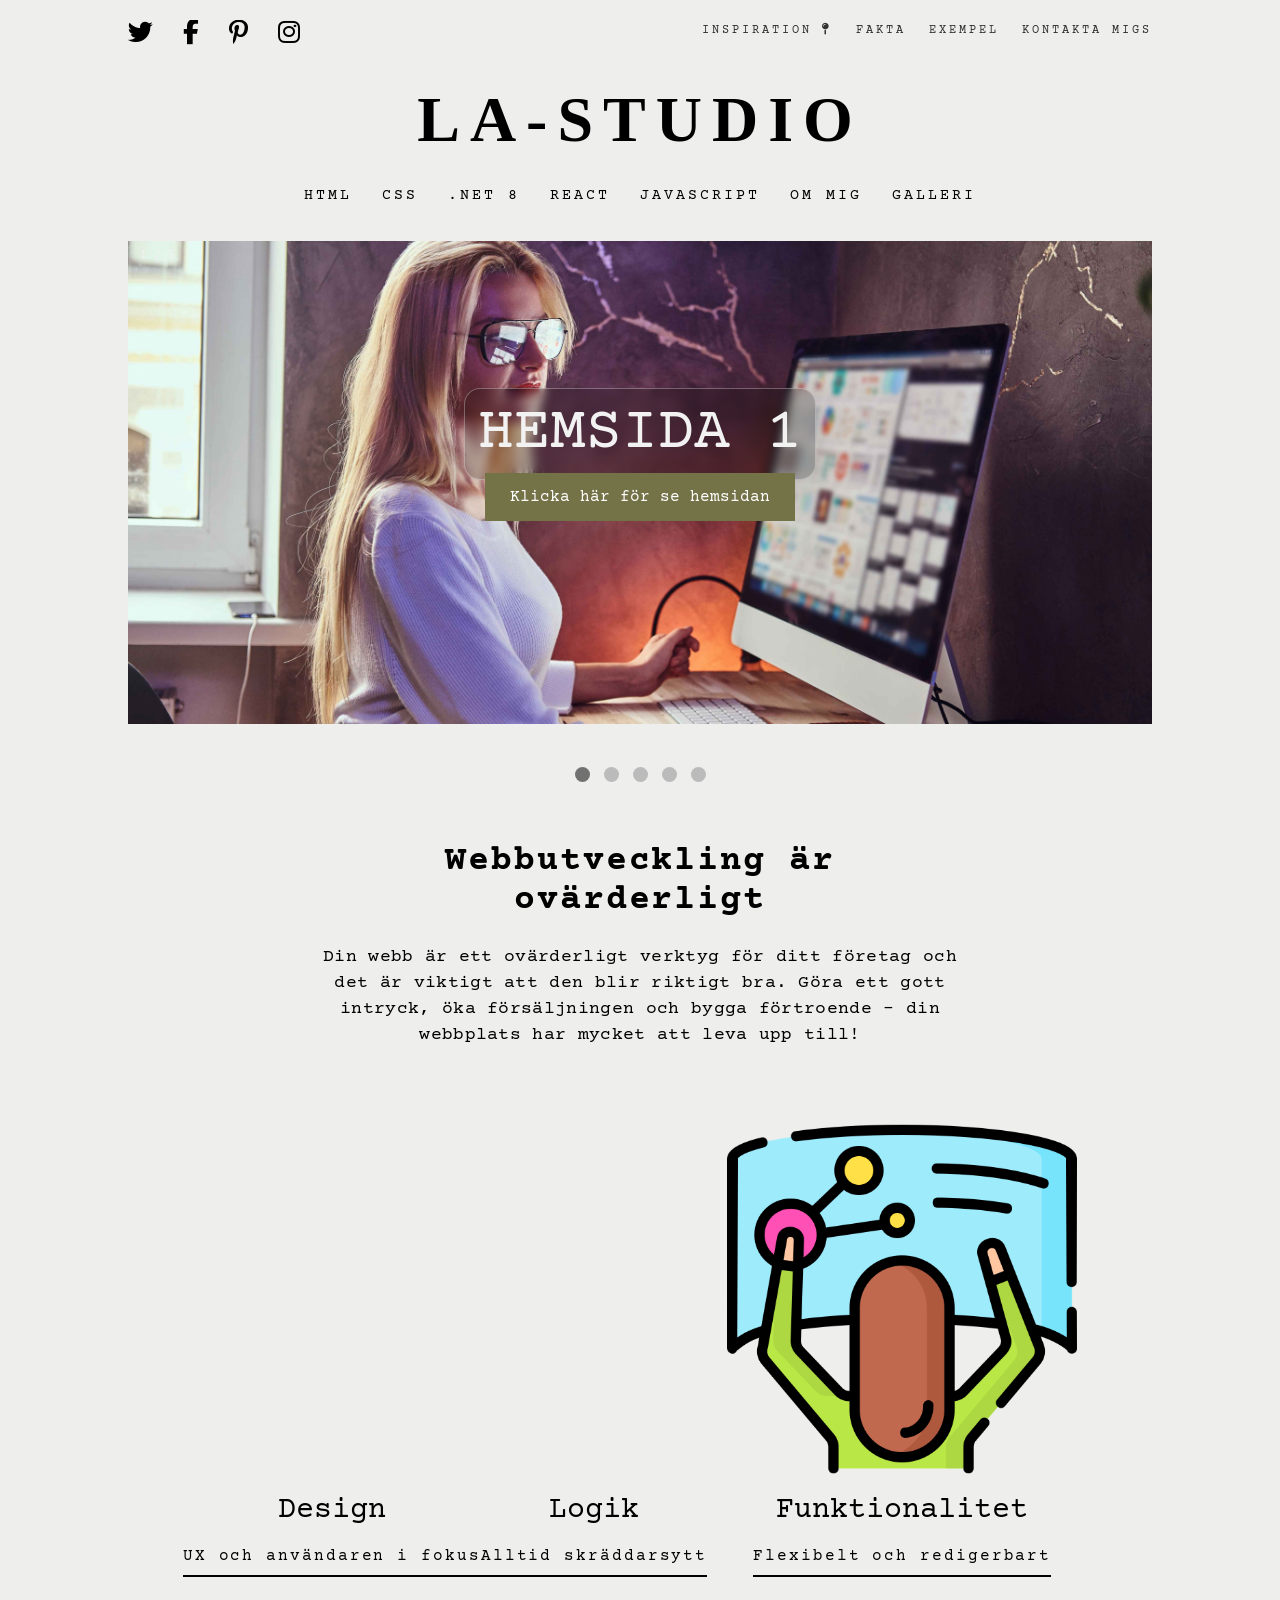
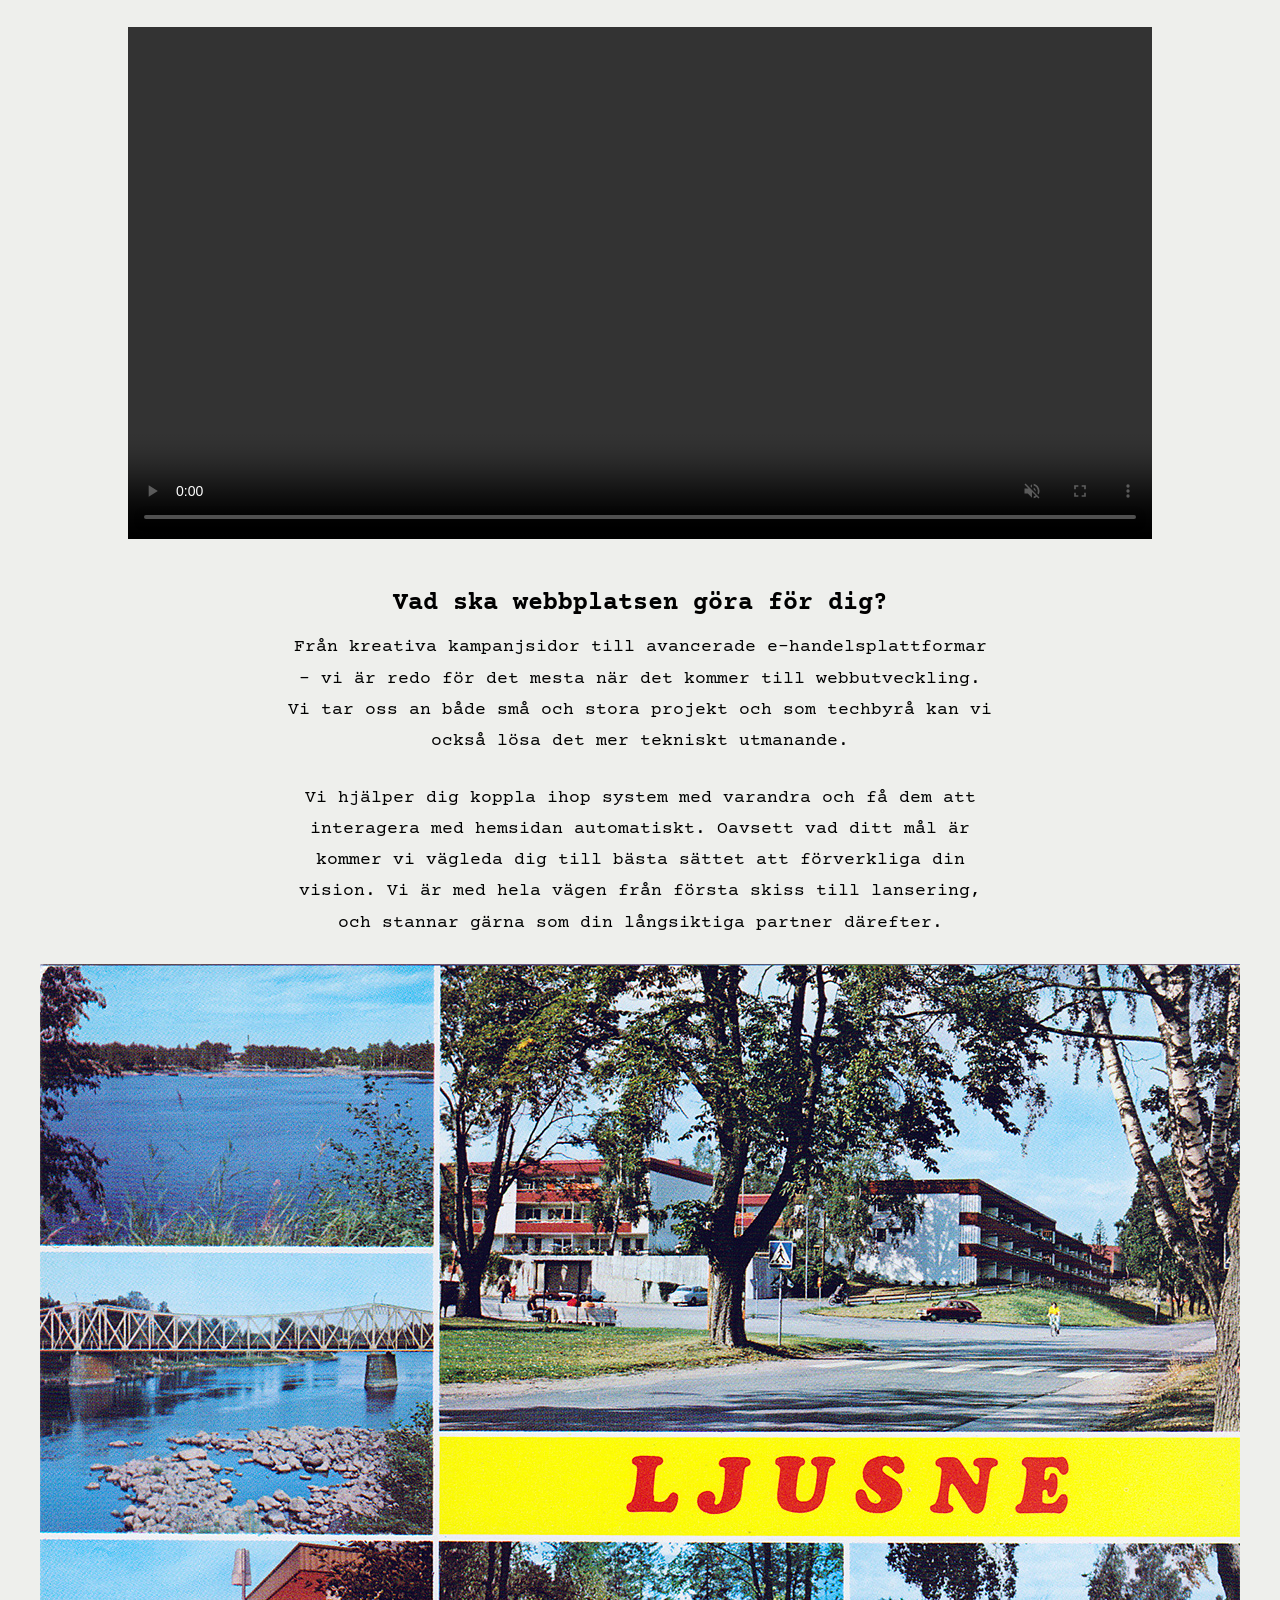
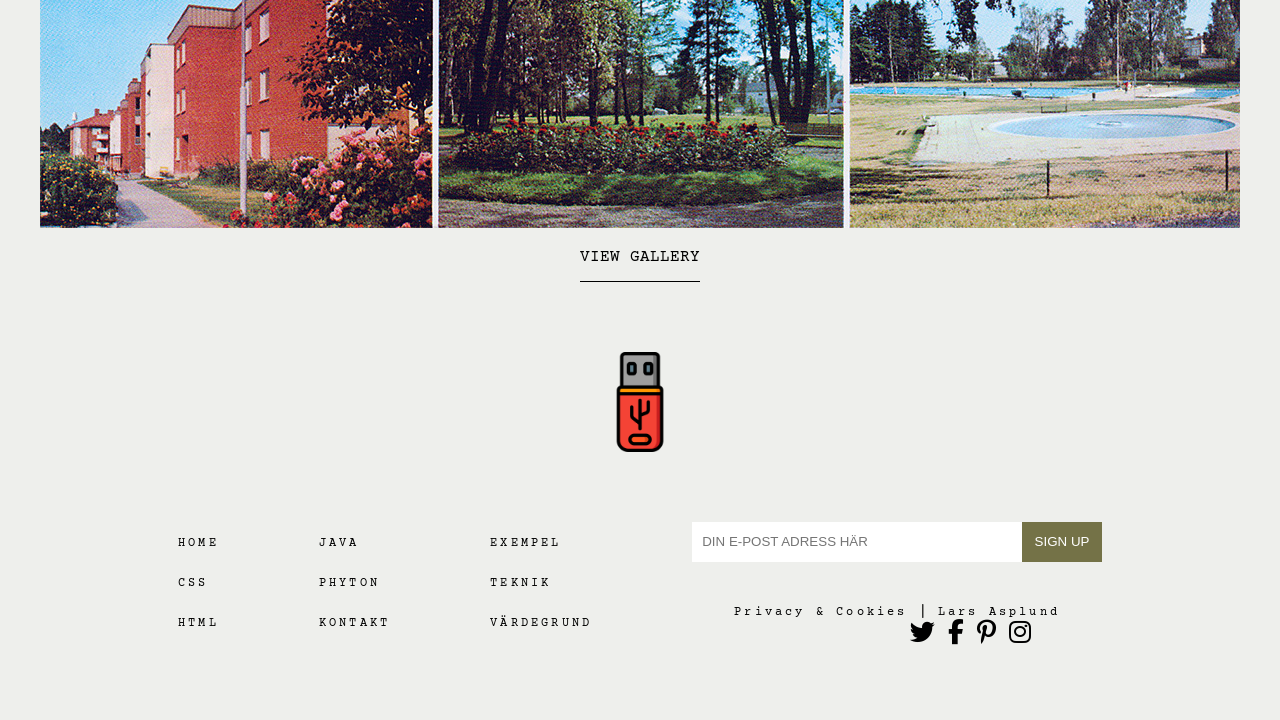
==== index.html @ 65715393 "first commit" ====
<!DOCTYPE html>
<html lang="en">
  <head>
    <meta charset="UTF-8" />
    <meta http-equiv="X-UA-Compatible" content="IE=edge" />
    <meta name="viewport" content="width=device-width, initial-scale=1.0" />
    <link
      rel="stylesheet"
      href="https://cdnjs.cloudflare.com/ajax/libs/font-awesome/6.3.0/css/all.min.css"
    />
    <link rel="preconnect" href="https://fonts.googleapis.com" />
    <link rel="preconnect" href="https://fonts.gstatic.com" crossorigin />
    <link
      href="https://fonts.googleapis.com/css2?family=Courier+Prime:ital,wght@0,400;0,700;1,400;1,700&family=Stick+No+Bills:wght@200;300;400;500;600;700;800&display=swap"
      rel="stylesheet"
    />
    <link rel="stylesheet" href="style.css" />
    <title>LA-Studio</title>
  </head>
  <body>
    <div class="container">
      <!-- nav container -->
      <nav class="nav-container">
        <!-- right nav -->
        <ul class="left-side">
          <a href=""><i class="fa-brands fa-twitter"></i></a>
          <a href=""><i class="fa-brands fa-facebook-f"></i></a>
          <a href=""><i class="fa-brands fa-pinterest-p"></i></a>
          <a href=""><i class="fa-brands fa-instagram"></i></a>
        </ul>
        <!-- left nav -->
        <ul class="right-side">
          <li>
            <a class="greenLinkText" href=""
              >Inspiration <i class="fa-solid fa-map-pin"></i
            ></a>
          </li>
          <li><a href="#">Fakta</a></li>
          <li><a href="#">Exempel</a></li>
          <li><a href="#">Kontakta migs</a></li>
        </ul>
      </nav>

      <main class="mainContainer">
        <h1 class="headHeading">LA-Studio</h1>
        <ul class="menuDown">
          <li><a href="#">HTML</a></li>
          <li><a href="#">CSS</a></li>
          <li><a href="#">.NET 8</a></li>
          <li><a href="#">React</a></li>
          <li><a href="#">JavaScript</a></li>
          <li><a href="#">Om mig</a></li>
          <li><a href="#">Galleri</a></li>
        </ul>

        <!-- <div class="carusell">
          <h2 class="rubrikInPicture overlay">The Lake House</h2>
          <a class="buttonInPicture overlay" href="http://"
            >VEIW THE CASE STUDY</a
          >
          <img
            class="carusellBilden"
            src="img/Lakehouse.jpg"
            alt="Carusellbild"
          />
        </div> -->

        <!-- annan karusell -->
        <div class="slideshow-container">
          <div class="mySlides fade">
            <div class="numbertext">1 / 5</div>
            <img src="img/karusell/gator1.jpg" style="width: 100%" />
            <div class="glass"></div>

            <div class="text">HEMSIDA 1</div>
            <a class="buttonInPicture overlay" href="http://"
              >Klicka här för se hemsidan</a
            >
          </div>

          <div class="mySlides fade">
            <div class="numbertext">2 / 5</div>
            <img src="img/karusell/kontortomt1.jpg" style="width: 100%" />
            <div class="text">HEMSIDA 2</div>
            <a class="buttonInPicture overlay" href="http://"
              >Klicka här för se hemsidan</a
            >
          </div>

          <div class="mySlides fade">
            <div class="numbertext">3 / 5</div>
            <img src="img/karusell/guldator1.jpg" style="width: 100%" />
            <div class="text">HEMSIDA 4</div>
            <a class="buttonInPicture overlay" href="http://"
              >Klicka här för se hemsidan</a
            >
          </div>

          <div class="mySlides fade">
            <div class="numbertext">4 / 5</div>
            <img src="img/karusell/guldator2.jpg" style="width: 100%" />
            <div class="text">HEMSIDA 4</div>
            <a class="buttonInPicture overlay" href="http://"
              >Klicka här för se hemsidan</a
            >
          </div>

          <div class="mySlides fade">
            <div class="numbertext">5 / 5</div>
            <img src="img/karusell/storm1.jpg" style="width: 100%" />
            <div class="text glass">HEMSIDA 5</div>
            <a class="buttonInPicture overlay" href="http://"
              >Klicka här för se hemsidan</a
            >
          </div>
        </div>
        <br />

        <div class="trecirklarunderkarusell">
          <span class="dot"></span>
          <span class="dot"></span>
          <span class="dot"></span>
          <span class="dot"></span>
          <span class="dot"></span>
        </div>

        <div class="MiddleContainer">
          <div class="middleTextHeadinAndText">
            <h2 class="MiddleHeading">Webbutveckling är ovärderligt</h2>
            <p class="subtitleMiddel">
              Din webb är ett ovärderligt verktyg för ditt företag och det är
              viktigt att den blir riktigt bra. Göra ett gott intryck, öka
              försäljningen och bygga förtroende – din webbplats har mycket att
              leva upp till!
            </p>
          </div>
          <div class="card-container">
            <div class="card">
              <img src="img/trebilder/computer.png" alt="" class="icon" />
              <h3 class="threeColumHeading">Design</h3>
              <p class="secondary-text">UX och användaren i fokus</p>
            </div>
            <div class="card">
              <img src="img/trebilder/game-console.png" alt="" class="icon" />
              <h3 class="threeColumHeading">Logik</h3>
              <p class="secondary-text">Alltid skräddarsytt</p>
            </div>
            <div class="card">
              <img
                src="img/trebilder/virtual-reality (1).png"
                alt=""
                class="icon"
              />
              <h3 class="threeColumHeading">Funktionalitet</h3>
              <p class="secondary-text">Flexibelt och redigerbart</p>
            </div>
          </div>
        </div>

        <video autoplay muted loop controls class="film" type="video/mp4"
          <source
            src="img/movies/production_id_4464847 (1080p).mp4"
            type="video/mp4"
          />
        </video>
        <div class="smallText">
          <h2>Vad ska webbplatsen göra för dig?</h2>
          <p>
            Från kreativa kampanjsidor till avancerade e-handelsplattformar – vi
            är redo för det mesta när det kommer till webbutveckling. Vi tar oss
            an både små och stora projekt och som techbyrå kan vi också lösa det
            mer tekniskt utmanande.
          </p>
          <p>
            Vi hjälper dig koppla ihop system med varandra och få dem att
            interagera med hemsidan automatiskt. Oavsett vad ditt mål är kommer
            vi vägleda dig till bästa sättet att förverkliga din vision. Vi är
            med hela vägen från första skiss till lansering, och stannar gärna
            som din långsiktiga partner därefter.
          </p>
        </div>

        <div>
          <img src="img/galleri/R.jpg" alt="">
        </div>
        <!-- GRAPHIC GRID SECTION -->
        <!-- <div class="graphic-section">
          <div class="section-container">
            <div class="graphic-grid">

              <img  src="img/galleri/pexels-ali-pazani-2777898.jpg" 
              style="width: 100%" 
              id="staket" />

              <img src="img/galleri/avis-brocolis-cheveux-1024x538.jpeg" 
              style="width: 100%" 
              id="slack" />

              <img src="img/galleri/images (22).jpg" style="width: 100%" id="house" />

              <img src="img/galleri/happy-hand-balm-salves-for-organic-skincare-of-chapped-cracked-hands.webp" style="width: 100%" 
              id="door" />

              <img src="img/galleri/laguldstudio4.JPG" 
              style="width: 100%" 
              id="dash" />
            
            </div>
          </div>
        </div> -->
        <a class="viewGalleryLink" href="#">VIEW GALLERY</a>
        <img class="logoFooter" src="img/trebilder/usb.png" alt="" />

        <!-- FOOTER -->
        <footer class="footer">
          <div class="section-container">
            <div class="col">
              <!-- <h3>Redskap</h3> -->
              <ul>
                <li><a href="#">HOME</a></li>
                <li><a href="#">CSS</a></li>
                <li><a href="#">HTML</a></li>
              </ul>
            </div>
            <div class="col">
              <!-- <h3>Use Cases</h3> -->
              <ul>
                <li><a href="#">JAVA</a></li>
                <li><a href="#">PHYTON</a></li>
                <li><a href="#">KONTAKT</a></li>
              </ul>
            </div>
            <div class="col">
              <!-- <h3>Resources</h3> -->
              <ul>
                <li><a href="#">EXEMPEL</a></li>
                <li><a href="#">TEKNIK</a></li>
                <li><a href="#">VÄRDEGRUND</a></li>
              </ul>
            </div>

            <div class="col">
              <!-- <input class="enterYourEmailInput" type="text" />
              <button class="signUpButton">SIGN UP</button> -->

              <div id="search_wrapper">
                <input
                  type="text"
                  id="search_field"
                  name="search"
                  placeholder="DIN E-POST ADRESS HÄR"
                />
                <button id="search_button">SIGN UP</button>
              </div>

              <div class="right-side-footer">
                <a class="textBeforeIconsFooter" href="#">Privacy & Cookies</a>
                |
                <a class="textBeforeIconsFooter" href="#"
                  >Lars Asplund</a
                >
                <a class="footerMediaIcons" href=""
                  ><i
                    class="fa-brands fa-twitter footerIconedia twittwePaddingLeft"
                  ></i
                ></a>
                <a class="footerMediaIcons" href=""
                  ><i class="fa-brands fa-facebook-f footerIconedia"></i
                ></a>
                <a class="footerMediaIcons" href=""
                  ><i class="fa-brands fa-pinterest-p footerIconedia"></i
                ></a>
                <a class="footerMediaIcons" href=""
                  ><i class="fa-brands fa-instagram footerIconedia"></i
                ></a>
              </div>

              <div class="icon-link">
                <img src="assets/comment-icon.png" alt="" />
              </div>
            </div>
          </div>
        </footer>
      </main>
    </div>
    <script src="app.js"></script>
  </body>
</html>
---- style.css ----
* {
  padding: 0;
  margin: 0;
  box-sizing: border-box;
}
body {
  background-color: #eeefec;
}

.container {
  width: 100%;
  max-width: 80vw;
  margin: 0 auto;
  color: black;
  /* font-family: Georgia, 'Times New Roman', Times, serif; */
  font-family: "Courier Prime", monospace;
  /*font-family: 'Stick No Bills', sans-serif; */
  background-color: #eeefec;
}

.trecirklarunderkarusell {
  padding-top: 20px;
}

.fa-brands {
  font-size: 25px;
  margin-right: 20px;
  color: black;
}

.menu a:hover {
  text-decoration: underline;
}

.mainContainer {
  width: 100%;
  justify-content: center;
  color: black;
  text-align: center;
  display: flex;
  flex-direction: column;
  align-items: center;
  justify-content: center;
  margin-left: auto;
  margin-right: auto;
}

.headHeading {
  font-family: Georgia, "Times New Roman", Times, serif;
  display: block;
  align-items: center;
  margin-bottom: 30px;
  margin-top: 17px;
  text-transform: uppercase;
  letter-spacing: 10px;
  color: black;
  font-size: 5vw;
  /* line-height: 2.5; */
}

.menuDown {
  width: 100%;
  font-size: 15px;
  flex-direction: row;
  display: flex;
  list-style: none;
  justify-content: center;
  align-items: center;
  margin-bottom: 27px;
  letter-spacing: 2;
  letter-spacing: 3px;
  /* line-height: 2.5; */
}

.menuDown a {
  text-decoration: none;
  color: black;
  padding: 15px;
  text-transform: uppercase;
}

.menuDown a:hover {
  color: #747247;
  cursor: pointer;
}

.carusell {
  width: 100%;
  object-fit: cover;
  position: relative;
}

.carusellBilden {
  width: 100%;
  display: inline-block;
  box-sizing: border-box;
}

.nav-container {
  background-color: #eeefec;

  color: gray;
  font-weight: 500;
  margin-top: 20px;
  margin-bottom: 20px;
  overflow: hidden;
  /* apply flex to get right and left navigations in a row */
  display: flex;
  /* push both the blocks to the edges using justify-content */
  justify-content: space-between;
}
/* target the ul and remove the bullets */
.right-side {
  list-style-type: none;
}

.left-side {
  list-style-type: none;
  padding-left: 0;
  margin-left: 0;
}
/* change li display property from block to inline block */
.right-side li,
.left-side li {
  display: inline-block;
}
/* style the anchor elements */
.right-side li a {
  text-decoration: none;
  display: block;
  width: 100%;
  height: 100%;
  font-size: 0.75rem;
  color: #333;
  padding-left: 13px;
  font-weight: 400;
  text-transform: uppercase;
  letter-spacing: 3px;
  /* font-family: Georgia, "Times New Roman", Times, serif; */
}

.left-side li a {
  /* text-decoration: none; */
  display: block;
  /* width: 100%;
  height: 100%; */
  font-size: 20px;
  color: black;
  /* padding: 14px 16px; */

  /* font-family: Georgia, "Times New Roman", Times, serif; */
}
/* apply hover */

.left-side li a:hover {
  color: rgb(167, 166, 166);
  cursor: pointer;
}

.right-side i:hover {
  color: #747247;
  cursor: pointer;
}

.greenLinkText {
  color: #747247;
  font-weight: 700;
  font-family: "Courier Prime", monospace;
  -webkit-text-size-adjust: 100%;
}

.rubrikInPicture {
  color: rgb(255, 255, 255);
  position: absolute;
  top: 40%;
  left: 50%;
  transform: translate(-50%, -50%);
  font-size: 60px;
  font-weight: 400;
}

.buttonInPicture {
  cursor: pointer;
  text-decoration: none;
  color: rgb(255, 255, 255);
  background-color: #747247;
  position: absolute;
  top: 53%;
  left: 50%;
  transform: translate(-50%, -50%);
  padding: 15px 25px;
}

/* * {box-sizing: border-box;}
body {font-family: Verdana, sans-serif;} */
.mySlides {
  display: none;
}
img {
  vertical-align: middle;
}

/* Slideshow container */
.slideshow-container {
  width: 100%;
  object-fit: cover;
  /* max-width: 1000px; */
  position: relative;
  margin: auto;
  margin-top: 10px;
}

/* Caption text */
.text {
  color: #f2f2f2;
  padding: 11px 13px;
  position: absolute;
  /* bottom: 8px; */
  /* width: 100%; */
  text-align: center;
  top: 40%;
  left: 50%;
  transform: translate(-50%, -50%);
  font-size: 60px;
  font-weight: 400;
  background: rgba(0, 0, 0, 0.219);
  border-radius: 16px;
  box-shadow: 0 4px 30px rgba(0, 0, 0, 0.1);
  backdrop-filter: blur(5px);
  -webkit-backdrop-filter: blur(5px);
  border: 1px solid rgba(255, 255, 255, 0.3);
}

/* Number text (1/3 etc) */
.numbertext {
  color: #f2f2f2;
  font-size: 12px;
  padding: 8px 12px;
  position: absolute;
  top: 0;
}

/* The dots/bullets/indicators */
.dot {
  height: 15px;
  width: 15px;
  margin: 5px 2px;
  background-color: #bbb;
  border-radius: 50%;
  display: inline-block;
  transition: background-color 0.6s ease;
}

.active {
  background-color: #717171;
}

/* Fading animation */
.fade {
  animation-name: fade;
  animation-duration: 0.5s;
}

@keyframes fade {
  from {
    opacity: 0.9;
  }
  to {
    opacity: 1;
  }
}

/* On smaller screens, decrease text size */
@media only screen and (max-width: 300px) {
  .text {
    font-size: 11px;
  }
}

.section-container {
  display: flex;
}

.card-container {
  display: flex;
  max-width: 100%;
  justify-content: center;
  align-items: center;
}

.card {
  display: flex;
  flex-direction: column;
  justify-content: center;
  align-items: center;
  padding: var(--spacing-sm) var(--spacing-md) var(--spacing-sm) 0;
}
.card .icon {
  height: 350px;
  margin: 20px;
}

.threeColumHeading {
  font-weight: 500;
  font-size: 30px;
  margin-bottom: 20px;
}

.MiddleHeading {
  font-size: 35px;
  font-weight: 600;
  margin-bottom: 25px;
  margin-top: 50px;
  letter-spacing: 0.12rem;
}

.middleTextHeadinAndText {
  max-width: 50vw;

  margin-left: auto;
  margin-right: auto;
}
.subtitleMiddel {
  line-height: 1.4;
  letter-spacing: 0.02rem;
  font-size: 1.15rem;
  margin: 0 0 3.5rem;
}

.secondary-text {
  border-bottom: 2px solid black;
  margin-bottom: 30px;
  padding-bottom: 10px;
  letter-spacing: 0.12rem;
}

.film {
  width: 80vw;
  margin-top: 20px;
  margin-bottom: 20px;
}

.smallText {
  max-width: 55vw;
}

.smallText h2 {
  font-size: 25px;
  margin-top: 30px;
  margin-bottom: 14px;
}

.smallText p {
  margin-bottom: 25px;
  letter-spacing: 2;
  line-height: 1.7;
  font-size: 1.15rem;
  display: block;
  /* margin-block-start: 1em;
  margin-block-end: 1em;
  margin-inline-start: 0px;
  margin-inline-end: 0px; */
}

/* GRAPHIC GRID SECTION */
.graphic-section {
  width: 100%;
  display: flex;
  justify-content: center;
  background-color: var(--bg-light);
  margin-top: 60px;
}
.graphic-grid {
  display: grid;

  grid-template-areas:
    "staket staket slack slack door"
    "staket staket house dash dash";
  grid-gap: 5px;
}

#staket {
  grid-area: staket;
}
#slack {
  grid-area: slack;
}

#house {
  grid-area: house;
}

#door {
  grid-area: door;
}

#dash {
  grid-area: dash;
}

.viewGalleryLink {
  margin-top: 20px;
  margin-bottom: 20px;
  padding-bottom: 15px;
  text-decoration: none;
  color: black;
  border-bottom: 1px solid black;
}

.logoFooter {
  height: 100px;
  margin-top: 50px;
  margin-bottom: 20px;
}

.footer {
  display: flex;
  justify-content: center;
  padding: 0;
  width: 80vw;
}

.footer .section-container {
  display: flex;
}

.footer .col {
  margin: 50px;
}

.linksFooterPrivacy {
  font-size: 10px;
}

.footer .col ul {
  list-style-type: none;
  padding: 0;
  text-align: left;
  letter-spacing: 2;
  line-height: 2.5;
}

.footer .col ul li {
  margin: 0;
}

.footer .col a {
  color: black;
  font-weight: normal;
  text-decoration: none;
  font-weight: 400;
  letter-spacing: 0.2rem;
  -webkit-font-smoothing: auto;
  font-size: 0.77rem;
}

.footer .col a:hover {
  color: purple;
  text-decoration: none;
}

.footer .icon-link {
  display: flex;
  align-items: center;
  margin: 12px 0;
}

.enterYourEmailInput {
  width: 400px;
  height: 35px;
  margin: 0;
  margin-bottom: 30px;
}

.signUpButton {
  width: 90px;
  height: 35px;
  margin: 0;
}

.textBeforeIconsFooter {
  font-size: 10px;
}

.footerMediaIcons {
  padding: 0px;
  margin: 0;
}

.right-side-footer {
  padding: 0px;
  margin: 0;
  margin-top: 40px;
}

.footerIconedia {
  padding: 0px;
  margin: 0;
}

.twittwePaddingLeft {
  padding-left: 150px;
}

#search_wrapper {
  /* background-image:url('/path/to/your/sprite.gif'); */
  width: 100%;
  height: 40px;
  position: relative;
}

#search_field {
  /* margin-left: 40px; */
  /* background: transparent; */
  height: 40px;
  width: 100%;
  margin-bottom: 40px;
  background-color: white;
  border: none;
  padding-left: 10px;
}

#search_button {
  position: absolute;
  top: 0;
  right: 0;
  width: 80px;
  height: 40px;
  background-color: #747247;
  color: white;
  border: none;
}

.search_wrapper input::placeholder {
  color: #aaa;
  padding-left: 10px;
}
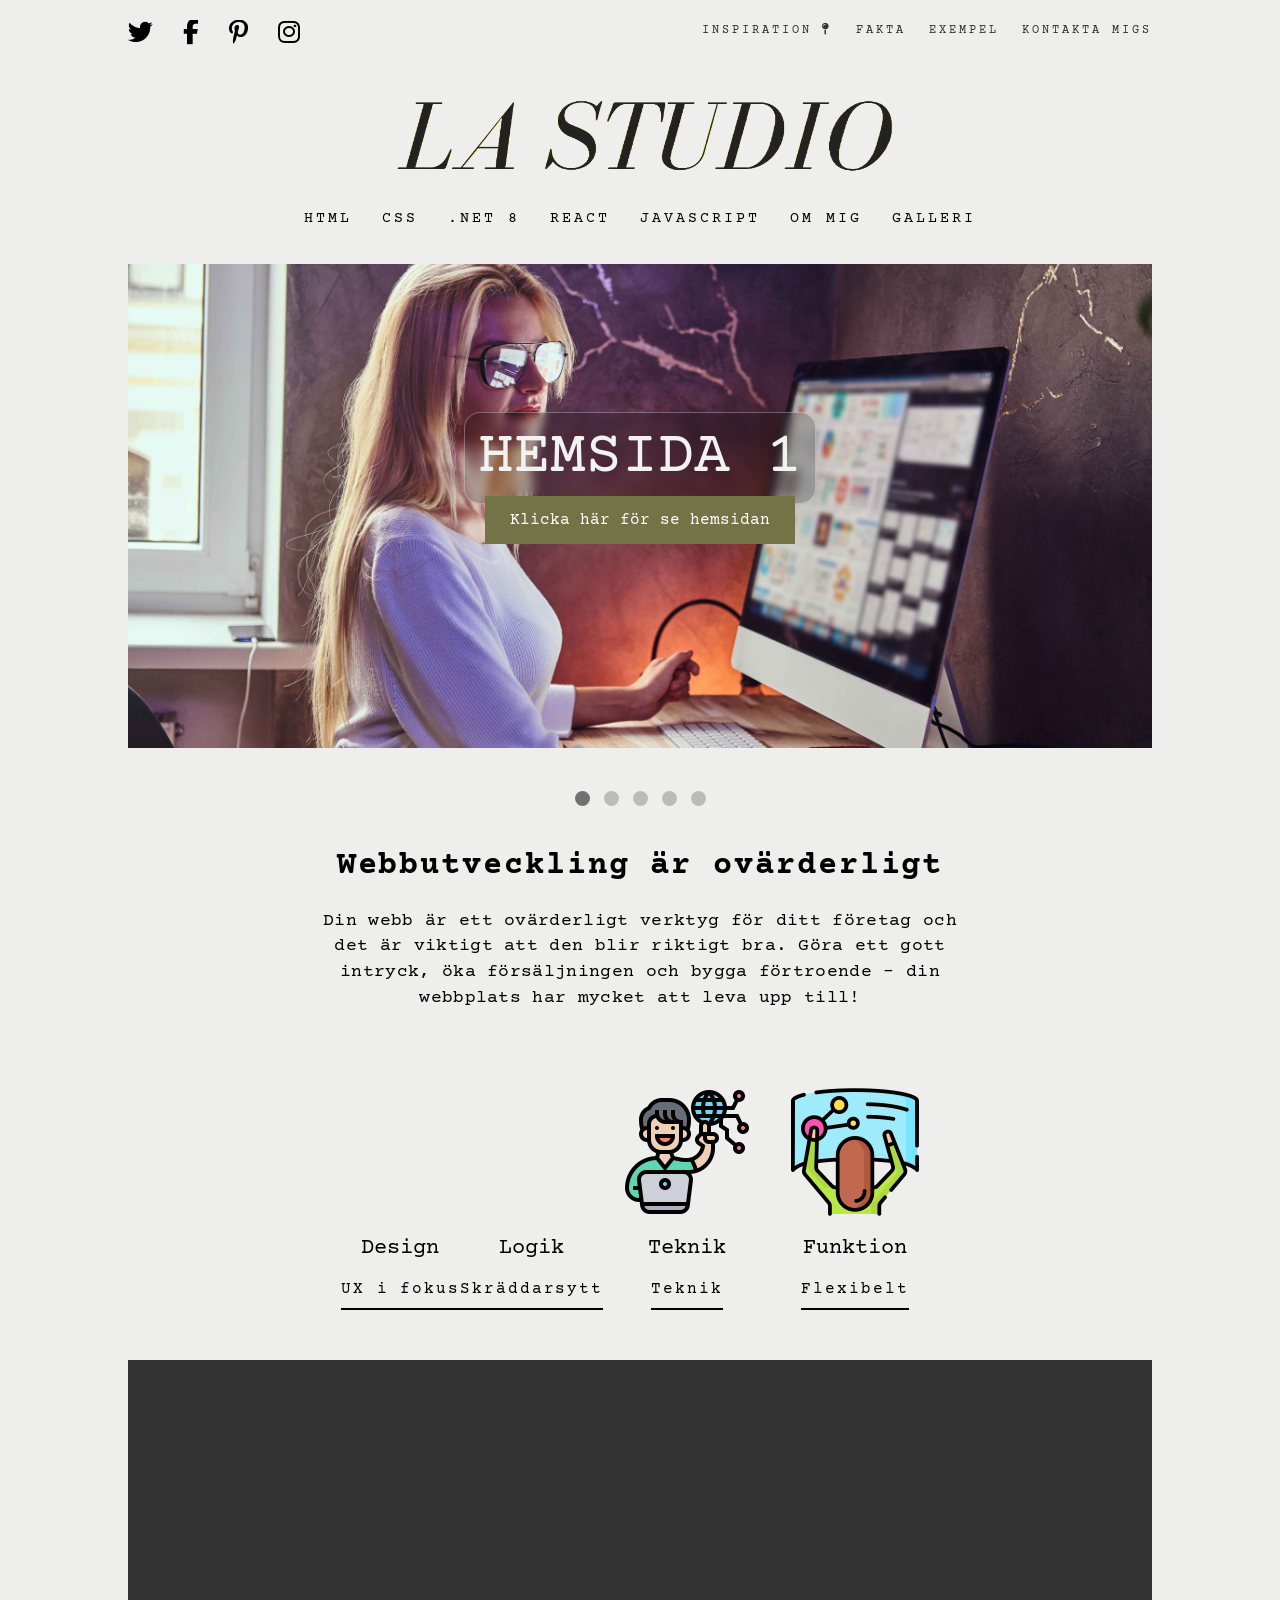
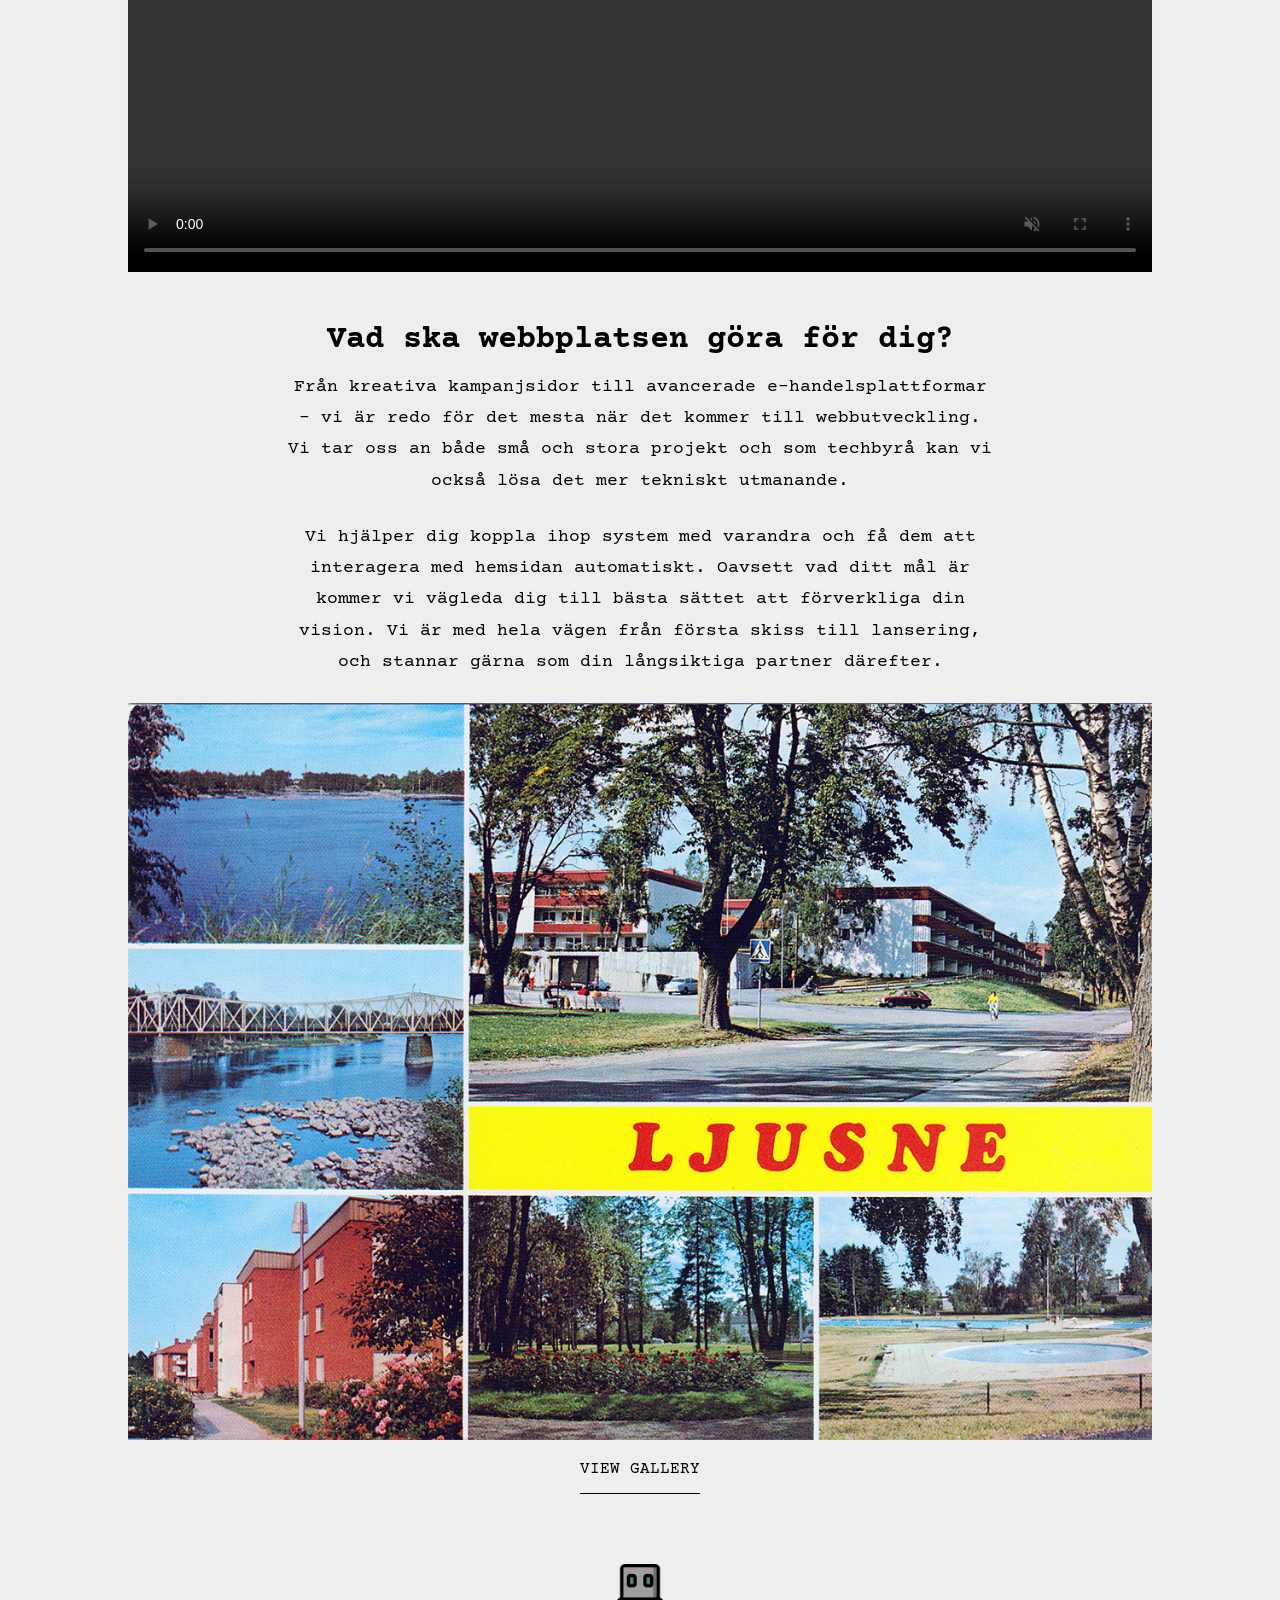
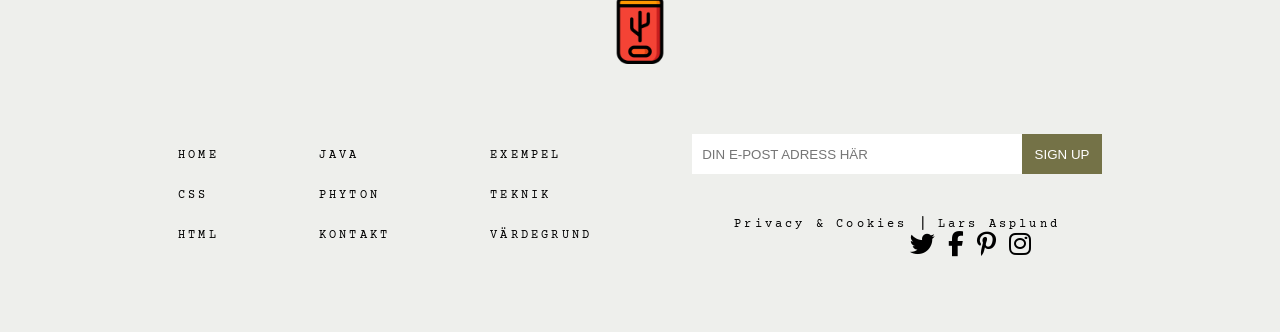
==== commit 8ca91120: "latext" ====
--- a/index.html
+++ b/index.html
@@ -42,7 +42,8 @@
       </nav>
 
       <main class="mainContainer">
-        <h1 class="headHeading">LA-Studio</h1>
+        <!-- <h1 class="headHeading">LA-Studio</h1> -->
+        <img id="headerbild" src="img/lagul2b.png" alt="">
         <ul class="menuDown">
           <li><a href="#">HTML</a></li>
           <li><a href="#">CSS</a></li>
@@ -53,17 +54,6 @@
           <li><a href="#">Galleri</a></li>
         </ul>
 
-        <!-- <div class="carusell">
-          <h2 class="rubrikInPicture overlay">The Lake House</h2>
-          <a class="buttonInPicture overlay" href="http://"
-            >VEIW THE CASE STUDY</a
-          >
-          <img
-            class="carusellBilden"
-            src="img/Lakehouse.jpg"
-            alt="Carusellbild"
-          />
-        </div> -->
 
         <!-- annan karusell -->
         <div class="slideshow-container">
@@ -134,26 +124,36 @@
               leva upp till!
             </p>
           </div>
+
           <div class="card-container">
             <div class="card">
               <img src="img/trebilder/computer.png" alt="" class="icon" />
               <h3 class="threeColumHeading">Design</h3>
-              <p class="secondary-text">UX och användaren i fokus</p>
-            </div>
+              <p class="secondary-text">UX i fokus</p>
+            </div>
+
             <div class="card">
               <img src="img/trebilder/game-console.png" alt="" class="icon" />
               <h3 class="threeColumHeading">Logik</h3>
-              <p class="secondary-text">Alltid skräddarsytt</p>
-            </div>
+              <p class="secondary-text">Skräddarsytt</p>
+            </div>
+
+            <div class="card">
+              <img src="img/trebilder/technologyyy.png" alt="" class="icon" />
+              <h3 class="threeColumHeading">Teknik</h3>
+              <p class="secondary-text">Teknik</p>
+            </div>
+
             <div class="card">
               <img
                 src="img/trebilder/virtual-reality (1).png"
                 alt=""
                 class="icon"
               />
-              <h3 class="threeColumHeading">Funktionalitet</h3>
-              <p class="secondary-text">Flexibelt och redigerbart</p>
-            </div>
+              <h3 class="threeColumHeading">Funktion</h3>
+              <p class="secondary-text">Flexibelt</p>
+            </div>
+
           </div>
         </div>
 
@@ -181,7 +181,7 @@
         </div>
 
         <div>
-          <img src="img/galleri/R.jpg" alt="">
+          <img id="imagegallerbottom" src="img/galleri/R.jpg" alt="">
         </div>
         <!-- GRAPHIC GRID SECTION -->
         <!-- <div class="graphic-section">
--- a/style.css
+++ b/style.css
@@ -16,6 +16,16 @@
   font-family: "Courier Prime", monospace;
   /*font-family: 'Stick No Bills', sans-serif; */
   background-color: #eeefec;
+}
+
+#headerbild {
+  height: auto;
+  width: 50vw;
+}
+
+#imagegallerbottom {
+  height: auto;
+  width: 80vw;
 }
 
 .trecirklarunderkarusell {
@@ -296,21 +306,25 @@
   padding: var(--spacing-sm) var(--spacing-md) var(--spacing-sm) 0;
 }
 .card .icon {
-  height: 350px;
+  height: 10vw;
   margin: 20px;
 }
 
 .threeColumHeading {
   font-weight: 500;
-  font-size: 30px;
+  font-size: 1.7vw;
   margin-bottom: 20px;
 }
 
+.MiddleContainer {
+  margin-top: 0vw;
+}
+
 .MiddleHeading {
-  font-size: 35px;
+  font-size: 2.5vw;
   font-weight: 600;
   margin-bottom: 25px;
-  margin-top: 50px;
+  margin-top: 2.5vw;
   letter-spacing: 0.12rem;
 }
 
@@ -345,7 +359,7 @@
 }
 
 .smallText h2 {
-  font-size: 25px;
+  font-size: 2.5vw;
   margin-top: 30px;
   margin-bottom: 14px;
 }
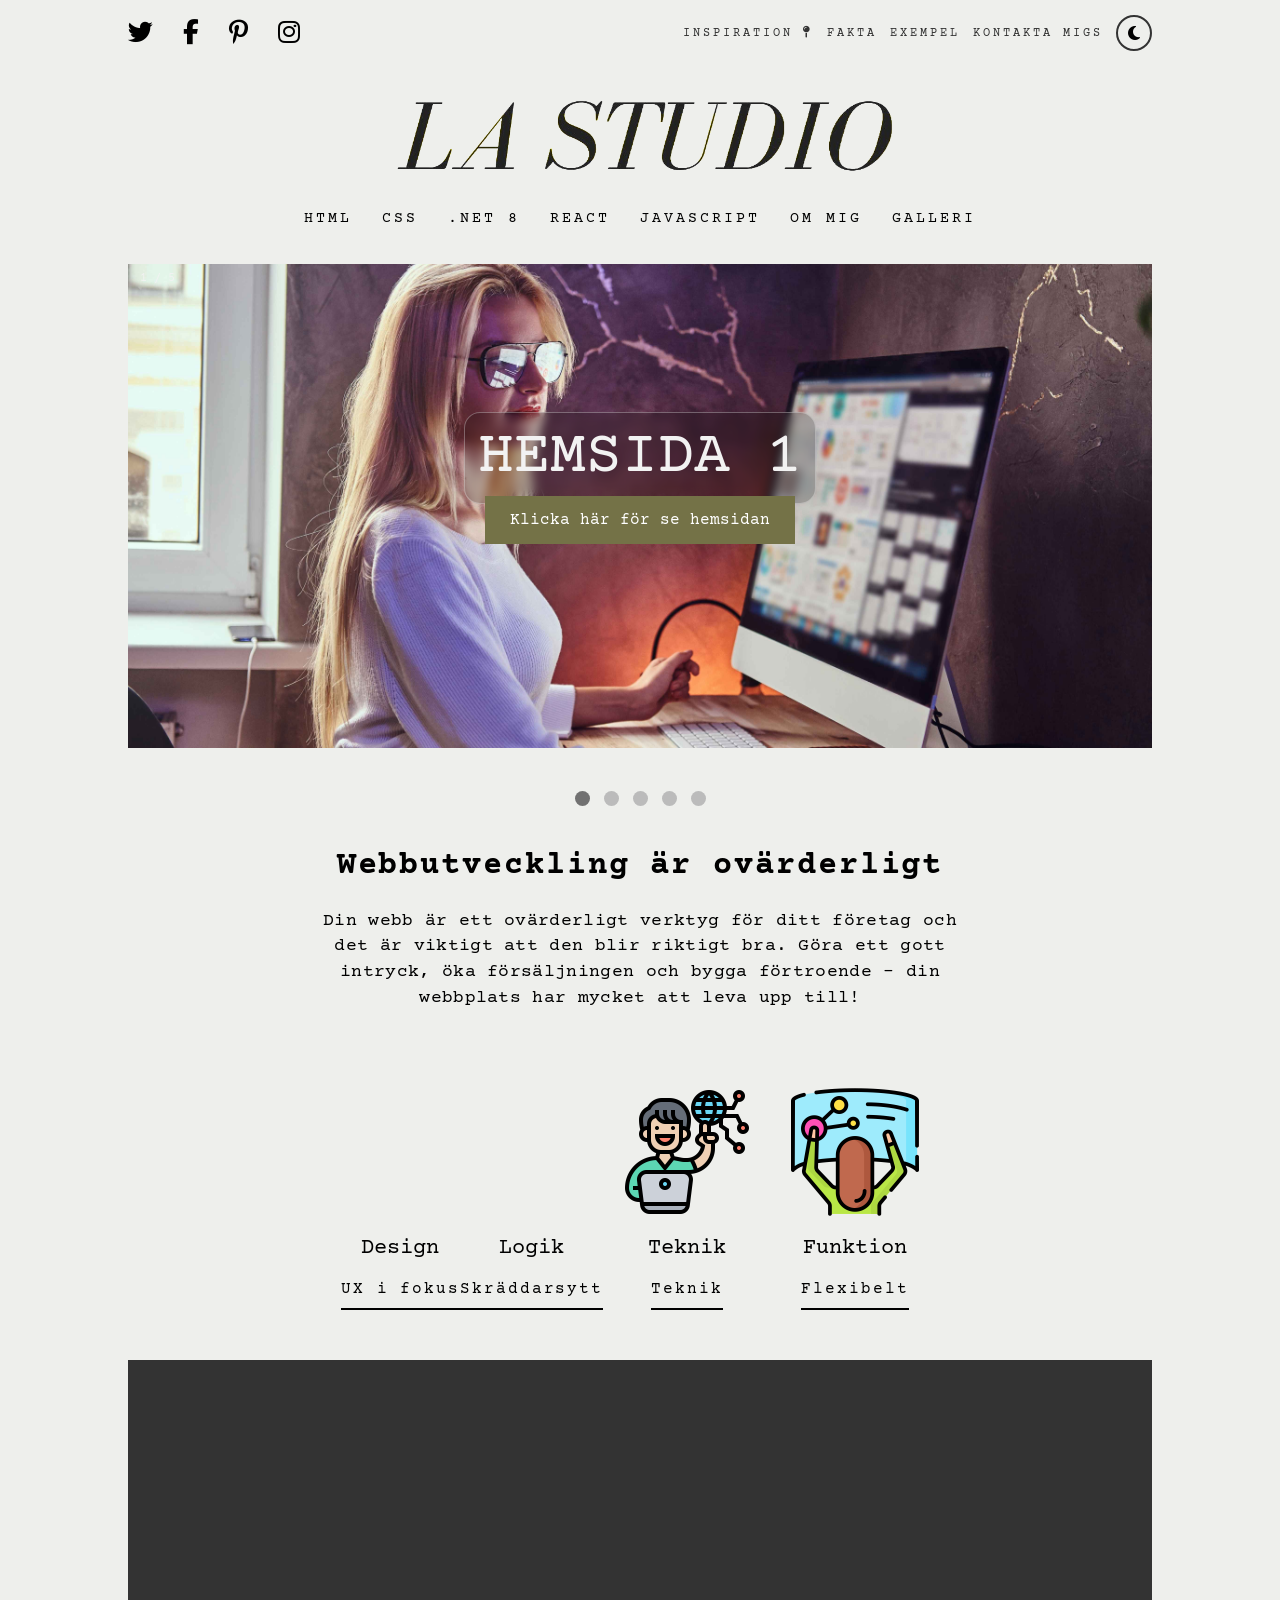
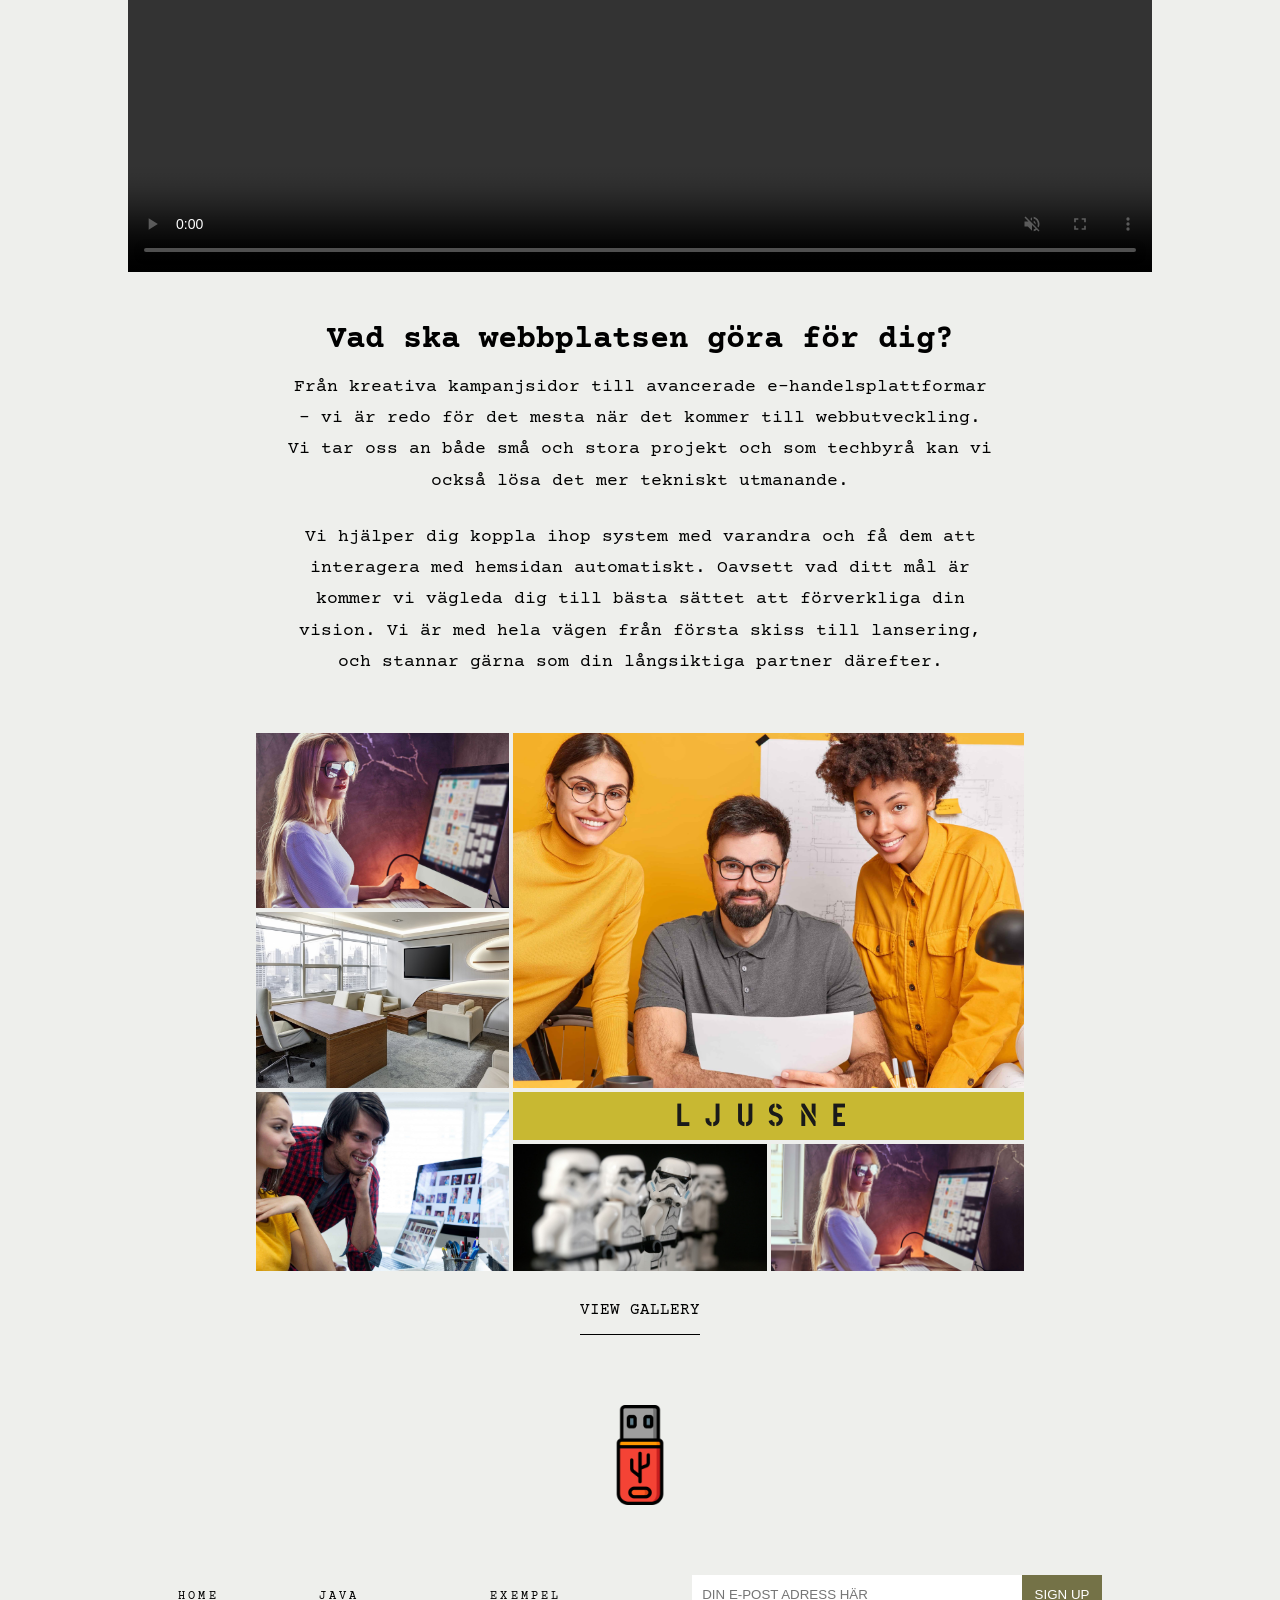
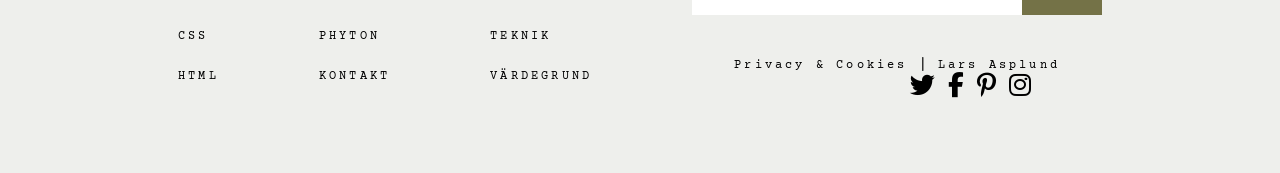
==== commit a4b1d87a: "darkmode" ====
--- a/index.html
+++ b/index.html
@@ -38,6 +38,11 @@
           <li><a href="#">Fakta</a></li>
           <li><a href="#">Exempel</a></li>
           <li><a href="#">Kontakta migs</a></li>
+          <li>
+            <button class="theme-toggle" id="themeToggle" aria-label="Byt tema">
+              <i class="fa-solid fa-moon"></i>
+            </button>
+          </li>
         </ul>
       </nav>
 
@@ -180,8 +185,29 @@
           </p>
         </div>
 
-        <div>
-          <img id="imagegallerbottom" src="img/galleri/R.jpg" alt="">
+        <!-- Fotovägg -->
+        <div class="photo-wall">
+          <div class="photo-wall-item pw-left1">
+            <img src="img/karusell/gator1.jpg" alt="Projekt 1">
+          </div>
+          <div class="photo-wall-item pw-left2">
+            <img src="img/karusell/kontortomt1.jpg" alt="Projekt 2">
+          </div>
+          <div class="photo-wall-item pw-left3">
+            <img src="img/karusell/guldator1.jpg" alt="Projekt 3">
+          </div>
+          <div class="photo-wall-item pw-big">
+            <img src="img/karusell/guldator2.jpg" alt="Projekt 4">
+          </div>
+          <div class="photo-wall-item pw-ljusne">
+            <span>LJUSNE</span>
+          </div>
+          <div class="photo-wall-item pw-bot1">
+            <img src="img/karusell/storm1.jpg" alt="Projekt 5">
+          </div>
+          <div class="photo-wall-item pw-bot2">
+            <img src="img/karusell/gator1.jpg" alt="Projekt 6">
+          </div>
         </div>
         <!-- GRAPHIC GRID SECTION -->
         <!-- <div class="graphic-section">
--- a/style.css
+++ b/style.css
@@ -1,26 +1,73 @@
+/* ===== THEME VARIABLES ===== */
+:root {
+  --bg-primary: #eeefec;
+  --bg-nav: #eeefec;
+  --text-primary: black;
+  --text-secondary: #333;
+  --text-muted: gray;
+  --accent: #747247;
+  --dot-bg: #bbb;
+  --dot-active: #717171;
+  --border-color: black;
+  --input-bg: white;
+  --input-placeholder: #aaa;
+  --icon-color: black;
+  --card-bg: transparent;
+  --hover-light: rgb(167, 166, 166);
+  --footer-hover: purple;
+  --ljusne-bg: #c8b832;
+  --ljusne-text: #1a1a1a;
+  --transition-speed: 0.3s;
+}
+
+[data-theme="dark"] {
+  --bg-primary: #121212;
+  --bg-nav: #121212;
+  --text-primary: #e0e0e0;
+  --text-secondary: #b0b0b0;
+  --text-muted: #888;
+  --accent: #a89a5a;
+  --dot-bg: #555;
+  --dot-active: #aaa;
+  --border-color: #e0e0e0;
+  --input-bg: #2a2a2a;
+  --input-placeholder: #666;
+  --icon-color: #e0e0e0;
+  --card-bg: #1e1e1e;
+  --hover-light: #aaa;
+  --footer-hover: #bb86fc;
+  --ljusne-bg: #9a8c1f;
+  --ljusne-text: #fff;
+}
+
 * {
   padding: 0;
   margin: 0;
   box-sizing: border-box;
 }
 body {
-  background-color: #eeefec;
+  background-color: var(--bg-primary);
+  transition: background-color var(--transition-speed);
 }
 
 .container {
   width: 100%;
   max-width: 80vw;
   margin: 0 auto;
-  color: black;
-  /* font-family: Georgia, 'Times New Roman', Times, serif; */
+  color: var(--text-primary);
   font-family: "Courier Prime", monospace;
-  /*font-family: 'Stick No Bills', sans-serif; */
-  background-color: #eeefec;
+  background-color: var(--bg-primary);
+  transition: background-color var(--transition-speed), color var(--transition-speed);
 }
 
 #headerbild {
   height: auto;
   width: 50vw;
+  transition: filter var(--transition-speed);
+}
+
+[data-theme="dark"] #headerbild {
+  filter: brightness(0) invert(1) sepia(1) saturate(10000%) hue-rotate(0deg);
 }
 
 #imagegallerbottom {
@@ -35,7 +82,8 @@
 .fa-brands {
   font-size: 25px;
   margin-right: 20px;
-  color: black;
+  color: var(--icon-color);
+  transition: color var(--transition-speed);
 }
 
 .menu a:hover {
@@ -45,7 +93,7 @@
 .mainContainer {
   width: 100%;
   justify-content: center;
-  color: black;
+  color: var(--text-primary);
   text-align: center;
   display: flex;
   flex-direction: column;
@@ -53,6 +101,7 @@
   justify-content: center;
   margin-left: auto;
   margin-right: auto;
+  transition: color var(--transition-speed);
 }
 
 .headHeading {
@@ -63,9 +112,8 @@
   margin-top: 17px;
   text-transform: uppercase;
   letter-spacing: 10px;
-  color: black;
+  color: var(--text-primary);
   font-size: 5vw;
-  /* line-height: 2.5; */
 }
 
 .menuDown {
@@ -77,20 +125,19 @@
   justify-content: center;
   align-items: center;
   margin-bottom: 27px;
-  letter-spacing: 2;
   letter-spacing: 3px;
-  /* line-height: 2.5; */
 }
 
 .menuDown a {
   text-decoration: none;
-  color: black;
+  color: var(--text-primary);
   padding: 15px;
   text-transform: uppercase;
+  transition: color var(--transition-speed);
 }
 
 .menuDown a:hover {
-  color: #747247;
+  color: var(--accent);
   cursor: pointer;
 }
 
@@ -107,21 +154,25 @@
 }
 
 .nav-container {
-  background-color: #eeefec;
-
-  color: gray;
+  background-color: var(--bg-nav);
+  color: var(--text-muted);
   font-weight: 500;
-  margin-top: 20px;
-  margin-bottom: 20px;
+  padding-top: 15px;
+  padding-bottom: 15px;
   overflow: hidden;
-  /* apply flex to get right and left navigations in a row */
-  display: flex;
-  /* push both the blocks to the edges using justify-content */
+  display: flex;
   justify-content: space-between;
-}
-/* target the ul and remove the bullets */
+  align-items: center;
+  transition: background-color var(--transition-speed);
+  position: sticky;
+  top: 0;
+  z-index: 1000;
+}
+
 .right-side {
   list-style-type: none;
+  display: flex;
+  align-items: center;
 }
 
 .left-side {
@@ -129,54 +180,70 @@
   padding-left: 0;
   margin-left: 0;
 }
-/* change li display property from block to inline block */
+
 .right-side li,
 .left-side li {
   display: inline-block;
 }
-/* style the anchor elements */
+
 .right-side li a {
   text-decoration: none;
   display: block;
   width: 100%;
   height: 100%;
   font-size: 0.75rem;
-  color: #333;
+  color: var(--text-secondary);
   padding-left: 13px;
   font-weight: 400;
   text-transform: uppercase;
   letter-spacing: 3px;
-  /* font-family: Georgia, "Times New Roman", Times, serif; */
+  transition: color var(--transition-speed);
 }
 
 .left-side li a {
-  /* text-decoration: none; */
   display: block;
-  /* width: 100%;
-  height: 100%; */
   font-size: 20px;
-  color: black;
-  /* padding: 14px 16px; */
-
-  /* font-family: Georgia, "Times New Roman", Times, serif; */
-}
-/* apply hover */
+  color: var(--icon-color);
+  transition: color var(--transition-speed);
+}
 
 .left-side li a:hover {
-  color: rgb(167, 166, 166);
+  color: var(--hover-light);
   cursor: pointer;
 }
 
 .right-side i:hover {
-  color: #747247;
+  color: var(--accent);
   cursor: pointer;
 }
 
 .greenLinkText {
-  color: #747247;
+  color: var(--accent);
   font-weight: 700;
   font-family: "Courier Prime", monospace;
   -webkit-text-size-adjust: 100%;
+}
+
+/* ===== THEME TOGGLE BUTTON ===== */
+.theme-toggle {
+  background: none;
+  border: 2px solid var(--text-secondary);
+  border-radius: 50%;
+  width: 36px;
+  height: 36px;
+  cursor: pointer;
+  display: flex;
+  align-items: center;
+  justify-content: center;
+  margin-left: 13px;
+  color: var(--text-primary);
+  font-size: 16px;
+  transition: all var(--transition-speed);
+}
+
+.theme-toggle:hover {
+  border-color: var(--accent);
+  color: var(--accent);
 }
 
 .rubrikInPicture {
@@ -193,7 +260,7 @@
   cursor: pointer;
   text-decoration: none;
   color: rgb(255, 255, 255);
-  background-color: #747247;
+  background-color: var(--accent);
   position: absolute;
   top: 53%;
   left: 50%;
@@ -201,8 +268,6 @@
   padding: 15px 25px;
 }
 
-/* * {box-sizing: border-box;}
-body {font-family: Verdana, sans-serif;} */
 .mySlides {
   display: none;
 }
@@ -210,23 +275,18 @@
   vertical-align: middle;
 }
 
-/* Slideshow container */
 .slideshow-container {
   width: 100%;
   object-fit: cover;
-  /* max-width: 1000px; */
   position: relative;
   margin: auto;
   margin-top: 10px;
 }
 
-/* Caption text */
 .text {
   color: #f2f2f2;
   padding: 11px 13px;
   position: absolute;
-  /* bottom: 8px; */
-  /* width: 100%; */
   text-align: center;
   top: 40%;
   left: 50%;
@@ -241,7 +301,6 @@
   border: 1px solid rgba(255, 255, 255, 0.3);
 }
 
-/* Number text (1/3 etc) */
 .numbertext {
   color: #f2f2f2;
   font-size: 12px;
@@ -250,22 +309,20 @@
   top: 0;
 }
 
-/* The dots/bullets/indicators */
 .dot {
   height: 15px;
   width: 15px;
   margin: 5px 2px;
-  background-color: #bbb;
+  background-color: var(--dot-bg);
   border-radius: 50%;
   display: inline-block;
   transition: background-color 0.6s ease;
 }
 
 .active {
-  background-color: #717171;
-}
-
-/* Fading animation */
+  background-color: var(--dot-active);
+}
+
 .fade {
   animation-name: fade;
   animation-duration: 0.5s;
@@ -280,7 +337,6 @@
   }
 }
 
-/* On smaller screens, decrease text size */
 @media only screen and (max-width: 300px) {
   .text {
     font-size: 11px;
@@ -330,7 +386,6 @@
 
 .middleTextHeadinAndText {
   max-width: 50vw;
-
   margin-left: auto;
   margin-right: auto;
 }
@@ -342,10 +397,11 @@
 }
 
 .secondary-text {
-  border-bottom: 2px solid black;
+  border-bottom: 2px solid var(--border-color);
   margin-bottom: 30px;
   padding-bottom: 10px;
   letter-spacing: 0.12rem;
+  transition: border-color var(--transition-speed);
 }
 
 .film {
@@ -370,10 +426,66 @@
   line-height: 1.7;
   font-size: 1.15rem;
   display: block;
-  /* margin-block-start: 1em;
-  margin-block-end: 1em;
-  margin-inline-start: 0px;
-  margin-inline-end: 0px; */
+}
+
+/* ===== PHOTO WALL ===== */
+.photo-wall {
+  display: grid;
+  grid-template-columns: 1fr 1fr 1fr;
+  grid-template-rows: 2fr 2fr 0.55fr 1.45fr;
+  grid-template-areas:
+    "left1 big  big"
+    "left2 big  big"
+    "left3 ljusne ljusne"
+    "left3 bot1   bot2";
+  gap: 4px;
+  width: 60vw;
+  height: 42vw;
+  margin-top: 30px;
+  margin-bottom: 10px;
+}
+
+.photo-wall-item {
+  overflow: hidden;
+  position: relative;
+}
+
+.photo-wall-item img {
+  width: 100%;
+  height: 100%;
+  object-fit: cover;
+  display: block;
+  transition: transform 0.4s ease;
+}
+
+.photo-wall-item:hover img {
+  transform: scale(1.05);
+}
+
+.pw-left1 { grid-area: left1; }
+.pw-left2 { grid-area: left2; }
+.pw-left3 { grid-area: left3; }
+.pw-big   { grid-area: big; }
+.pw-ljusne { grid-area: ljusne; }
+.pw-bot1 { grid-area: bot1; }
+.pw-bot2 { grid-area: bot2; }
+
+.pw-ljusne {
+  background-color: var(--ljusne-bg);
+  display: flex;
+  align-items: center;
+  justify-content: center;
+  transition: background-color var(--transition-speed);
+}
+
+.pw-ljusne span {
+  font-family: "Stick No Bills", sans-serif;
+  font-size: 2.5vw;
+  font-weight: 700;
+  letter-spacing: 1.2vw;
+  color: var(--ljusne-text);
+  text-transform: uppercase;
+  transition: color var(--transition-speed);
 }
 
 /* GRAPHIC GRID SECTION */
@@ -381,12 +493,11 @@
   width: 100%;
   display: flex;
   justify-content: center;
-  background-color: var(--bg-light);
+  background-color: var(--bg-primary);
   margin-top: 60px;
 }
 .graphic-grid {
   display: grid;
-
   grid-template-areas:
     "staket staket slack slack door"
     "staket staket house dash dash";
@@ -417,8 +528,9 @@
   margin-bottom: 20px;
   padding-bottom: 15px;
   text-decoration: none;
-  color: black;
-  border-bottom: 1px solid black;
+  color: var(--text-primary);
+  border-bottom: 1px solid var(--border-color);
+  transition: color var(--transition-speed), border-color var(--transition-speed);
 }
 
 .logoFooter {
@@ -459,17 +571,18 @@
 }
 
 .footer .col a {
-  color: black;
+  color: var(--text-primary);
   font-weight: normal;
   text-decoration: none;
   font-weight: 400;
   letter-spacing: 0.2rem;
   -webkit-font-smoothing: auto;
   font-size: 0.77rem;
+  transition: color var(--transition-speed);
 }
 
 .footer .col a:hover {
-  color: purple;
+  color: var(--footer-hover);
   text-decoration: none;
 }
 
@@ -494,6 +607,8 @@
 
 .textBeforeIconsFooter {
   font-size: 10px;
+  color: var(--text-secondary);
+  transition: color var(--transition-speed);
 }
 
 .footerMediaIcons {
@@ -517,21 +632,20 @@
 }
 
 #search_wrapper {
-  /* background-image:url('/path/to/your/sprite.gif'); */
   width: 100%;
   height: 40px;
   position: relative;
 }
 
 #search_field {
-  /* margin-left: 40px; */
-  /* background: transparent; */
   height: 40px;
   width: 100%;
   margin-bottom: 40px;
-  background-color: white;
+  background-color: var(--input-bg);
   border: none;
   padding-left: 10px;
+  color: var(--text-primary);
+  transition: background-color var(--transition-speed), color var(--transition-speed);
 }
 
 #search_button {
@@ -540,12 +654,13 @@
   right: 0;
   width: 80px;
   height: 40px;
-  background-color: #747247;
+  background-color: var(--accent);
   color: white;
   border: none;
+  cursor: pointer;
 }
 
 .search_wrapper input::placeholder {
-  color: #aaa;
+  color: var(--input-placeholder);
   padding-left: 10px;
 }
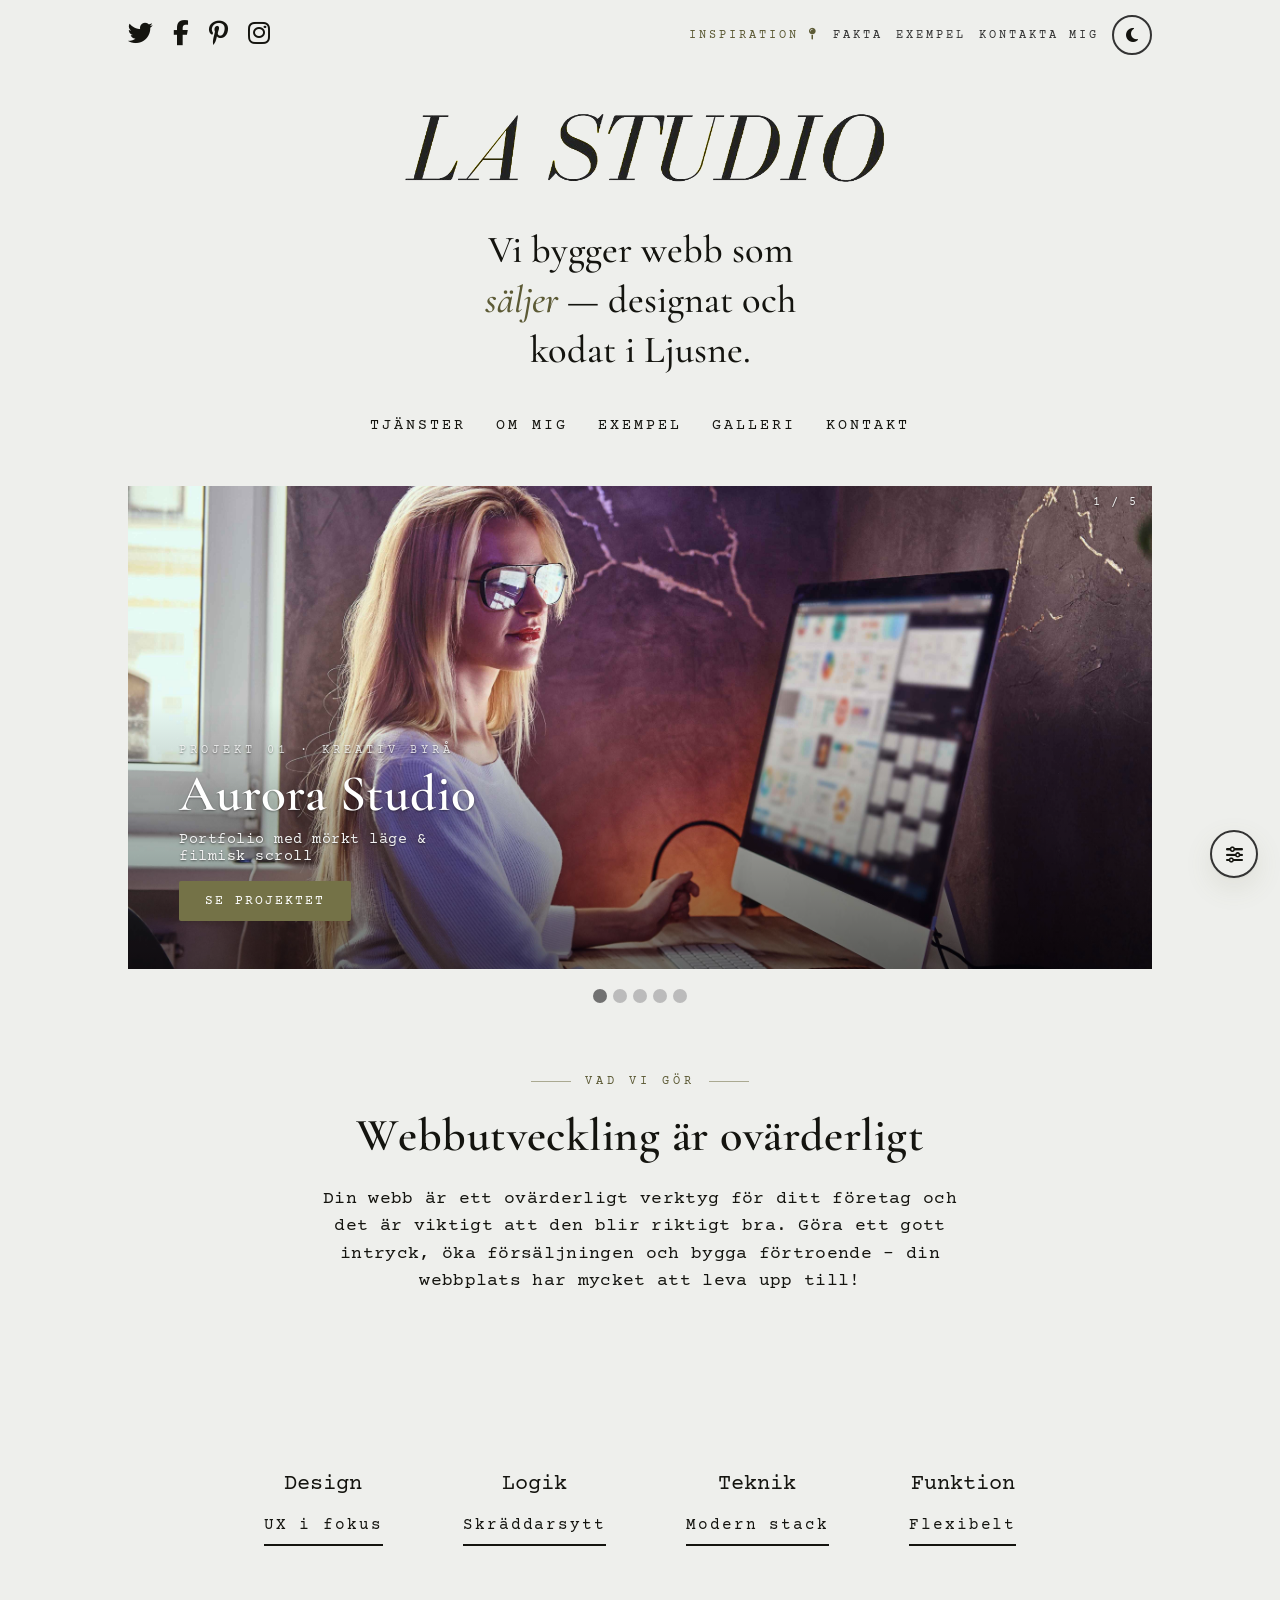
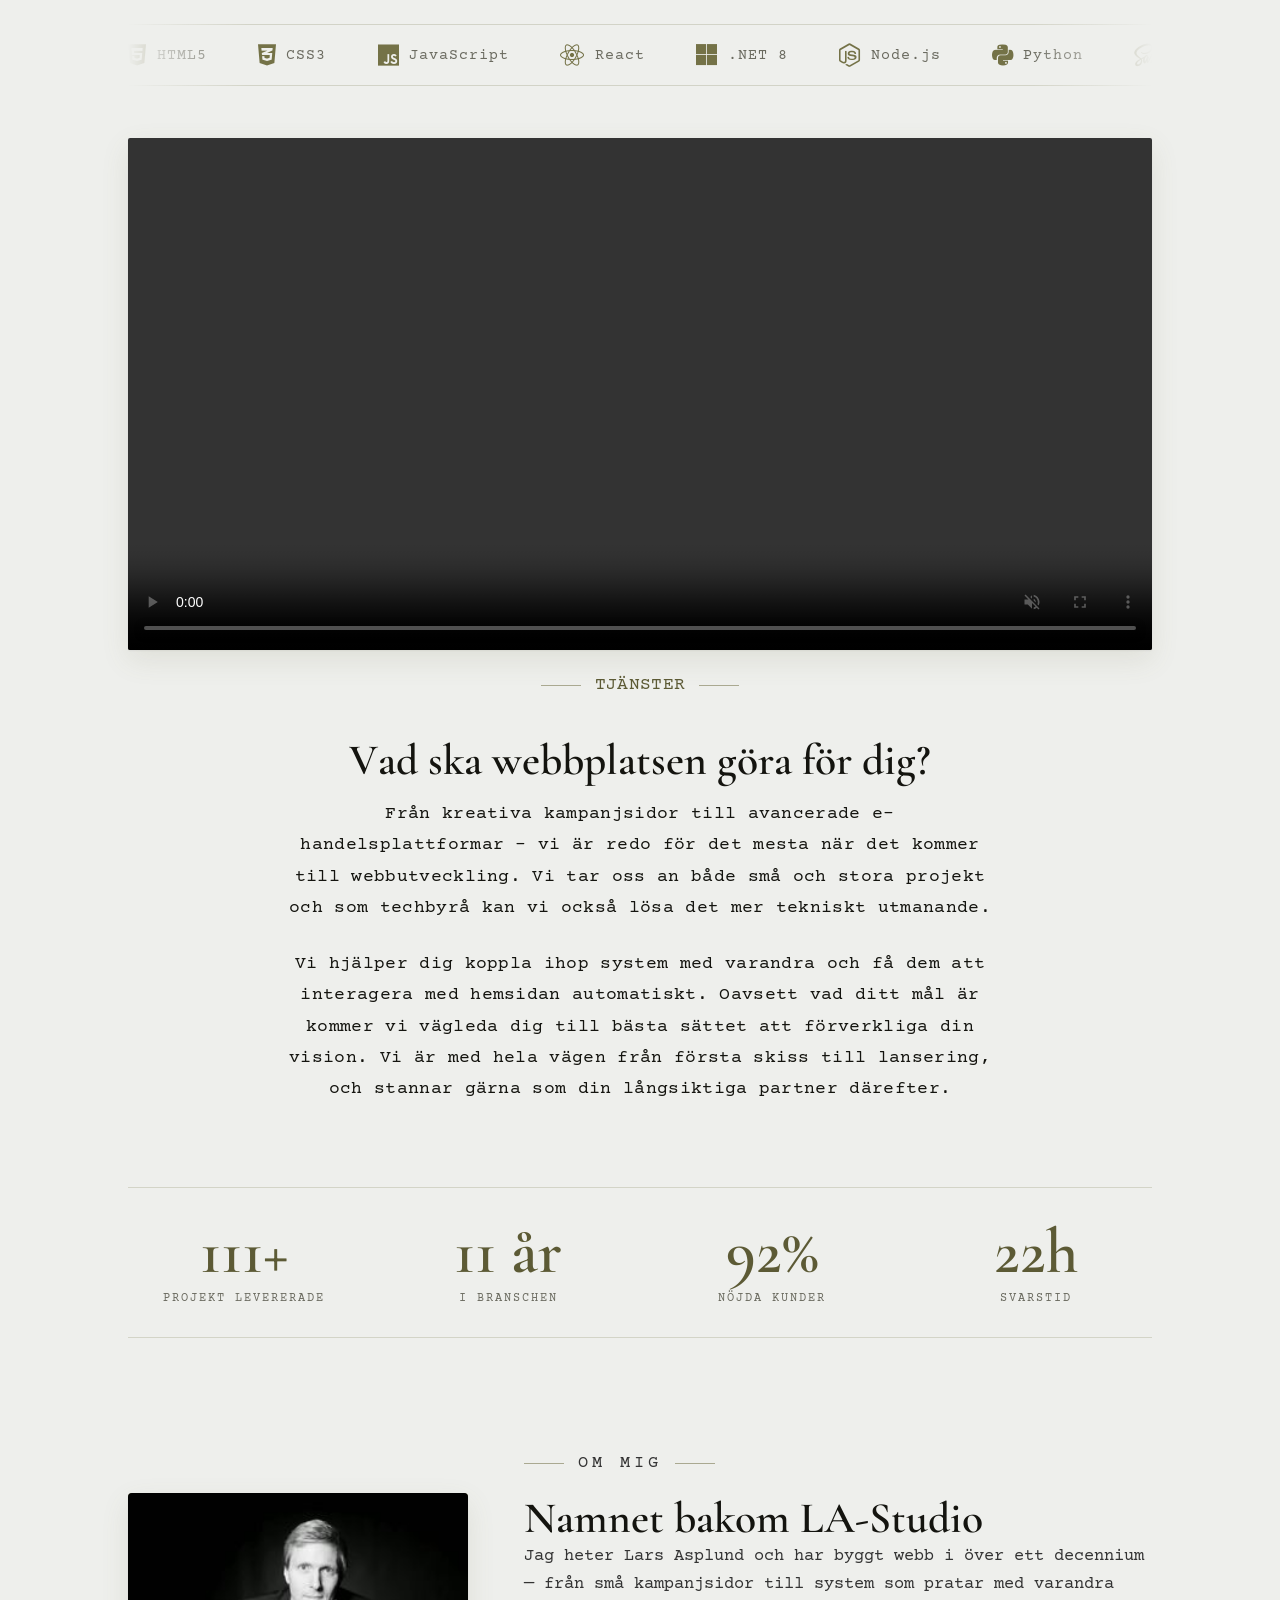
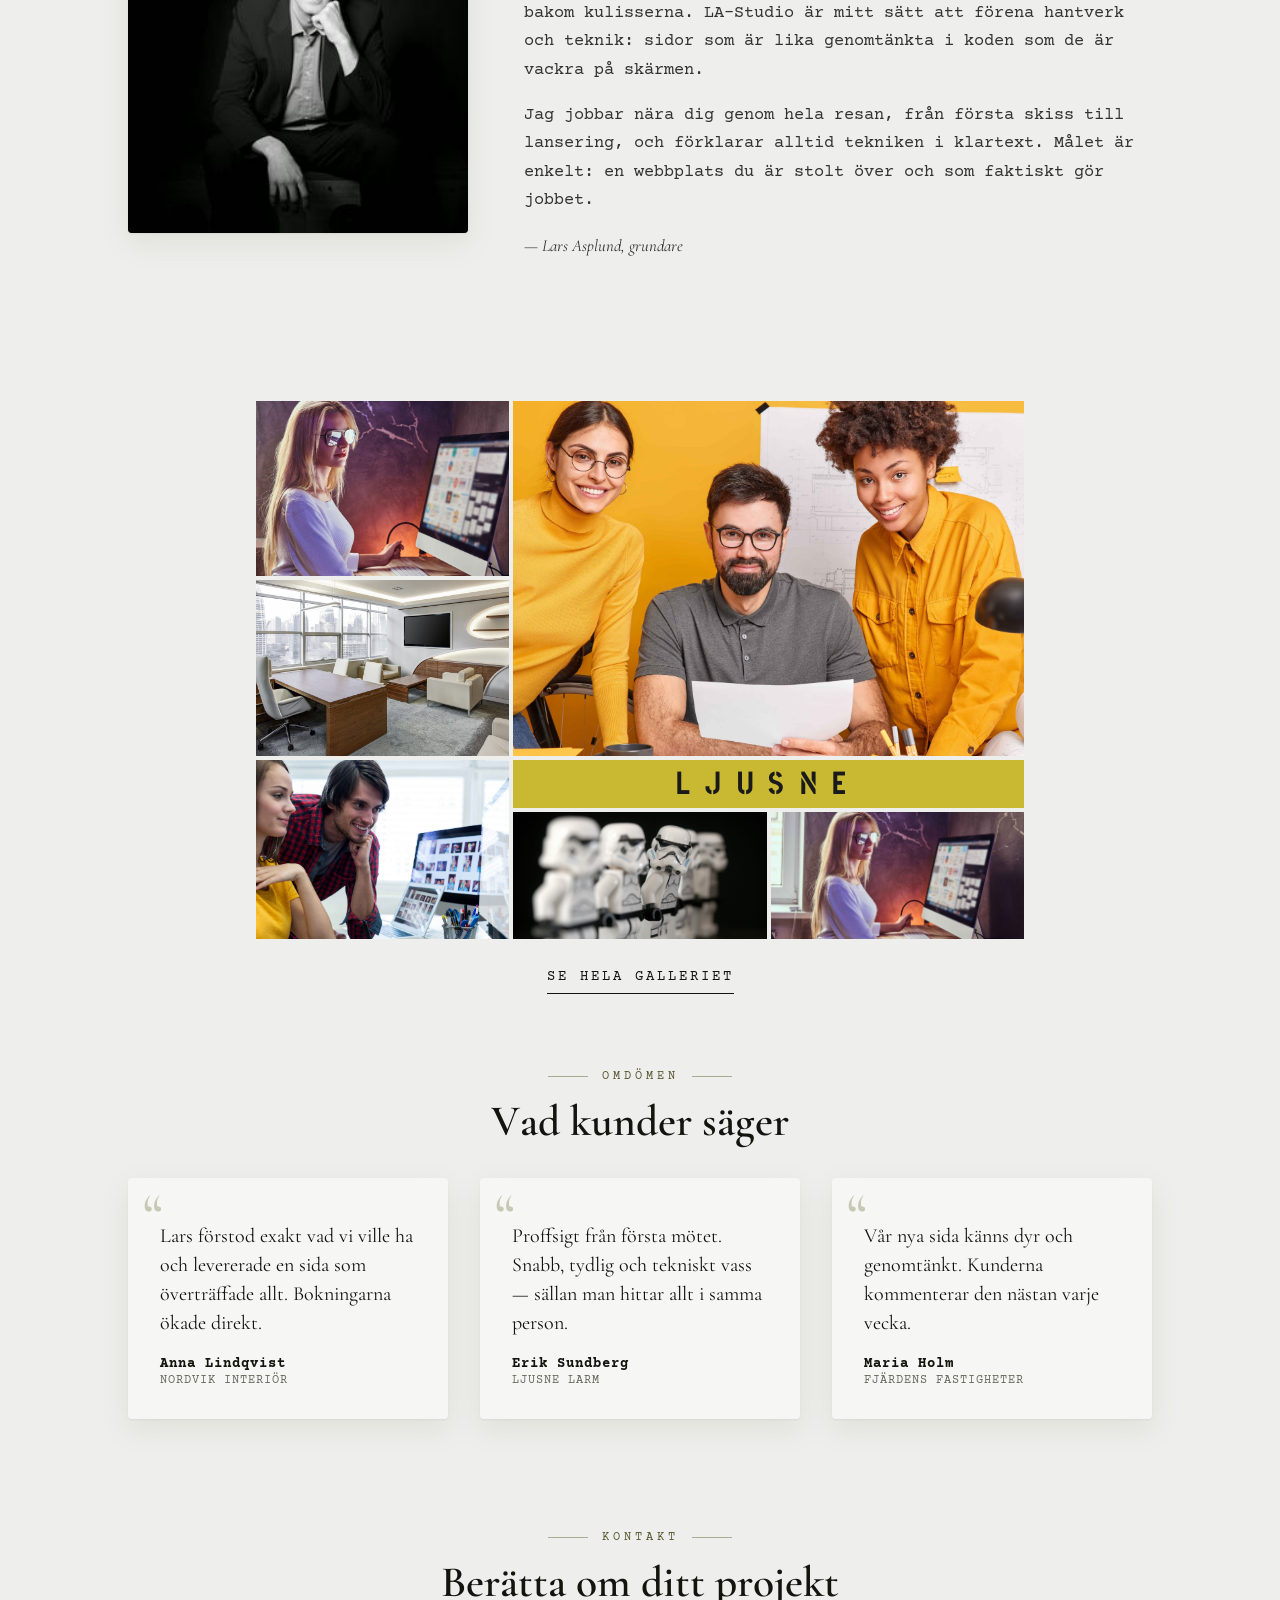
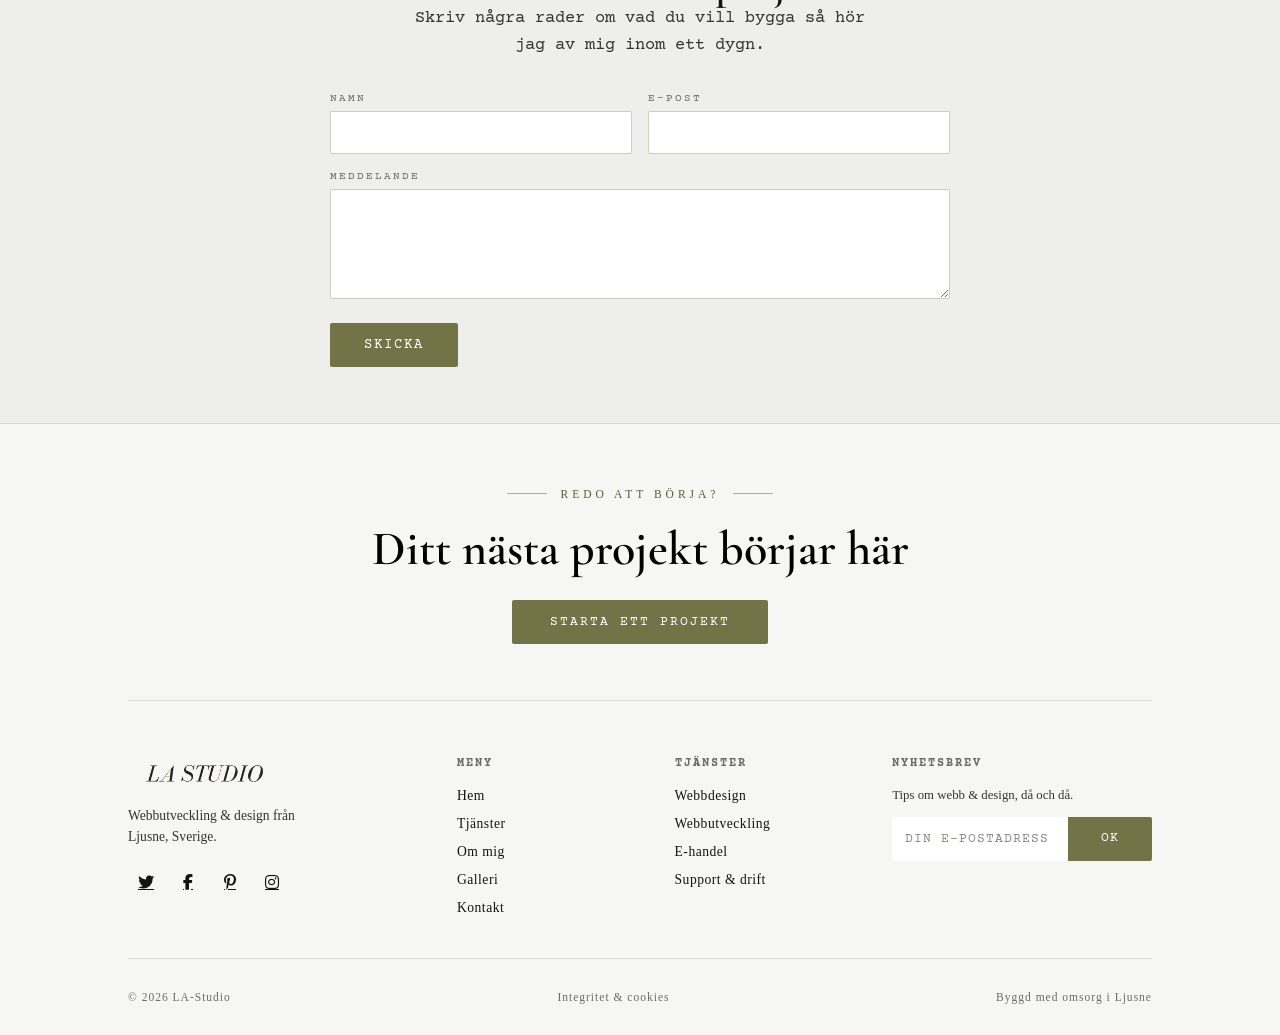
==== commit f3ddced0: "bild" ====
--- a/index.html
+++ b/index.html
@@ -1,127 +1,210 @@
 <!DOCTYPE html>
-<html lang="en">
+<html lang="sv">
   <head>
     <meta charset="UTF-8" />
-    <meta http-equiv="X-UA-Compatible" content="IE=edge" />
     <meta name="viewport" content="width=device-width, initial-scale=1.0" />
+    <meta
+      name="description"
+      content="LA-Studio — webbutveckling och design i Ljusne. Vi bygger webb som säljer."
+    />
+    <title>LA-Studio — Webbutveckling i Ljusne</title>
+
+    <link rel="icon" type="image/svg+xml" href="img/favicon.svg" />
+    <link rel="icon" type="image/png" sizes="32x32" href="img/favicon-32.png" />
+    <link rel="apple-touch-icon" href="img/apple-touch-icon.png" />
+
+    <!-- Sätt tema + effektläge FÖRE första målning (ingen blink vid reload) -->
+    <script>
+      (function () {
+        try {
+          var t = localStorage.getItem("theme");
+          if (
+            t === "dark" ||
+            (!t && matchMedia("(prefers-color-scheme: dark)").matches)
+          ) {
+            document.documentElement.setAttribute("data-theme", "dark");
+          }
+          var p = localStorage.getItem("laljusne:perfMode");
+          if (p !== "essential" && p !== "balanced" && p !== "cinematic") {
+            p = matchMedia("(prefers-reduced-motion: reduce)").matches
+              ? "essential"
+              : "balanced";
+            document.documentElement.setAttribute("data-perf-auto", "");
+          }
+          document.documentElement.setAttribute("data-perf", p);
+        } catch (e) {
+          document.documentElement.setAttribute("data-perf", "balanced");
+        }
+      })();
+    </script>
+
     <link
       rel="stylesheet"
-      href="https://cdnjs.cloudflare.com/ajax/libs/font-awesome/6.3.0/css/all.min.css"
+      href="https://cdnjs.cloudflare.com/ajax/libs/font-awesome/6.5.1/css/all.min.css"
     />
     <link rel="preconnect" href="https://fonts.googleapis.com" />
     <link rel="preconnect" href="https://fonts.gstatic.com" crossorigin />
     <link
-      href="https://fonts.googleapis.com/css2?family=Courier+Prime:ital,wght@0,400;0,700;1,400;1,700&family=Stick+No+Bills:wght@200;300;400;500;600;700;800&display=swap"
+      href="https://fonts.googleapis.com/css2?family=Cormorant+Garamond:ital,wght@0,400;0,500;0,600;0,700;1,500&family=Courier+Prime:ital,wght@0,400;0,700;1,400;1,700&family=Stick+No+Bills:wght@200;300;400;500;600;700;800&display=swap"
       rel="stylesheet"
     />
     <link rel="stylesheet" href="style.css" />
-    <title>LA-Studio</title>
   </head>
   <body>
-    <div class="container">
-      <!-- nav container -->
-      <nav class="nav-container">
-        <!-- right nav -->
+    <!-- Preloader -->
+    <div class="preloader" id="preloader" aria-hidden="true">
+      <span class="preloader-mark">LA</span>
+    </div>
+
+    <!-- Custom cursor (endast Cinematic, fine pointer) -->
+    <div class="cursor-ring" id="cursorRing" aria-hidden="true"></div>
+    <div class="cursor-dot" id="cursorDot" aria-hidden="true"></div>
+
+    <div class="container" id="top">
+      <!-- nav -->
+      <nav class="nav-container" aria-label="Huvudmeny">
         <ul class="left-side">
-          <a href=""><i class="fa-brands fa-twitter"></i></a>
-          <a href=""><i class="fa-brands fa-facebook-f"></i></a>
-          <a href=""><i class="fa-brands fa-pinterest-p"></i></a>
-          <a href=""><i class="fa-brands fa-instagram"></i></a>
+          <li><a href="#" aria-label="Twitter"><i class="fa-brands fa-twitter"></i></a></li>
+          <li><a href="#" aria-label="Facebook"><i class="fa-brands fa-facebook-f"></i></a></li>
+          <li><a href="#" aria-label="Pinterest"><i class="fa-brands fa-pinterest-p"></i></a></li>
+          <li><a href="#" aria-label="Instagram"><i class="fa-brands fa-instagram"></i></a></li>
         </ul>
-        <!-- left nav -->
+
         <ul class="right-side">
           <li>
-            <a class="greenLinkText" href=""
+            <a class="greenLinkText" href="#galleri"
               >Inspiration <i class="fa-solid fa-map-pin"></i
             ></a>
           </li>
-          <li><a href="#">Fakta</a></li>
-          <li><a href="#">Exempel</a></li>
-          <li><a href="#">Kontakta migs</a></li>
+          <li><a href="#vad-vi-gor">Fakta</a></li>
+          <li><a href="#portfolio">Exempel</a></li>
+          <li><a href="#kontakt">Kontakta mig</a></li>
           <li>
             <button class="theme-toggle" id="themeToggle" aria-label="Byt tema">
               <i class="fa-solid fa-moon"></i>
             </button>
           </li>
+          <li>
+            <button
+              class="hamburger"
+              id="hamburgerBtn"
+              aria-label="Öppna menyn"
+              aria-expanded="false"
+              aria-controls="mobileMenu"
+            >
+              <i class="fa-solid fa-bars"></i>
+            </button>
+          </li>
         </ul>
       </nav>
 
       <main class="mainContainer">
-        <!-- <h1 class="headHeading">LA-Studio</h1> -->
-        <img id="headerbild" src="img/lagul2b.png" alt="">
-        <ul class="menuDown">
-          <li><a href="#">HTML</a></li>
-          <li><a href="#">CSS</a></li>
-          <li><a href="#">.NET 8</a></li>
-          <li><a href="#">React</a></li>
-          <li><a href="#">JavaScript</a></li>
-          <li><a href="#">Om mig</a></li>
-          <li><a href="#">Galleri</a></li>
-        </ul>
-
-
-        <!-- annan karusell -->
-        <div class="slideshow-container">
-          <div class="mySlides fade">
+        <h1 class="sr-only">LA-Studio — webbutveckling i Ljusne</h1>
+        <img
+          id="headerbild"
+          src="img/lagul2b.png"
+          alt="LA Studio"
+          width="1000"
+          height="250"
+        />
+
+        <p class="hero-tagline" data-reveal>
+          Vi bygger webb som <em>säljer</em> — designat och kodat i Ljusne.
+        </p>
+
+        <!-- sektionsnav -->
+        <nav class="menuDown" aria-label="Sektioner">
+          <a href="#tjanster">Tjänster</a>
+          <a href="#om-mig">Om mig</a>
+          <a href="#portfolio">Exempel</a>
+          <a href="galleri.html">Galleri</a>
+          <a href="#kontakt">Kontakt</a>
+        </nav>
+
+        <!-- Karusell -->
+        <section
+          class="slideshow-container"
+          id="portfolio"
+          aria-roledescription="karusell"
+          aria-label="Utvalda projekt"
+        >
+          <div class="mySlides">
             <div class="numbertext">1 / 5</div>
-            <img src="img/karusell/gator1.jpg" style="width: 100%" />
-            <div class="glass"></div>
-
-            <div class="text">HEMSIDA 1</div>
-            <a class="buttonInPicture overlay" href="http://"
-              >Klicka här för se hemsidan</a
-            >
-          </div>
-
-          <div class="mySlides fade">
+            <img src="img/karusell/gator1.jpg" alt="Aurora Studio — projekt" />
+            <div class="slide-content">
+              <p class="slide-eyebrow">Projekt 01 · Kreativ byrå</p>
+              <p class="slide-title">Aurora Studio</p>
+              <p class="slide-desc">Portfolio med mörkt läge &amp; filmisk scroll</p>
+              <a class="buttonInPicture" href="#">Se projektet</a>
+            </div>
+          </div>
+
+          <div class="mySlides">
             <div class="numbertext">2 / 5</div>
-            <img src="img/karusell/kontortomt1.jpg" style="width: 100%" />
-            <div class="text">HEMSIDA 2</div>
-            <a class="buttonInPicture overlay" href="http://"
-              >Klicka här för se hemsidan</a
-            >
-          </div>
-
-          <div class="mySlides fade">
+            <img src="img/karusell/kontortomt1.jpg" alt="Nordvik Interiör — projekt" />
+            <div class="slide-content">
+              <p class="slide-eyebrow">Projekt 02 · E-handel</p>
+              <p class="slide-title">Nordvik Interiör</p>
+              <p class="slide-desc">Butik med varukorg, önskelista &amp; Stripe</p>
+              <a class="buttonInPicture" href="#">Se projektet</a>
+            </div>
+          </div>
+
+          <div class="mySlides">
             <div class="numbertext">3 / 5</div>
-            <img src="img/karusell/guldator1.jpg" style="width: 100%" />
-            <div class="text">HEMSIDA 4</div>
-            <a class="buttonInPicture overlay" href="http://"
-              >Klicka här för se hemsidan</a
-            >
-          </div>
-
-          <div class="mySlides fade">
+            <img src="img/karusell/guldator1.jpg" alt="Ljusne Larm — projekt" />
+            <div class="slide-content">
+              <p class="slide-eyebrow">Projekt 03 · Säkerhet</p>
+              <p class="slide-title">Ljusne Larm</p>
+              <p class="slide-desc">Bokning &amp; kundportal för larmbolag</p>
+              <a class="buttonInPicture" href="#">Se projektet</a>
+            </div>
+          </div>
+
+          <div class="mySlides">
             <div class="numbertext">4 / 5</div>
-            <img src="img/karusell/guldator2.jpg" style="width: 100%" />
-            <div class="text">HEMSIDA 4</div>
-            <a class="buttonInPicture overlay" href="http://"
-              >Klicka här för se hemsidan</a
-            >
-          </div>
-
-          <div class="mySlides fade">
+            <img src="img/karusell/guldator2.jpg" alt="Fjärdens Fastigheter — projekt" />
+            <div class="slide-content">
+              <p class="slide-eyebrow">Projekt 04 · Fastigheter</p>
+              <p class="slide-title">Fjärdens Fastigheter</p>
+              <p class="slide-desc">Objektsportal med kartsök &amp; filter</p>
+              <a class="buttonInPicture" href="#">Se projektet</a>
+            </div>
+          </div>
+
+          <div class="mySlides">
             <div class="numbertext">5 / 5</div>
-            <img src="img/karusell/storm1.jpg" style="width: 100%" />
-            <div class="text glass">HEMSIDA 5</div>
-            <a class="buttonInPicture overlay" href="http://"
-              >Klicka här för se hemsidan</a
-            >
-          </div>
+            <img src="img/karusell/storm1.jpg" alt="Kustväder — projekt" />
+            <div class="slide-content">
+              <p class="slide-eyebrow">Projekt 05 · Dashboard</p>
+              <p class="slide-title">Kustväder</p>
+              <p class="slide-desc">Väderpanel i realtid med öppet API</p>
+              <a class="buttonInPicture" href="#">Se projektet</a>
+            </div>
+          </div>
+
+          <button class="slide-arrow slide-prev" id="slidePrev" aria-label="Föregående bild">
+            <i class="fa-solid fa-chevron-left"></i>
+          </button>
+          <button class="slide-arrow slide-next" id="slideNext" aria-label="Nästa bild">
+            <i class="fa-solid fa-chevron-right"></i>
+          </button>
+        </section>
+
+        <div class="trecirklarunderkarusell" role="tablist" aria-label="Välj bild">
+          <button class="dot" aria-label="Visa bild 1"></button>
+          <button class="dot" aria-label="Visa bild 2"></button>
+          <button class="dot" aria-label="Visa bild 3"></button>
+          <button class="dot" aria-label="Visa bild 4"></button>
+          <button class="dot" aria-label="Visa bild 5"></button>
         </div>
-        <br />
-
-        <div class="trecirklarunderkarusell">
-          <span class="dot"></span>
-          <span class="dot"></span>
-          <span class="dot"></span>
-          <span class="dot"></span>
-          <span class="dot"></span>
-        </div>
-
-        <div class="MiddleContainer">
-          <div class="middleTextHeadinAndText">
-            <h2 class="MiddleHeading">Webbutveckling är ovärderligt</h2>
+
+        <section class="MiddleContainer" id="vad-vi-gor">
+          <div class="middleTextHeadinAndText" data-reveal>
+            <p class="eyebrow">Vad vi gör</p>
+            <h2 class="MiddleHeading split-text" data-split>
+              Webbutveckling är ovärderligt
+            </h2>
             <p class="subtitleMiddel">
               Din webb är ett ovärderligt verktyg för ditt företag och det är
               viktigt att den blir riktigt bra. Göra ett gott intryck, öka
@@ -131,45 +214,72 @@
           </div>
 
           <div class="card-container">
-            <div class="card">
-              <img src="img/trebilder/computer.png" alt="" class="icon" />
+            <div class="card" data-reveal>
+              <i class="icon" data-lucide="pen-tool" stroke-width="1.5"></i>
               <h3 class="threeColumHeading">Design</h3>
               <p class="secondary-text">UX i fokus</p>
             </div>
-
-            <div class="card">
-              <img src="img/trebilder/game-console.png" alt="" class="icon" />
+            <div class="card" data-reveal>
+              <i class="icon" data-lucide="braces" stroke-width="1.5"></i>
               <h3 class="threeColumHeading">Logik</h3>
               <p class="secondary-text">Skräddarsytt</p>
             </div>
-
-            <div class="card">
-              <img src="img/trebilder/technologyyy.png" alt="" class="icon" />
+            <div class="card" data-reveal>
+              <i class="icon" data-lucide="cpu" stroke-width="1.5"></i>
               <h3 class="threeColumHeading">Teknik</h3>
-              <p class="secondary-text">Teknik</p>
-            </div>
-
-            <div class="card">
-              <img
-                src="img/trebilder/virtual-reality (1).png"
-                alt=""
-                class="icon"
-              />
+              <p class="secondary-text">Modern stack</p>
+            </div>
+            <div class="card" data-reveal>
+              <i class="icon" data-lucide="puzzle" stroke-width="1.5"></i>
               <h3 class="threeColumHeading">Funktion</h3>
               <p class="secondary-text">Flexibelt</p>
             </div>
-
-          </div>
-        </div>
-
-        <video autoplay muted loop controls class="film" type="video/mp4"
+          </div>
+        </section>
+
+        <!-- Teknik-marquee -->
+        <section class="tech-marquee" aria-label="Teknik vi jobbar med">
+          <div class="marquee-track">
+            <span class="marquee-item"><i class="fa-brands fa-html5"></i>HTML5</span>
+            <span class="marquee-item"><i class="fa-brands fa-css3-alt"></i>CSS3</span>
+            <span class="marquee-item"><i class="fa-brands fa-js"></i>JavaScript</span>
+            <span class="marquee-item"><i class="fa-brands fa-react"></i>React</span>
+            <span class="marquee-item"><i class="fa-brands fa-microsoft"></i>.NET 8</span>
+            <span class="marquee-item"><i class="fa-brands fa-node-js"></i>Node.js</span>
+            <span class="marquee-item"><i class="fa-brands fa-python"></i>Python</span>
+            <span class="marquee-item"><i class="fa-brands fa-sass"></i>Sass</span>
+            <span class="marquee-item"><i class="fa-brands fa-git-alt"></i>Git</span>
+            <span class="marquee-item"><i class="fa-brands fa-figma"></i>Figma</span>
+            <span class="marquee-item" aria-hidden="true"><i class="fa-brands fa-html5"></i>HTML5</span>
+            <span class="marquee-item" aria-hidden="true"><i class="fa-brands fa-css3-alt"></i>CSS3</span>
+            <span class="marquee-item" aria-hidden="true"><i class="fa-brands fa-js"></i>JavaScript</span>
+            <span class="marquee-item" aria-hidden="true"><i class="fa-brands fa-react"></i>React</span>
+            <span class="marquee-item" aria-hidden="true"><i class="fa-brands fa-microsoft"></i>.NET 8</span>
+            <span class="marquee-item" aria-hidden="true"><i class="fa-brands fa-node-js"></i>Node.js</span>
+            <span class="marquee-item" aria-hidden="true"><i class="fa-brands fa-python"></i>Python</span>
+            <span class="marquee-item" aria-hidden="true"><i class="fa-brands fa-sass"></i>Sass</span>
+            <span class="marquee-item" aria-hidden="true"><i class="fa-brands fa-git-alt"></i>Git</span>
+            <span class="marquee-item" aria-hidden="true"><i class="fa-brands fa-figma"></i>Figma</span>
+          </div>
+        </section>
+
+        <video
+          class="film"
+          id="heroFilm"
+          muted
+          loop
+          playsinline
+          preload="metadata"
+        >
           <source
             src="img/movies/production_id_4464847 (1080p).mp4"
             type="video/mp4"
           />
         </video>
-        <div class="smallText">
-          <h2>Vad ska webbplatsen göra för dig?</h2>
+
+        <section class="smallText" id="tjanster" data-reveal>
+          <p class="eyebrow">Tjänster</p>
+          <h2 class="split-text" data-split>Vad ska webbplatsen göra för dig?</h2>
           <p>
             Från kreativa kampanjsidor till avancerade e-handelsplattformar – vi
             är redo för det mesta när det kommer till webbutveckling. Vi tar oss
@@ -183,132 +293,294 @@
             med hela vägen från första skiss till lansering, och stannar gärna
             som din långsiktiga partner därefter.
           </p>
+        </section>
+
+        <!-- Statistik -->
+        <section class="stats-section" aria-label="I siffror">
+          <div class="stat" data-reveal>
+            <span class="stat-number" data-count="120" data-suffix="+">0</span>
+            <p class="stat-label">Projekt levererade</p>
+          </div>
+          <div class="stat" data-reveal>
+            <span class="stat-number" data-count="12" data-suffix=" år">0</span>
+            <p class="stat-label">I branschen</p>
+          </div>
+          <div class="stat" data-reveal>
+            <span class="stat-number" data-count="100" data-suffix="%">0</span>
+            <p class="stat-label">Nöjda kunder</p>
+          </div>
+          <div class="stat" data-reveal>
+            <span class="stat-number" data-count="24" data-suffix="h">0</span>
+            <p class="stat-label">Svarstid</p>
+          </div>
+        </section>
+
+        <!-- Om mig -->
+        <section class="about-section" id="om-mig">
+          <!-- Porträtt: img/lars.jpg (nerladdat från Lars Cloudinary 2026-07-09).
+               Olivgradienten under fungerar som fallback om bilden inte laddar. -->
+          <div class="about-portrait" data-reveal>
+            <img
+              src="img/lars.jpg"
+              alt="Lars Asplund, grundare av LA-Studio"
+              loading="lazy"
+            />
+          </div>
+          <div class="about-text" data-reveal>
+            <p class="eyebrow">Om mig</p>
+            <h2 class="about-heading split-text" data-split>Namnet bakom LA-Studio</h2>
+            <p>
+              Jag heter Lars Asplund och har byggt webb i över ett decennium —
+              från små kampanjsidor till system som pratar med varandra bakom
+              kulisserna. LA-Studio är mitt sätt att förena hantverk och teknik:
+              sidor som är lika genomtänkta i koden som de är vackra på skärmen.
+            </p>
+            <p>
+              Jag jobbar nära dig genom hela resan, från första skiss till
+              lansering, och förklarar alltid tekniken i klartext. Målet är
+              enkelt: en webbplats du är stolt över och som faktiskt gör jobbet.
+            </p>
+            <p class="about-sign">— Lars Asplund, grundare</p>
+          </div>
+        </section>
+
+        <!-- Fotovägg -->
+        <section id="galleri" class="galleri-section">
+          <p class="eyebrow" data-reveal>Portfolio</p>
+          <div class="photo-wall">
+            <button class="photo-wall-item pw-left1 lightbox-trigger" data-reveal data-caption="Aurora Studio — kreativ byrå">
+              <img src="img/karusell/gator1.jpg" alt="Aurora Studio" loading="lazy" />
+            </button>
+            <button class="photo-wall-item pw-left2 lightbox-trigger" data-reveal data-caption="Nordvik Interiör — e-handel">
+              <img src="img/karusell/kontortomt1.jpg" alt="Nordvik Interiör" loading="lazy" />
+            </button>
+            <button class="photo-wall-item pw-left3 lightbox-trigger" data-reveal data-caption="Ljusne Larm — säkerhet">
+              <img src="img/karusell/guldator1.jpg" alt="Ljusne Larm" loading="lazy" />
+            </button>
+            <button class="photo-wall-item pw-big lightbox-trigger" data-reveal data-caption="Fjärdens Fastigheter — objektsportal">
+              <img src="img/karusell/guldator2.jpg" alt="Fjärdens Fastigheter" loading="lazy" />
+            </button>
+            <div class="photo-wall-item pw-ljusne" data-reveal>
+              <span>LJUSNE</span>
+            </div>
+            <button class="photo-wall-item pw-bot1 lightbox-trigger" data-reveal data-caption="Kustväder — dashboard">
+              <img src="img/karusell/storm1.jpg" alt="Kustväder" loading="lazy" />
+            </button>
+            <button class="photo-wall-item pw-bot2 lightbox-trigger" data-reveal data-caption="Aurora Studio — kampanjsida">
+              <img src="img/karusell/gator1.jpg" alt="Aurora Studio kampanj" loading="lazy" />
+            </button>
+          </div>
+          <a class="viewGalleryLink" href="galleri.html">SE HELA GALLERIET</a>
+        </section>
+
+        <!-- Omdömen (demo — live via Trustpilot/Yotpo) -->
+        <section class="testimonials" id="omdomen">
+          <p class="eyebrow" data-reveal>Omdömen</p>
+          <h2 class="testimonials-heading split-text" data-split>Vad kunder säger</h2>
+          <div class="testimonial-grid">
+            <blockquote class="testimonial" data-reveal>
+              <p class="testimonial-quote">
+                Lars förstod exakt vad vi ville ha och levererade en sida som
+                överträffade allt. Bokningarna ökade direkt.
+              </p>
+              <footer class="testimonial-author">
+                <span class="t-name">Anna Lindqvist</span>
+                <span class="t-role">Nordvik Interiör</span>
+              </footer>
+            </blockquote>
+            <blockquote class="testimonial" data-reveal>
+              <p class="testimonial-quote">
+                Proffsigt från första mötet. Snabb, tydlig och tekniskt vass —
+                sällan man hittar allt i samma person.
+              </p>
+              <footer class="testimonial-author">
+                <span class="t-name">Erik Sundberg</span>
+                <span class="t-role">Ljusne Larm</span>
+              </footer>
+            </blockquote>
+            <blockquote class="testimonial" data-reveal>
+              <p class="testimonial-quote">
+                Vår nya sida känns dyr och genomtänkt. Kunderna kommenterar den
+                nästan varje vecka.
+              </p>
+              <footer class="testimonial-author">
+                <span class="t-name">Maria Holm</span>
+                <span class="t-role">Fjärdens Fastigheter</span>
+              </footer>
+            </blockquote>
+          </div>
+        </section>
+
+        <!-- Kontakt -->
+        <section class="contact-section" id="kontakt" data-reveal>
+          <p class="eyebrow">Kontakt</p>
+          <h2 class="split-text" data-split>Berätta om ditt projekt</h2>
+          <p class="contact-lead">
+            Skriv några rader om vad du vill bygga så hör jag av mig inom ett
+            dygn.
+          </p>
+          <form class="contact-form" id="contactForm" novalidate>
+            <div class="field-row">
+              <div class="field">
+                <label for="cf_name">Namn</label>
+                <input type="text" id="cf_name" name="name" autocomplete="name" required />
+              </div>
+              <div class="field">
+                <label for="cf_email">E-post</label>
+                <input type="email" id="cf_email" name="email" autocomplete="email" required />
+              </div>
+            </div>
+            <div class="field">
+              <label for="cf_msg">Meddelande</label>
+              <textarea id="cf_msg" name="message" rows="4" required></textarea>
+            </div>
+            <button type="submit" class="contact-submit">Skicka</button>
+          </form>
+        </section>
+      </main>
+    </div>
+
+    <!-- FOOTER -->
+    <footer class="footer">
+      <div class="footer-inner">
+        <div class="footer-cta">
+          <p class="eyebrow">Redo att börja?</p>
+          <h2 class="footer-cta-title">Ditt nästa projekt börjar här</h2>
+          <a href="#kontakt" class="footer-cta-btn">Starta ett projekt</a>
         </div>
 
-        <!-- Fotovägg -->
-        <div class="photo-wall">
-          <div class="photo-wall-item pw-left1">
-            <img src="img/karusell/gator1.jpg" alt="Projekt 1">
-          </div>
-          <div class="photo-wall-item pw-left2">
-            <img src="img/karusell/kontortomt1.jpg" alt="Projekt 2">
-          </div>
-          <div class="photo-wall-item pw-left3">
-            <img src="img/karusell/guldator1.jpg" alt="Projekt 3">
-          </div>
-          <div class="photo-wall-item pw-big">
-            <img src="img/karusell/guldator2.jpg" alt="Projekt 4">
-          </div>
-          <div class="photo-wall-item pw-ljusne">
-            <span>LJUSNE</span>
-          </div>
-          <div class="photo-wall-item pw-bot1">
-            <img src="img/karusell/storm1.jpg" alt="Projekt 5">
-          </div>
-          <div class="photo-wall-item pw-bot2">
-            <img src="img/karusell/gator1.jpg" alt="Projekt 6">
-          </div>
-        </div>
-        <!-- GRAPHIC GRID SECTION -->
-        <!-- <div class="graphic-section">
-          <div class="section-container">
-            <div class="graphic-grid">
-
-              <img  src="img/galleri/pexels-ali-pazani-2777898.jpg" 
-              style="width: 100%" 
-              id="staket" />
-
-              <img src="img/galleri/avis-brocolis-cheveux-1024x538.jpeg" 
-              style="width: 100%" 
-              id="slack" />
-
-              <img src="img/galleri/images (22).jpg" style="width: 100%" id="house" />
-
-              <img src="img/galleri/happy-hand-balm-salves-for-organic-skincare-of-chapped-cracked-hands.webp" style="width: 100%" 
-              id="door" />
-
-              <img src="img/galleri/laguldstudio4.JPG" 
-              style="width: 100%" 
-              id="dash" />
-            
-            </div>
-          </div>
-        </div> -->
-        <a class="viewGalleryLink" href="#">VIEW GALLERY</a>
-        <img class="logoFooter" src="img/trebilder/usb.png" alt="" />
-
-        <!-- FOOTER -->
-        <footer class="footer">
-          <div class="section-container">
-            <div class="col">
-              <!-- <h3>Redskap</h3> -->
-              <ul>
-                <li><a href="#">HOME</a></li>
-                <li><a href="#">CSS</a></li>
-                <li><a href="#">HTML</a></li>
-              </ul>
-            </div>
-            <div class="col">
-              <!-- <h3>Use Cases</h3> -->
-              <ul>
-                <li><a href="#">JAVA</a></li>
-                <li><a href="#">PHYTON</a></li>
-                <li><a href="#">KONTAKT</a></li>
-              </ul>
-            </div>
-            <div class="col">
-              <!-- <h3>Resources</h3> -->
-              <ul>
-                <li><a href="#">EXEMPEL</a></li>
-                <li><a href="#">TEKNIK</a></li>
-                <li><a href="#">VÄRDEGRUND</a></li>
-              </ul>
-            </div>
-
-            <div class="col">
-              <!-- <input class="enterYourEmailInput" type="text" />
-              <button class="signUpButton">SIGN UP</button> -->
-
+        <div class="footer-main">
+          <div class="footer-brand">
+            <img src="img/lagul2b.png" alt="LA Studio" class="footer-logo" loading="lazy" />
+            <p>Webbutveckling &amp; design från Ljusne, Sverige.</p>
+            <div class="footer-social">
+              <a href="#" aria-label="Twitter"><i class="fa-brands fa-twitter"></i></a>
+              <a href="#" aria-label="Facebook"><i class="fa-brands fa-facebook-f"></i></a>
+              <a href="#" aria-label="Pinterest"><i class="fa-brands fa-pinterest-p"></i></a>
+              <a href="#" aria-label="Instagram"><i class="fa-brands fa-instagram"></i></a>
+            </div>
+          </div>
+
+          <nav class="footer-col" aria-label="Meny">
+            <h4>Meny</h4>
+            <ul>
+              <li><a href="#top">Hem</a></li>
+              <li><a href="#tjanster">Tjänster</a></li>
+              <li><a href="#om-mig">Om mig</a></li>
+              <li><a href="galleri.html">Galleri</a></li>
+              <li><a href="#kontakt">Kontakt</a></li>
+            </ul>
+          </nav>
+
+          <div class="footer-col">
+            <h4>Tjänster</h4>
+            <ul>
+              <li><a href="#tjanster">Webbdesign</a></li>
+              <li><a href="#tjanster">Webbutveckling</a></li>
+              <li><a href="#tjanster">E-handel</a></li>
+              <li><a href="#tjanster">Support &amp; drift</a></li>
+            </ul>
+          </div>
+
+          <div class="footer-col footer-col-news">
+            <h4>Nyhetsbrev</h4>
+            <p class="footer-news-lead">Tips om webb &amp; design, då och då.</p>
+            <form id="newsletterForm" novalidate>
+              <label class="sr-only" for="newsletter_field">Din e-postadress</label>
               <div id="search_wrapper">
                 <input
-                  type="text"
-                  id="search_field"
-                  name="search"
-                  placeholder="DIN E-POST ADRESS HÄR"
+                  type="email"
+                  id="newsletter_field"
+                  name="email"
+                  placeholder="DIN E-POSTADRESS"
+                  autocomplete="email"
+                  required
                 />
-                <button id="search_button">SIGN UP</button>
+                <button id="newsletter_button" type="submit">OK</button>
               </div>
-
-              <div class="right-side-footer">
-                <a class="textBeforeIconsFooter" href="#">Privacy & Cookies</a>
-                |
-                <a class="textBeforeIconsFooter" href="#"
-                  >Lars Asplund</a
-                >
-                <a class="footerMediaIcons" href=""
-                  ><i
-                    class="fa-brands fa-twitter footerIconedia twittwePaddingLeft"
-                  ></i
-                ></a>
-                <a class="footerMediaIcons" href=""
-                  ><i class="fa-brands fa-facebook-f footerIconedia"></i
-                ></a>
-                <a class="footerMediaIcons" href=""
-                  ><i class="fa-brands fa-pinterest-p footerIconedia"></i
-                ></a>
-                <a class="footerMediaIcons" href=""
-                  ><i class="fa-brands fa-instagram footerIconedia"></i
-                ></a>
-              </div>
-
-              <div class="icon-link">
-                <img src="assets/comment-icon.png" alt="" />
-              </div>
-            </div>
-          </div>
-        </footer>
-      </main>
+            </form>
+          </div>
+        </div>
+
+        <div class="footer-bottom">
+          <span>© 2026 LA-Studio</span>
+          <a href="#">Integritet &amp; cookies</a>
+          <span>Byggd med omsorg i Ljusne</span>
+        </div>
+      </div>
+    </footer>
+
+    <!-- Mobilmeny -->
+    <div class="menu-backdrop" id="menuBackdrop" hidden></div>
+    <aside class="mobile-menu" id="mobileMenu" aria-hidden="true" aria-label="Mobilmeny">
+      <button class="mobile-menu-close" id="mobileMenuClose" aria-label="Stäng menyn">
+        <i class="fa-solid fa-xmark"></i>
+      </button>
+      <nav class="mobile-menu-links">
+        <a href="#tjanster">Tjänster</a>
+        <a href="#om-mig">Om mig</a>
+        <a href="#portfolio">Exempel</a>
+        <a href="galleri.html">Galleri</a>
+        <a href="#kontakt">Kontakt</a>
+      </nav>
+      <div class="mobile-menu-social">
+        <a href="#" aria-label="Twitter"><i class="fa-brands fa-twitter"></i></a>
+        <a href="#" aria-label="Facebook"><i class="fa-brands fa-facebook-f"></i></a>
+        <a href="#" aria-label="Pinterest"><i class="fa-brands fa-pinterest-p"></i></a>
+        <a href="#" aria-label="Instagram"><i class="fa-brands fa-instagram"></i></a>
+      </div>
+    </aside>
+
+    <!-- Lightbox -->
+    <div class="lightbox" id="lightbox" hidden aria-hidden="true" role="dialog" aria-label="Bildvisning">
+      <button class="lightbox-close" id="lightboxClose" aria-label="Stäng">
+        <i class="fa-solid fa-xmark"></i>
+      </button>
+      <button class="lightbox-nav lightbox-prev" id="lightboxPrev" aria-label="Föregående">
+        <i class="fa-solid fa-chevron-left"></i>
+      </button>
+      <figure class="lightbox-figure">
+        <img class="lightbox-img" id="lightboxImg" src="" alt="" />
+        <figcaption class="lightbox-caption" id="lightboxCaption"></figcaption>
+      </figure>
+      <button class="lightbox-nav lightbox-next" id="lightboxNext" aria-label="Nästa">
+        <i class="fa-solid fa-chevron-right"></i>
+      </button>
     </div>
-    <script src="app.js"></script>
+
+    <!-- Effektväljare -->
+    <div class="perf-widget">
+      <button
+        class="perf-toggle"
+        id="perfToggle"
+        aria-label="Effektläge"
+        aria-expanded="false"
+        aria-controls="perfPopover"
+      >
+        <i class="fa-solid fa-sliders"></i>
+      </button>
+      <div class="perf-popover" id="perfPopover" hidden>
+        <p class="perf-popover-title">Effektläge</p>
+        <button class="perf-option" data-perf-option="essential">
+          <span class="perf-option-name">Essential</span>
+          <span class="perf-option-desc">Nästan inga effekter — snabbast</span>
+        </button>
+        <button class="perf-option" data-perf-option="balanced">
+          <span class="perf-option-name">Balanced</span>
+          <span class="perf-option-desc">Mjuka övergångar, låg belastning</span>
+        </button>
+        <button class="perf-option" data-perf-option="cinematic">
+          <span class="perf-option-name">Cinematic</span>
+          <span class="perf-option-desc">Alla effekter — kräver bra dator</span>
+        </button>
+      </div>
+    </div>
+
+    <!-- Toast -->
+    <div class="toast" id="toast" role="status" aria-live="polite" hidden></div>
+
+    <script src="https://cdn.jsdelivr.net/npm/lenis@1.1.14/dist/lenis.min.js" defer></script>
+    <script src="https://unpkg.com/lucide@latest" defer></script>
+    <script src="app.js" defer></script>
   </body>
 </html>
--- a/style.css
+++ b/style.css
@@ -1,53 +1,111 @@
+/* ============================================================
+   LA-STUDIO — style.css
+   Teman via CSS-variabler, effektlägen via html[data-perf]
+   Breakpoints: 1200 / 1024 / 880 (hamburgare) / 768 / 480
+   ============================================================ */
+
 /* ===== THEME VARIABLES ===== */
 :root {
   --bg-primary: #eeefec;
   --bg-nav: #eeefec;
-  --text-primary: black;
+  --surface-elevated: #f6f7f4;
+  --text-primary: #14140f;
   --text-secondary: #333;
-  --text-muted: gray;
+  --text-muted: #6b6b60;
   --accent: #747247;
+  --accent-strong: #5c5a35; /* mörkare accent för liten text (WCAG) */
   --dot-bg: #bbb;
   --dot-active: #717171;
-  --border-color: black;
+  --border-color: #14140f;
   --input-bg: white;
-  --input-placeholder: #aaa;
-  --icon-color: black;
-  --card-bg: transparent;
+  --input-placeholder: #8a8a80;
+  --icon-color: #14140f;
   --hover-light: rgb(167, 166, 166);
-  --footer-hover: purple;
   --ljusne-bg: #c8b832;
   --ljusne-text: #1a1a1a;
   --transition-speed: 0.3s;
+
+  /* Typsnitt — serif för rubriker, monospace för text/etiketter.
+     Vill du tillbaka till helt monospace: sätt --font-display till var(--font-mono). */
+  --font-display: "Cormorant Garamond", Georgia, serif;
+  --font-mono: "Courier Prime", monospace;
+
+  --spacing-xs: 0.5rem;
+  --spacing-sm: 1rem;
+  --spacing-md: 2rem;
+  --spacing-lg: 3.5rem;
+
+  /* Olivtonade skuggor — inte platt svart */
+  --shadow-card: 0 1px 2px rgba(20, 20, 15, 0.05),
+    0 10px 28px rgba(116, 114, 71, 0.12);
+  --shadow-card-hover: 0 2px 4px rgba(20, 20, 15, 0.06),
+    0 16px 40px rgba(116, 114, 71, 0.18);
+  --shadow-popover: 0 2px 6px rgba(20, 20, 15, 0.08),
+    0 18px 44px rgba(20, 20, 15, 0.16);
 }
 
 [data-theme="dark"] {
   --bg-primary: #121212;
   --bg-nav: #121212;
+  --surface-elevated: #1e1e1e;
   --text-primary: #e0e0e0;
   --text-secondary: #b0b0b0;
-  --text-muted: #888;
+  --text-muted: #8f8f88;
   --accent: #a89a5a;
+  --accent-strong: #c0b46e;
   --dot-bg: #555;
   --dot-active: #aaa;
   --border-color: #e0e0e0;
   --input-bg: #2a2a2a;
-  --input-placeholder: #666;
+  --input-placeholder: #777;
   --icon-color: #e0e0e0;
-  --card-bg: #1e1e1e;
   --hover-light: #aaa;
-  --footer-hover: #bb86fc;
   --ljusne-bg: #9a8c1f;
   --ljusne-text: #fff;
-}
-
+
+  /* Egna mörklägesskuggor — djupare, utan färgton */
+  --shadow-card: 0 1px 2px rgba(0, 0, 0, 0.4), 0 10px 28px rgba(0, 0, 0, 0.45);
+  --shadow-card-hover: 0 2px 4px rgba(0, 0, 0, 0.45),
+    0 16px 40px rgba(0, 0, 0, 0.55);
+  --shadow-popover: 0 2px 6px rgba(0, 0, 0, 0.5),
+    0 18px 44px rgba(0, 0, 0, 0.6);
+}
+
+/* ===== BAS ===== */
 * {
   padding: 0;
   margin: 0;
   box-sizing: border-box;
 }
+
+html {
+  /* overflow-x på html OCH body — position:fixed-paneler klipps annars inte */
+  overflow-x: hidden;
+  scroll-behavior: smooth;
+  scroll-padding-top: 80px; /* sticky nav ska inte täcka ankarmål */
+}
+
 body {
+  overflow-x: hidden;
   background-color: var(--bg-primary);
   transition: background-color var(--transition-speed);
+}
+
+.sr-only {
+  position: absolute;
+  width: 1px;
+  height: 1px;
+  padding: 0;
+  margin: -1px;
+  overflow: hidden;
+  clip: rect(0, 0, 0, 0);
+  white-space: nowrap;
+  border: 0;
+}
+
+:focus-visible {
+  outline: 2px solid var(--accent);
+  outline-offset: 3px;
 }
 
 .container {
@@ -57,109 +115,35 @@
   color: var(--text-primary);
   font-family: "Courier Prime", monospace;
   background-color: var(--bg-primary);
-  transition: background-color var(--transition-speed), color var(--transition-speed);
-}
-
+  transition: background-color var(--transition-speed),
+    color var(--transition-speed);
+}
+
+img {
+  vertical-align: middle;
+  max-width: 100%;
+}
+
+/* ===== HEADER / LOGGA ===== */
 #headerbild {
   height: auto;
-  width: 50vw;
+  width: min(50vw, 620px);
+  margin-top: 10px;
   transition: filter var(--transition-speed);
 }
 
-[data-theme="dark"] #headerbild {
+[data-theme="dark"] #headerbild,
+[data-theme="dark"] .logoFooter {
   filter: brightness(0) invert(1) sepia(1) saturate(10000%) hue-rotate(0deg);
 }
 
-#imagegallerbottom {
-  height: auto;
-  width: 80vw;
-}
-
-.trecirklarunderkarusell {
-  padding-top: 20px;
-}
-
-.fa-brands {
-  font-size: 25px;
-  margin-right: 20px;
-  color: var(--icon-color);
-  transition: color var(--transition-speed);
-}
-
-.menu a:hover {
-  text-decoration: underline;
-}
-
-.mainContainer {
-  width: 100%;
-  justify-content: center;
-  color: var(--text-primary);
-  text-align: center;
-  display: flex;
-  flex-direction: column;
-  align-items: center;
-  justify-content: center;
-  margin-left: auto;
-  margin-right: auto;
-  transition: color var(--transition-speed);
-}
-
-.headHeading {
-  font-family: Georgia, "Times New Roman", Times, serif;
-  display: block;
-  align-items: center;
-  margin-bottom: 30px;
-  margin-top: 17px;
-  text-transform: uppercase;
-  letter-spacing: 10px;
-  color: var(--text-primary);
-  font-size: 5vw;
-}
-
-.menuDown {
-  width: 100%;
-  font-size: 15px;
-  flex-direction: row;
-  display: flex;
-  list-style: none;
-  justify-content: center;
-  align-items: center;
-  margin-bottom: 27px;
-  letter-spacing: 3px;
-}
-
-.menuDown a {
-  text-decoration: none;
-  color: var(--text-primary);
-  padding: 15px;
-  text-transform: uppercase;
-  transition: color var(--transition-speed);
-}
-
-.menuDown a:hover {
-  color: var(--accent);
-  cursor: pointer;
-}
-
-.carusell {
-  width: 100%;
-  object-fit: cover;
-  position: relative;
-}
-
-.carusellBilden {
-  width: 100%;
-  display: inline-block;
-  box-sizing: border-box;
-}
-
+/* ===== NAV ===== */
 .nav-container {
   background-color: var(--bg-nav);
   color: var(--text-muted);
   font-weight: 500;
   padding-top: 15px;
   padding-bottom: 15px;
-  overflow: hidden;
   display: flex;
   justify-content: space-between;
   align-items: center;
@@ -169,28 +153,34 @@
   z-index: 1000;
 }
 
+.left-side,
 .right-side {
   list-style-type: none;
   display: flex;
   align-items: center;
 }
 
-.left-side {
-  list-style-type: none;
-  padding-left: 0;
-  margin-left: 0;
-}
-
-.right-side li,
-.left-side li {
-  display: inline-block;
+.left-side li a {
+  display: block;
+  font-size: 20px;
+  color: var(--icon-color);
+  transition: color var(--transition-speed);
+}
+
+.left-side .fa-brands {
+  font-size: 25px;
+  margin-right: 20px;
+  color: var(--icon-color);
+  transition: color var(--transition-speed);
+}
+
+.left-side li a:hover {
+  color: var(--hover-light);
 }
 
 .right-side li a {
   text-decoration: none;
   display: block;
-  width: 100%;
-  height: 100%;
   font-size: 0.75rem;
   color: var(--text-secondary);
   padding-left: 13px;
@@ -200,37 +190,23 @@
   transition: color var(--transition-speed);
 }
 
-.left-side li a {
-  display: block;
-  font-size: 20px;
-  color: var(--icon-color);
-  transition: color var(--transition-speed);
-}
-
-.left-side li a:hover {
-  color: var(--hover-light);
-  cursor: pointer;
-}
-
-.right-side i:hover {
-  color: var(--accent);
-  cursor: pointer;
+.right-side li a:hover {
+  color: var(--accent-strong);
 }
 
 .greenLinkText {
-  color: var(--accent);
+  color: var(--accent-strong) !important;
   font-weight: 700;
-  font-family: "Courier Prime", monospace;
-  -webkit-text-size-adjust: 100%;
-}
-
-/* ===== THEME TOGGLE BUTTON ===== */
-.theme-toggle {
+}
+
+/* ===== TEMA-KNAPP + HAMBURGARE ===== */
+.theme-toggle,
+.hamburger {
   background: none;
   border: 2px solid var(--text-secondary);
   border-radius: 50%;
-  width: 36px;
-  height: 36px;
+  width: 40px;
+  height: 40px;
   cursor: pointer;
   display: flex;
   align-items: center;
@@ -238,162 +214,446 @@
   margin-left: 13px;
   color: var(--text-primary);
   font-size: 16px;
-  transition: all var(--transition-speed);
-}
-
-.theme-toggle:hover {
+  transition: border-color var(--transition-speed),
+    color var(--transition-speed);
+}
+
+.theme-toggle:hover,
+.hamburger:hover {
   border-color: var(--accent);
-  color: var(--accent);
-}
-
-.rubrikInPicture {
-  color: rgb(255, 255, 255);
+  color: var(--accent-strong);
+}
+
+.hamburger {
+  display: none; /* visas ≤880px */
+}
+
+/* ===== MOBILMENY ===== */
+.menu-backdrop {
+  position: fixed;
+  inset: 0;
+  background: rgba(0, 0, 0, 0.45);
+  z-index: 1500;
+  opacity: 0;
+  transition: opacity var(--transition-speed);
+}
+
+.menu-backdrop.is-open {
+  opacity: 1;
+}
+
+.mobile-menu {
+  position: fixed;
+  top: 0;
+  right: 0;
+  height: 100vh;
+  height: 100dvh; /* säkrare än bottom:0 om en förälder skulle skapa containing block */
+  width: min(320px, 85vw);
+  background: var(--bg-primary);
+  color: var(--text-primary);
+  font-family: "Courier Prime", monospace;
+  z-index: 1600;
+  transform: translateX(100%);
+  transition: transform 0.35s ease;
+  display: flex;
+  flex-direction: column;
+  padding: 24px;
+  box-shadow: var(--shadow-popover);
+  visibility: hidden;
+}
+
+.mobile-menu.is-open {
+  transform: translateX(0);
+  visibility: visible;
+}
+
+.mobile-menu-close {
+  align-self: flex-end;
+  background: none;
+  border: 2px solid var(--text-secondary);
+  border-radius: 50%;
+  width: 44px;
+  height: 44px;
+  font-size: 18px;
+  color: var(--text-primary);
+  cursor: pointer;
+  display: flex;
+  align-items: center;
+  justify-content: center;
+  transition: border-color var(--transition-speed),
+    color var(--transition-speed);
+}
+
+.mobile-menu-close:hover {
+  border-color: var(--accent);
+  color: var(--accent-strong);
+}
+
+.mobile-menu-links {
+  display: flex;
+  flex-direction: column;
+  margin-top: 28px;
+}
+
+.mobile-menu-links a {
+  color: var(--text-primary);
+  text-decoration: none;
+  text-transform: uppercase;
+  letter-spacing: 3px;
+  font-size: 0.9rem;
+  padding: 14px 4px;
+  border-bottom: 1px solid rgba(116, 114, 71, 0.25);
+  transition: color var(--transition-speed);
+}
+
+.mobile-menu-links a:hover {
+  color: var(--accent-strong);
+}
+
+.mobile-menu-social {
+  margin-top: auto;
+  display: flex;
+  gap: 8px;
+}
+
+.mobile-menu-social a {
+  color: var(--icon-color);
+  font-size: 18px;
+  width: 44px;
+  height: 44px;
+  display: flex;
+  align-items: center;
+  justify-content: center;
+  transition: color var(--transition-speed);
+}
+
+.mobile-menu-social a:hover {
+  color: var(--accent-strong);
+}
+
+body.menu-open {
+  overflow: hidden;
+}
+
+/* ===== MAIN ===== */
+.mainContainer {
+  width: 100%;
+  color: var(--text-primary);
+  text-align: center;
+  display: flex;
+  flex-direction: column;
+  align-items: center;
+  justify-content: center;
+  margin-left: auto;
+  margin-right: auto;
+  transition: color var(--transition-speed);
+}
+
+/* ===== EYEBROW — accentetikett med flankerande linjer ===== */
+.eyebrow {
+  display: inline-flex;
+  align-items: center;
+  gap: 0.85rem;
+  text-transform: uppercase;
+  letter-spacing: 4px;
+  font-size: 0.72rem;
+  color: var(--accent-strong);
+  margin-bottom: 14px;
+}
+
+.eyebrow::before,
+.eyebrow::after {
+  content: "";
+  width: clamp(1.5rem, 4vw, 2.5rem);
+  height: 1px;
+  background: var(--accent);
+  opacity: 0.55;
+}
+
+/* ===== UNDERMENY (ämnen) ===== */
+.menuDown {
+  width: 100%;
+  font-size: 15px;
+  display: flex;
+  flex-wrap: wrap;
+  list-style: none;
+  justify-content: center;
+  align-items: center;
+  margin-bottom: 27px;
+  letter-spacing: 3px;
+}
+
+.menuDown a {
+  text-decoration: none;
+  color: var(--text-primary);
+  padding: 15px;
+  display: inline-block;
+  text-transform: uppercase;
+  transition: color var(--transition-speed);
+}
+
+.menuDown a:hover {
+  color: var(--accent-strong);
+}
+
+/* ===== KARUSELL ===== */
+.slideshow-container {
+  width: 100%;
+  position: relative;
+  margin: 10px auto 0;
+  overflow: hidden;
+}
+
+.mySlides {
+  display: none;
+  position: relative;
+}
+
+.mySlides.is-active {
+  display: block;
+  animation: fade 0.7s ease;
+}
+
+.mySlides img {
+  width: 100%;
+  display: block;
+}
+
+/* Gradientscrim istället för ruta bakom texten */
+.mySlides::after {
+  content: "";
   position: absolute;
-  top: 40%;
-  left: 50%;
-  transform: translate(-50%, -50%);
-  font-size: 60px;
-  font-weight: 400;
+  inset: 0;
+  background: linear-gradient(
+    180deg,
+    rgba(0, 0, 0, 0) 45%,
+    rgba(0, 0, 0, 0.55) 100%
+  );
+  pointer-events: none;
+}
+
+.slide-content {
+  position: absolute;
+  left: clamp(18px, 4vw, 56px);
+  bottom: clamp(18px, 4vw, 48px);
+  text-align: left;
+  z-index: 2;
+}
+
+.slide-eyebrow {
+  color: #f2f2f2;
+  text-transform: uppercase;
+  letter-spacing: 4px;
+  font-size: clamp(0.6rem, 1vw, 0.75rem);
+  opacity: 0.85;
+  margin-bottom: 6px;
+  text-shadow: 0 1px 2px rgba(0, 0, 0, 0.5);
+}
+
+.slide-title {
+  color: #fff;
+  font-size: clamp(1.4rem, 3.4vw, 3rem);
+  font-weight: 700;
+  letter-spacing: 2px;
+  text-transform: uppercase;
+  text-shadow: 0 1px 2px rgba(0, 0, 0, 0.4), 0 8px 28px rgba(0, 0, 0, 0.45);
+  margin-bottom: 6px;
+}
+
+.slide-desc {
+  color: #f2f2f2;
+  font-size: clamp(0.72rem, 1.2vw, 0.95rem);
+  letter-spacing: 0.5px;
+  margin-bottom: 16px;
+  max-width: 34ch;
+  text-shadow: 0 1px 2px rgba(0, 0, 0, 0.5);
 }
 
 .buttonInPicture {
+  display: inline-block;
   cursor: pointer;
   text-decoration: none;
-  color: rgb(255, 255, 255);
+  color: #fff;
   background-color: var(--accent);
-  position: absolute;
-  top: 53%;
-  left: 50%;
-  transform: translate(-50%, -50%);
-  padding: 15px 25px;
-}
-
-.mySlides {
-  display: none;
-}
-img {
-  vertical-align: middle;
-}
-
-.slideshow-container {
-  width: 100%;
-  object-fit: cover;
-  position: relative;
-  margin: auto;
-  margin-top: 10px;
-}
-
-.text {
-  color: #f2f2f2;
-  padding: 11px 13px;
-  position: absolute;
-  text-align: center;
-  top: 40%;
-  left: 50%;
-  transform: translate(-50%, -50%);
-  font-size: 60px;
-  font-weight: 400;
-  background: rgba(0, 0, 0, 0.219);
-  border-radius: 16px;
-  box-shadow: 0 4px 30px rgba(0, 0, 0, 0.1);
-  backdrop-filter: blur(5px);
-  -webkit-backdrop-filter: blur(5px);
-  border: 1px solid rgba(255, 255, 255, 0.3);
+  padding: 13px 26px;
+  font-size: 0.8rem;
+  letter-spacing: 2px;
+  text-transform: uppercase;
+  border-radius: 2px;
+  transition: background-color var(--transition-speed),
+    transform var(--transition-speed);
+}
+
+.buttonInPicture:hover {
+  background-color: var(--accent-strong);
+  transform: translateY(-2px);
 }
 
 .numbertext {
   color: #f2f2f2;
   font-size: 12px;
-  padding: 8px 12px;
+  letter-spacing: 2px;
+  padding: 10px 14px;
   position: absolute;
   top: 0;
+  right: 0;
+  z-index: 2;
+  text-shadow: 0 1px 2px rgba(0, 0, 0, 0.6);
+}
+
+.slide-arrow {
+  position: absolute;
+  top: 50%;
+  transform: translateY(-50%);
+  z-index: 3;
+  width: 44px;
+  height: 44px;
+  border: none;
+  border-radius: 50%;
+  background: rgba(20, 20, 15, 0.45);
+  color: #fff;
+  font-size: 15px;
+  cursor: pointer;
+  display: flex;
+  align-items: center;
+  justify-content: center;
+  opacity: 0;
+  transition: opacity var(--transition-speed),
+    background-color var(--transition-speed);
+}
+
+.slideshow-container:hover .slide-arrow,
+.slide-arrow:focus-visible {
+  opacity: 1;
+}
+
+/* pekskärm: pilarna alltid synliga */
+@media (hover: none) {
+  .slide-arrow {
+    opacity: 1;
+  }
+}
+
+.slide-arrow:hover {
+  background: rgba(20, 20, 15, 0.75);
+}
+
+.slide-prev {
+  left: 14px;
+}
+
+.slide-next {
+  right: 14px;
+}
+
+.trecirklarunderkarusell {
+  padding-top: 20px;
+  display: flex;
+  justify-content: center;
+  gap: 6px;
 }
 
 .dot {
-  height: 15px;
-  width: 15px;
-  margin: 5px 2px;
+  height: 14px;
+  width: 14px;
+  padding: 0;
+  border: none;
   background-color: var(--dot-bg);
   border-radius: 50%;
   display: inline-block;
-  transition: background-color 0.6s ease;
-}
-
-.active {
+  cursor: pointer;
+  transition: background-color 0.4s ease, transform 0.4s ease;
+}
+
+.dot:hover {
+  transform: scale(1.2);
+}
+
+.dot.active {
   background-color: var(--dot-active);
-}
-
-.fade {
-  animation-name: fade;
-  animation-duration: 0.5s;
 }
 
 @keyframes fade {
   from {
-    opacity: 0.9;
+    opacity: 0.55;
   }
   to {
     opacity: 1;
   }
 }
 
-@media only screen and (max-width: 300px) {
-  .text {
-    font-size: 11px;
-  }
-}
-
-.section-container {
-  display: flex;
-}
-
-.card-container {
-  display: flex;
-  max-width: 100%;
-  justify-content: center;
-  align-items: center;
-}
-
-.card {
-  display: flex;
-  flex-direction: column;
-  justify-content: center;
-  align-items: center;
-  padding: var(--spacing-sm) var(--spacing-md) var(--spacing-sm) 0;
-}
-.card .icon {
-  height: 10vw;
-  margin: 20px;
-}
-
-.threeColumHeading {
-  font-weight: 500;
-  font-size: 1.7vw;
-  margin-bottom: 20px;
-}
-
+/* ===== MITTSEKTION / KORT ===== */
 .MiddleContainer {
-  margin-top: 0vw;
+  margin-top: 10px;
 }
 
 .MiddleHeading {
-  font-size: 2.5vw;
+  font-size: clamp(1.5rem, 2.5vw, 2.4rem);
   font-weight: 600;
   margin-bottom: 25px;
-  margin-top: 2.5vw;
+  margin-top: 8px;
   letter-spacing: 0.12rem;
 }
 
 .middleTextHeadinAndText {
-  max-width: 50vw;
+  max-width: min(50vw, 720px);
   margin-left: auto;
   margin-right: auto;
-}
+  margin-top: var(--spacing-lg);
+}
+
 .subtitleMiddel {
-  line-height: 1.4;
+  line-height: 1.5;
   letter-spacing: 0.02rem;
   font-size: 1.15rem;
   margin: 0 0 3.5rem;
+}
+
+.card-container {
+  display: flex;
+  max-width: 100%;
+  justify-content: center;
+  align-items: stretch;
+  gap: var(--spacing-sm);
+}
+
+.card {
+  display: flex;
+  flex-direction: column;
+  justify-content: flex-start;
+  align-items: center;
+  padding: var(--spacing-sm) var(--spacing-md);
+  border-radius: 4px;
+  transition: transform var(--transition-speed),
+    box-shadow var(--transition-speed),
+    background-color var(--transition-speed);
+}
+
+.card:hover {
+  transform: translateY(-3px);
+  background-color: var(--surface-elevated);
+  box-shadow: var(--shadow-card);
+}
+
+/* Lucide line-ikoner (SVG) */
+.card .icon {
+  width: clamp(46px, 5vw, 66px);
+  height: clamp(46px, 5vw, 66px);
+  margin: 20px;
+  color: var(--accent);
+  stroke-width: 1.5;
+  transition: color var(--transition-speed), transform var(--transition-speed);
+}
+
+.card:hover .icon {
+  color: var(--accent-strong);
+  transform: translateY(-2px);
+}
+
+.threeColumHeading {
+  font-weight: 500;
+  font-size: clamp(1.05rem, 1.7vw, 1.55rem);
+  margin-bottom: 20px;
 }
 
 .secondary-text {
@@ -404,31 +664,42 @@
   transition: border-color var(--transition-speed);
 }
 
+/* ===== VIDEO ===== */
 .film {
   width: 80vw;
+  max-width: 100%;
   margin-top: 20px;
   margin-bottom: 20px;
-}
-
+  border-radius: 2px;
+  box-shadow: var(--shadow-card);
+}
+
+/* ===== TEXTSEKTION ===== */
 .smallText {
-  max-width: 55vw;
+  max-width: min(55vw, 760px);
 }
 
 .smallText h2 {
-  font-size: 2.5vw;
-  margin-top: 30px;
+  font-size: clamp(1.4rem, 2.5vw, 2.3rem);
+  margin-top: 10px;
   margin-bottom: 14px;
 }
 
 .smallText p {
   margin-bottom: 25px;
-  letter-spacing: 2;
+  letter-spacing: 0.02rem;
   line-height: 1.7;
   font-size: 1.15rem;
-  display: block;
-}
-
-/* ===== PHOTO WALL ===== */
+}
+
+/* ===== FOTOVÄGG ===== */
+.galleri-section {
+  display: flex;
+  flex-direction: column;
+  align-items: center;
+  margin-top: var(--spacing-md);
+}
+
 .photo-wall {
   display: grid;
   grid-template-columns: 1fr 1fr 1fr;
@@ -441,13 +712,51 @@
   gap: 4px;
   width: 60vw;
   height: 42vw;
-  margin-top: 30px;
+  margin-top: 10px;
   margin-bottom: 10px;
 }
 
 .photo-wall-item {
   overflow: hidden;
   position: relative;
+  border: none;
+  padding: 0;
+  background: none;
+  font: inherit;
+  color: inherit;
+}
+
+.lightbox-trigger {
+  cursor: pointer;
+}
+
+/* liten zoom-ikon vid hover på klickbara bilder */
+.lightbox-trigger::after {
+  content: "\f00e"; /* fa magnifying-glass-plus */
+  font-family: "Font Awesome 6 Free";
+  font-weight: 900;
+  position: absolute;
+  top: 10px;
+  right: 10px;
+  width: 30px;
+  height: 30px;
+  display: flex;
+  align-items: center;
+  justify-content: center;
+  border-radius: 50%;
+  background: rgba(20, 20, 15, 0.55);
+  color: #fff;
+  font-size: 12px;
+  opacity: 0;
+  transform: scale(0.8);
+  transition: opacity var(--transition-speed), transform var(--transition-speed);
+  pointer-events: none;
+}
+
+.lightbox-trigger:hover::after,
+.lightbox-trigger:focus-visible::after {
+  opacity: 1;
+  transform: scale(1);
 }
 
 .photo-wall-item img {
@@ -480,187 +789,1535 @@
 
 .pw-ljusne span {
   font-family: "Stick No Bills", sans-serif;
-  font-size: 2.5vw;
+  font-size: clamp(1rem, 2.5vw, 2.2rem);
   font-weight: 700;
-  letter-spacing: 1.2vw;
+  letter-spacing: clamp(0.4rem, 1.2vw, 1.1rem);
   color: var(--ljusne-text);
   text-transform: uppercase;
   transition: color var(--transition-speed);
 }
 
-/* GRAPHIC GRID SECTION */
-.graphic-section {
-  width: 100%;
-  display: flex;
-  justify-content: center;
-  background-color: var(--bg-primary);
-  margin-top: 60px;
-}
-.graphic-grid {
-  display: grid;
-  grid-template-areas:
-    "staket staket slack slack door"
-    "staket staket house dash dash";
-  grid-gap: 5px;
-}
-
-#staket {
-  grid-area: staket;
-}
-#slack {
-  grid-area: slack;
-}
-
-#house {
-  grid-area: house;
-}
-
-#door {
-  grid-area: door;
-}
-
-#dash {
-  grid-area: dash;
-}
-
 .viewGalleryLink {
   margin-top: 20px;
   margin-bottom: 20px;
-  padding-bottom: 15px;
+  padding-bottom: 8px;
   text-decoration: none;
+  letter-spacing: 3px;
+  font-size: 0.85rem;
   color: var(--text-primary);
   border-bottom: 1px solid var(--border-color);
-  transition: color var(--transition-speed), border-color var(--transition-speed);
+  transition: color var(--transition-speed),
+    border-color var(--transition-speed);
+}
+
+.viewGalleryLink:hover {
+  color: var(--accent-strong);
+  border-color: var(--accent);
 }
 
 .logoFooter {
-  height: 100px;
+  height: 60px;
+  width: auto;
   margin-top: 50px;
   margin-bottom: 20px;
-}
-
+  transition: filter var(--transition-speed);
+}
+
+/* ===== FOOTER ===== */
 .footer {
   display: flex;
   justify-content: center;
+  width: 100%;
   padding: 0;
-  width: 80vw;
 }
 
 .footer .section-container {
-  display: flex;
-}
-
-.footer .col {
-  margin: 50px;
-}
-
-.linksFooterPrivacy {
-  font-size: 10px;
+  display: grid;
+  grid-template-columns: auto auto minmax(0, 1fr) minmax(260px, 420px);
+  gap: var(--spacing-md);
+  align-items: start;
+  width: 100%;
+  padding: var(--spacing-md) 0 var(--spacing-lg);
 }
 
 .footer .col ul {
   list-style-type: none;
   padding: 0;
   text-align: left;
-  letter-spacing: 2;
   line-height: 2.5;
-}
-
-.footer .col ul li {
-  margin: 0;
 }
 
 .footer .col a {
   color: var(--text-primary);
-  font-weight: normal;
   text-decoration: none;
   font-weight: 400;
   letter-spacing: 0.2rem;
-  -webkit-font-smoothing: auto;
   font-size: 0.77rem;
   transition: color var(--transition-speed);
 }
 
 .footer .col a:hover {
-  color: var(--footer-hover);
-  text-decoration: none;
-}
-
-.footer .icon-link {
-  display: flex;
-  align-items: center;
-  margin: 12px 0;
-}
-
-.enterYourEmailInput {
-  width: 400px;
-  height: 35px;
-  margin: 0;
-  margin-bottom: 30px;
-}
-
-.signUpButton {
-  width: 90px;
-  height: 35px;
-  margin: 0;
-}
-
-.textBeforeIconsFooter {
-  font-size: 10px;
-  color: var(--text-secondary);
-  transition: color var(--transition-speed);
-}
-
-.footerMediaIcons {
-  padding: 0px;
-  margin: 0;
-}
-
-.right-side-footer {
-  padding: 0px;
-  margin: 0;
-  margin-top: 40px;
-}
-
-.footerIconedia {
-  padding: 0px;
-  margin: 0;
-}
-
-.twittwePaddingLeft {
-  padding-left: 150px;
+  color: var(--accent-strong);
+}
+
+.col-newsletter {
+  justify-self: end;
+  width: 100%;
 }
 
 #search_wrapper {
   width: 100%;
-  height: 40px;
+  height: 44px;
   position: relative;
 }
 
-#search_field {
-  height: 40px;
+#newsletter_field {
+  height: 44px;
   width: 100%;
-  margin-bottom: 40px;
   background-color: var(--input-bg);
-  border: none;
-  padding-left: 10px;
+  border: 1px solid transparent;
+  border-radius: 2px;
+  padding-left: 12px;
+  padding-right: 90px;
+  font-family: "Courier Prime", monospace;
+  font-size: 0.8rem;
+  letter-spacing: 1px;
   color: var(--text-primary);
-  transition: background-color var(--transition-speed), color var(--transition-speed);
-}
-
-#search_button {
+  transition: background-color var(--transition-speed),
+    color var(--transition-speed), border-color var(--transition-speed);
+}
+
+#newsletter_field:focus {
+  outline: none;
+  border-color: var(--accent);
+}
+
+#newsletter_field::placeholder {
+  color: var(--input-placeholder);
+}
+
+#newsletter_button {
   position: absolute;
   top: 0;
   right: 0;
-  width: 80px;
-  height: 40px;
+  width: 84px;
+  height: 44px;
   background-color: var(--accent);
   color: white;
   border: none;
+  border-radius: 0 2px 2px 0;
+  font-family: "Courier Prime", monospace;
+  letter-spacing: 1px;
   cursor: pointer;
-}
-
-.search_wrapper input::placeholder {
-  color: var(--input-placeholder);
-  padding-left: 10px;
-}
+  transition: background-color var(--transition-speed);
+}
+
+#newsletter_button:hover {
+  background-color: var(--accent-strong);
+}
+
+.right-side-footer {
+  margin-top: 40px;
+  display: flex;
+  align-items: center;
+  justify-content: flex-end;
+  flex-wrap: wrap;
+  gap: 10px;
+}
+
+.textBeforeIconsFooter {
+  font-size: 10px;
+  letter-spacing: 1px;
+  text-decoration: none;
+  color: var(--text-secondary);
+  transition: color var(--transition-speed);
+}
+
+.textBeforeIconsFooter:hover {
+  color: var(--accent-strong);
+}
+
+.footer-divider {
+  color: var(--text-muted);
+  font-size: 10px;
+}
+
+.footer-social {
+  display: flex;
+  gap: 4px;
+  margin-left: 18px;
+}
+
+.footer-social a {
+  color: var(--icon-color);
+  font-size: 15px;
+  width: 34px;
+  height: 34px;
+  display: flex;
+  align-items: center;
+  justify-content: center;
+  transition: color var(--transition-speed);
+}
+
+.footer-social a:hover {
+  color: var(--accent-strong);
+}
+
+/* ===== EFFEKTVÄLJARE ===== */
+.perf-widget {
+  position: fixed;
+  right: 22px;
+  bottom: 22px;
+  z-index: 1400; /* under mobilmenyn (1600) och backdropen (1500) */
+  font-family: "Courier Prime", monospace;
+}
+
+.perf-toggle {
+  width: 48px;
+  height: 48px;
+  border-radius: 50%;
+  border: 2px solid var(--text-secondary);
+  background: var(--bg-primary);
+  color: var(--text-primary);
+  font-size: 17px;
+  cursor: pointer;
+  display: flex;
+  align-items: center;
+  justify-content: center;
+  box-shadow: var(--shadow-card);
+  transition: border-color var(--transition-speed),
+    color var(--transition-speed), background-color var(--transition-speed);
+}
+
+.perf-toggle:hover {
+  border-color: var(--accent);
+  color: var(--accent-strong);
+}
+
+.perf-popover {
+  position: absolute;
+  right: 0;
+  bottom: 60px;
+  width: 250px;
+  background: var(--surface-elevated);
+  color: var(--text-primary);
+  border-radius: 4px;
+  box-shadow: var(--shadow-popover);
+  padding: 14px;
+  text-align: left;
+}
+
+.perf-popover-title {
+  text-transform: uppercase;
+  letter-spacing: 3px;
+  font-size: 0.68rem;
+  color: var(--text-muted);
+  margin-bottom: 10px;
+}
+
+.perf-option {
+  display: block;
+  width: 100%;
+  text-align: left;
+  background: none;
+  border: 1px solid transparent;
+  border-radius: 3px;
+  padding: 9px 10px;
+  cursor: pointer;
+  font-family: inherit;
+  color: var(--text-primary);
+  transition: border-color var(--transition-speed),
+    background-color var(--transition-speed);
+}
+
+.perf-option:hover {
+  background: rgba(116, 114, 71, 0.12);
+}
+
+.perf-option.is-selected {
+  border-color: var(--accent);
+}
+
+.perf-option-name {
+  display: block;
+  font-weight: 700;
+  font-size: 0.85rem;
+  letter-spacing: 1px;
+}
+
+.perf-option-name::after {
+  content: "";
+}
+
+.perf-option.is-selected .perf-option-name::after {
+  content: " ✓";
+  color: var(--accent-strong);
+}
+
+.perf-option-desc {
+  display: block;
+  font-size: 0.7rem;
+  color: var(--text-muted);
+  margin-top: 2px;
+}
+
+/* ===== TOAST ===== */
+.toast {
+  position: fixed;
+  left: 50%;
+  bottom: 26px;
+  transform: translateX(-50%) translateY(8px);
+  background: var(--text-primary);
+  color: var(--bg-primary);
+  font-family: "Courier Prime", monospace;
+  font-size: 0.8rem;
+  letter-spacing: 1px;
+  padding: 13px 20px;
+  border-radius: 3px;
+  box-shadow: var(--shadow-popover);
+  z-index: 2100;
+  opacity: 0;
+  transition: opacity var(--transition-speed), transform var(--transition-speed);
+  max-width: min(90vw, 480px);
+  text-align: center;
+}
+
+.toast.is-visible {
+  opacity: 1;
+  transform: translateX(-50%) translateY(0);
+}
+
+.toast button {
+  background: none;
+  border: 1px solid var(--bg-primary);
+  border-radius: 2px;
+  color: var(--bg-primary);
+  font-family: inherit;
+  font-size: 0.72rem;
+  letter-spacing: 1px;
+  padding: 5px 10px;
+  margin-left: 10px;
+  cursor: pointer;
+}
+
+/* ===== SCROLL-REVEALS ===== */
+/* Döljs bara när JS är igång (data-reveal-init) och läget inte är Essential */
+html[data-reveal-init]:not([data-perf="essential"]) [data-reveal] {
+  opacity: 0;
+  transform: translateY(24px);
+  transition: opacity 0.7s ease, transform 0.7s ease;
+}
+
+html[data-reveal-init]:not([data-perf="essential"]) [data-reveal].is-revealed {
+  opacity: 1;
+  transform: translateY(0);
+}
+
+@media (prefers-reduced-motion: reduce) {
+  [data-reveal] {
+    opacity: 1 !important;
+    transform: none !important;
+    transition: none !important;
+  }
+  html {
+    scroll-behavior: auto;
+  }
+}
+
+/* ===== EFFEKTLÄGE: ESSENTIAL — släck allt dyrt ===== */
+html[data-perf="essential"] * {
+  transition-duration: 0.01ms !important;
+  animation-duration: 0.01ms !important;
+}
+
+html[data-perf="essential"] .photo-wall-item:hover img,
+html[data-perf="essential"] .card:hover,
+html[data-perf="essential"] .buttonInPicture:hover,
+html[data-perf="essential"] .dot:hover {
+  transform: none;
+}
+
+html[data-perf="essential"] .card:hover {
+  box-shadow: none;
+  background: none;
+}
+
+html[data-perf="essential"] {
+  scroll-behavior: auto;
+}
+
+/* ===== RESPONSIVT ===== */
+@media (max-width: 1200px) {
+  .container {
+    max-width: 88vw;
+  }
+
+  .middleTextHeadinAndText {
+    max-width: 60vw;
+  }
+
+  .smallText {
+    max-width: 66vw;
+  }
+
+  .photo-wall {
+    width: 74vw;
+    height: 52vw;
+  }
+}
+
+@media (max-width: 1024px) {
+  .right-side li a {
+    padding-left: 10px;
+    letter-spacing: 2px;
+  }
+
+  .left-side .fa-brands {
+    margin-right: 14px;
+  }
+}
+
+/* Hamburgare tar över */
+@media (max-width: 880px) {
+  .right-side li:not(:nth-last-child(-n + 2)) {
+    display: none; /* länkarna göms — bara tema + hamburgare kvar */
+  }
+
+  .hamburger {
+    display: flex;
+  }
+
+  .left-side .fa-brands {
+    font-size: 20px;
+    margin-right: 12px;
+  }
+}
+
+@media (max-width: 768px) {
+  .container {
+    max-width: 100%;
+    padding-left: 18px;
+    padding-right: 18px;
+  }
+
+  #headerbild {
+    width: min(72vw, 420px);
+  }
+
+  .menuDown {
+    letter-spacing: 2px;
+    font-size: 12px;
+    margin-bottom: 16px;
+  }
+
+  .menuDown a {
+    padding: 10px 12px;
+  }
+
+  .middleTextHeadinAndText {
+    max-width: 100%;
+  }
+
+  .smallText {
+    max-width: 100%;
+  }
+
+  .card-container {
+    display: grid;
+    grid-template-columns: 1fr 1fr;
+    gap: var(--spacing-xs);
+  }
+
+  .card {
+    padding: var(--spacing-sm);
+  }
+
+  .card .icon {
+    width: 52px;
+    height: 52px;
+    margin: 12px;
+  }
+
+  .field-row {
+    flex-direction: column;
+    gap: 0;
+  }
+
+  .gallery-grid {
+    grid-template-columns: 1fr 1fr;
+  }
+
+  .lightbox-nav {
+    width: 44px;
+    height: 44px;
+  }
+
+  .lightbox-prev {
+    left: 10px;
+  }
+
+  .lightbox-next {
+    right: 10px;
+  }
+
+  .secondary-text {
+    margin-bottom: 12px;
+  }
+
+  .film {
+    width: 100%;
+  }
+
+  .photo-wall {
+    width: 100%;
+    height: 74vw;
+  }
+
+  .footer .section-container {
+    grid-template-columns: 1fr 1fr 1fr;
+    gap: var(--spacing-sm);
+  }
+
+  .col-newsletter {
+    grid-column: 1 / -1;
+    justify-self: stretch;
+    margin-top: var(--spacing-sm);
+  }
+
+  .right-side-footer {
+    justify-content: center;
+    margin-top: 24px;
+  }
+
+  .footer-social {
+    margin-left: 0;
+  }
+
+  .footer .col ul {
+    text-align: center;
+  }
+
+  .perf-widget {
+    right: 16px;
+    bottom: 16px;
+  }
+}
+
+@media (max-width: 480px) {
+  .left-side li:nth-child(n + 3) {
+    display: none; /* max två sociala ikoner i trång nav */
+  }
+
+  .numbertext {
+    display: none;
+  }
+
+  .slide-title {
+    font-size: 1.25rem;
+  }
+
+  .buttonInPicture {
+    padding: 11px 18px;
+    font-size: 0.7rem;
+  }
+
+  .slide-arrow {
+    width: 40px;
+    height: 40px;
+  }
+
+  .footer .section-container {
+    grid-template-columns: 1fr;
+  }
+
+  .footer .col ul {
+    line-height: 2.2;
+  }
+
+  .gallery-grid {
+    grid-template-columns: 1fr;
+  }
+}
+
+/* ===== TEKNIK-MARQUEE ===== */
+.tech-marquee {
+  width: 100%;
+  overflow: hidden;
+  margin: var(--spacing-md) 0;
+  padding: 18px 0;
+  border-top: 1px solid rgba(116, 114, 71, 0.22);
+  border-bottom: 1px solid rgba(116, 114, 71, 0.22);
+  -webkit-mask-image: linear-gradient(
+    90deg,
+    transparent,
+    #000 12%,
+    #000 88%,
+    transparent
+  );
+  mask-image: linear-gradient(
+    90deg,
+    transparent,
+    #000 12%,
+    #000 88%,
+    transparent
+  );
+}
+
+.marquee-track {
+  display: flex;
+  align-items: center;
+  gap: 3.2rem;
+  width: max-content;
+  animation: marquee 34s linear infinite;
+}
+
+.tech-marquee:hover .marquee-track {
+  animation-play-state: paused;
+}
+
+.marquee-item {
+  display: inline-flex;
+  align-items: center;
+  gap: 0.6rem;
+  font-size: 0.95rem;
+  letter-spacing: 1px;
+  color: var(--text-muted);
+  white-space: nowrap;
+  transition: color var(--transition-speed);
+}
+
+.marquee-item i {
+  font-size: 1.5rem;
+  color: var(--accent);
+}
+
+.marquee-item:hover {
+  color: var(--text-primary);
+}
+
+@keyframes marquee {
+  from {
+    transform: translateX(0);
+  }
+  to {
+    transform: translateX(-50%);
+  }
+}
+
+/* Essential + reduced motion: stå still, centrera */
+html[data-perf="essential"] .marquee-track,
+html[data-perf="essential"] .tech-marquee:hover .marquee-track {
+  animation: none;
+  width: 100%;
+  justify-content: center;
+  flex-wrap: wrap;
+  gap: 1.4rem 2.4rem;
+}
+
+@media (prefers-reduced-motion: reduce) {
+  .marquee-track {
+    animation: none;
+    width: 100%;
+    justify-content: center;
+    flex-wrap: wrap;
+    gap: 1.4rem 2.4rem;
+  }
+}
+
+/* ===== SPLIT-TEXT (skrivmaskinsreveal) ===== */
+.split-text .char {
+  display: inline-block;
+  opacity: 0;
+  transform: translateY(0.35em);
+  transition: opacity 0.4s ease, transform 0.4s ease;
+}
+
+.split-text.is-revealed .char {
+  opacity: 1;
+  transform: none;
+}
+
+@media (prefers-reduced-motion: reduce) {
+  .split-text .char {
+    opacity: 1 !important;
+    transform: none !important;
+  }
+}
+
+/* ===== KONTAKTFORMULÄR ===== */
+.contact-section {
+  width: min(620px, 100%);
+  margin: var(--spacing-lg) auto 0;
+  display: flex;
+  flex-direction: column;
+  align-items: center;
+}
+
+.contact-lead {
+  color: var(--text-secondary);
+  font-size: 1.05rem;
+  line-height: 1.6;
+  margin-bottom: var(--spacing-md);
+  max-width: 46ch;
+}
+
+.contact-form {
+  width: 100%;
+  text-align: left;
+}
+
+.field-row {
+  display: flex;
+  gap: var(--spacing-sm);
+}
+
+.field {
+  flex: 1;
+  margin-bottom: var(--spacing-sm);
+  display: flex;
+  flex-direction: column;
+}
+
+.field label {
+  font-size: 0.7rem;
+  text-transform: uppercase;
+  letter-spacing: 2px;
+  color: var(--text-muted);
+  margin-bottom: 6px;
+}
+
+.contact-form input,
+.contact-form textarea {
+  font-family: "Courier Prime", monospace;
+  font-size: 0.95rem;
+  color: var(--text-primary);
+  background: var(--input-bg);
+  border: 1px solid rgba(116, 114, 71, 0.35);
+  border-radius: 2px;
+  padding: 12px 14px;
+  width: 100%;
+  transition: border-color var(--transition-speed),
+    background-color var(--transition-speed);
+}
+
+.contact-form input:focus,
+.contact-form textarea:focus {
+  outline: none;
+  border-color: var(--accent);
+}
+
+.contact-form textarea {
+  resize: vertical;
+  min-height: 110px;
+}
+
+.contact-submit {
+  margin-top: var(--spacing-xs);
+  background: var(--accent);
+  color: #fff;
+  border: none;
+  border-radius: 2px;
+  font-family: "Courier Prime", monospace;
+  font-size: 0.85rem;
+  letter-spacing: 2px;
+  text-transform: uppercase;
+  padding: 14px 34px;
+  cursor: pointer;
+  transition: background-color var(--transition-speed),
+    transform var(--transition-speed);
+}
+
+.contact-submit:hover {
+  background: var(--accent-strong);
+  transform: translateY(-2px);
+}
+
+/* ===== LIGHTBOX ===== */
+.lightbox {
+  position: fixed;
+  inset: 0;
+  z-index: 1800;
+  background: rgba(10, 10, 8, 0.92);
+  display: flex;
+  align-items: center;
+  justify-content: center;
+  opacity: 0;
+  transition: opacity var(--transition-speed);
+}
+
+/* Utan detta överkör display:flex attributet [hidden] → osynlig
+   fullskärmsoverlay som fångar ALLA klick på sidan. */
+.lightbox[hidden] {
+  display: none;
+}
+
+.lightbox.is-open {
+  opacity: 1;
+}
+
+.lightbox-figure {
+  margin: 0;
+  max-width: 86vw;
+  max-height: 84vh;
+  display: flex;
+  flex-direction: column;
+  align-items: center;
+}
+
+.lightbox-img {
+  max-width: 86vw;
+  max-height: 76vh;
+  object-fit: contain;
+  border-radius: 2px;
+  box-shadow: 0 20px 60px rgba(0, 0, 0, 0.6);
+}
+
+.lightbox-caption {
+  color: #eee;
+  font-family: "Courier Prime", monospace;
+  font-size: 0.85rem;
+  letter-spacing: 1px;
+  margin-top: 16px;
+  text-align: center;
+}
+
+.lightbox-close,
+.lightbox-nav {
+  position: fixed;
+  background: rgba(255, 255, 255, 0.12);
+  border: none;
+  color: #fff;
+  width: 52px;
+  height: 52px;
+  border-radius: 50%;
+  font-size: 20px;
+  cursor: pointer;
+  display: flex;
+  align-items: center;
+  justify-content: center;
+  transition: background-color var(--transition-speed);
+}
+
+.lightbox-close:hover,
+.lightbox-nav:hover {
+  background: rgba(255, 255, 255, 0.25);
+}
+
+.lightbox-close {
+  top: 22px;
+  right: 22px;
+}
+
+.lightbox-prev {
+  left: 22px;
+  top: 50%;
+  transform: translateY(-50%);
+}
+
+.lightbox-next {
+  right: 22px;
+  top: 50%;
+  transform: translateY(-50%);
+}
+
+/* ===== GALLERISIDA ===== */
+.gallery-page {
+  min-height: 60vh;
+  padding-bottom: var(--spacing-lg);
+}
+
+.gallery-head {
+  text-align: center;
+  margin: var(--spacing-md) 0 var(--spacing-sm);
+}
+
+.gallery-head h1 {
+  font-size: clamp(1.8rem, 3.5vw, 3rem);
+  letter-spacing: 0.12rem;
+  margin-top: 8px;
+}
+
+.gallery-filters {
+  display: flex;
+  justify-content: center;
+  flex-wrap: wrap;
+  gap: 10px;
+  margin: var(--spacing-md) 0;
+}
+
+.filter-btn {
+  font-family: "Courier Prime", monospace;
+  font-size: 0.72rem;
+  letter-spacing: 2px;
+  text-transform: uppercase;
+  background: none;
+  border: 1px solid rgba(116, 114, 71, 0.4);
+  color: var(--text-secondary);
+  border-radius: 2px;
+  padding: 9px 18px;
+  cursor: pointer;
+  transition: border-color var(--transition-speed),
+    color var(--transition-speed), background-color var(--transition-speed);
+}
+
+.filter-btn:hover {
+  border-color: var(--accent);
+  color: var(--accent-strong);
+}
+
+.filter-btn.is-active {
+  background: var(--accent);
+  border-color: var(--accent);
+  color: #fff;
+}
+
+.gallery-grid {
+  display: grid;
+  grid-template-columns: repeat(3, 1fr);
+  gap: 8px;
+}
+
+.gallery-cell {
+  overflow: hidden;
+  position: relative;
+  border: none;
+  padding: 0;
+  background: none;
+  aspect-ratio: 4 / 3;
+  cursor: pointer;
+}
+
+.gallery-cell img {
+  width: 100%;
+  height: 100%;
+  object-fit: cover;
+  display: block;
+  transition: transform 0.4s ease;
+}
+
+.gallery-cell:hover img {
+  transform: scale(1.05);
+}
+
+.gallery-cell.is-hidden {
+  display: none;
+}
+
+/* Essential: ingen zoom */
+html[data-perf="essential"] .gallery-cell:hover img,
+html[data-perf="essential"] .contact-submit:hover,
+html[data-perf="essential"] .card:hover .icon {
+  transform: none;
+}
+
+/* ============================================================
+   PREMIUM-PAKET 2 — serif-rubriker, hero, stats, om mig,
+   omdömen, ny footer, preloader, cursor, polish
+   ============================================================ */
+
+/* ===== SERIF-DISPLAY PÅ RUBRIKER ===== */
+.MiddleHeading,
+.smallText h2,
+.gallery-head h1,
+.contact-section h2,
+.about-heading,
+.testimonials-heading,
+.slide-title,
+.hero-tagline,
+.stat-number,
+.footer-cta-title {
+  font-family: var(--font-display);
+}
+
+/* Cormorant är en lätt serif — större grad + tightare radavstånd */
+.MiddleHeading {
+  font-size: clamp(2rem, 3.6vw, 3.4rem);
+  font-weight: 600;
+  line-height: 1.1;
+  letter-spacing: 0.01em;
+}
+
+.smallText h2,
+.contact-section h2,
+.about-heading,
+.testimonials-heading {
+  font-size: clamp(1.9rem, 3.4vw, 3rem);
+  font-weight: 600;
+  line-height: 1.12;
+}
+
+.gallery-head h1 {
+  font-size: clamp(2.4rem, 5vw, 4rem);
+  font-weight: 600;
+}
+
+.slide-title {
+  font-size: clamp(1.8rem, 4vw, 3.6rem);
+  font-weight: 600;
+  letter-spacing: 0.5px;
+  text-transform: none;
+}
+
+/* ===== HERO-TAGLINE ===== */
+.hero-tagline {
+  font-size: clamp(1.35rem, 3vw, 2.4rem);
+  font-weight: 500;
+  line-height: 1.3;
+  color: var(--text-primary);
+  max-width: 20ch;
+  margin: 6px auto 26px;
+}
+
+.hero-tagline em {
+  font-style: italic;
+  color: var(--accent-strong);
+}
+
+/* ===== STATISTIK ===== */
+.stats-section {
+  width: 100%;
+  display: grid;
+  grid-template-columns: repeat(4, 1fr);
+  gap: var(--spacing-md);
+  margin: var(--spacing-lg) 0;
+  padding: var(--spacing-md) 0;
+  border-top: 1px solid rgba(116, 114, 71, 0.22);
+  border-bottom: 1px solid rgba(116, 114, 71, 0.22);
+}
+
+.stat {
+  text-align: center;
+}
+
+.stat-number {
+  display: block;
+  font-size: clamp(2.6rem, 5vw, 4.2rem);
+  font-weight: 600;
+  line-height: 1;
+  color: var(--accent-strong);
+}
+
+.stat-label {
+  margin-top: 8px;
+  font-size: 0.72rem;
+  letter-spacing: 2px;
+  text-transform: uppercase;
+  color: var(--text-muted);
+}
+
+/* ===== OM MIG ===== */
+.about-section {
+  width: 100%;
+  display: grid;
+  grid-template-columns: minmax(220px, 340px) 1fr;
+  gap: var(--spacing-lg);
+  align-items: center;
+  margin: var(--spacing-lg) 0;
+  text-align: left;
+}
+
+.about-portrait {
+  aspect-ratio: 1 / 1; /* källbilden är kvadratisk (280×280) — undvik upscale/crop */
+  border-radius: 4px;
+  background: linear-gradient(150deg, #8a8757 0%, #5f5d38 100%);
+  display: flex;
+  align-items: center;
+  justify-content: center;
+  box-shadow: var(--shadow-card);
+  overflow: hidden;
+}
+
+.about-portrait img {
+  width: 100%;
+  height: 100%;
+  object-fit: cover;
+}
+
+.portrait-mono {
+  font-family: var(--font-display);
+  font-style: italic;
+  font-weight: 700;
+  font-size: clamp(3rem, 8vw, 6rem);
+  color: #eae05a;
+  letter-spacing: -2px;
+}
+
+.about-text p {
+  line-height: 1.7;
+  font-size: 1.05rem;
+  margin-bottom: 1rem;
+  color: var(--text-secondary);
+}
+
+.about-sign {
+  font-family: var(--font-display);
+  font-style: italic;
+  font-size: 1.3rem;
+  color: var(--text-primary);
+}
+
+/* ===== OMDÖMEN ===== */
+.testimonials {
+  width: 100%;
+  margin: var(--spacing-lg) 0;
+  display: flex;
+  flex-direction: column;
+  align-items: center;
+}
+
+.testimonial-grid {
+  display: grid;
+  grid-template-columns: repeat(3, 1fr);
+  gap: var(--spacing-md);
+  width: 100%;
+  margin-top: var(--spacing-md);
+}
+
+.testimonial {
+  text-align: left;
+  padding: var(--spacing-md);
+  border-radius: 4px;
+  background: var(--surface-elevated);
+  box-shadow: var(--shadow-card);
+  position: relative;
+}
+
+.testimonial::before {
+  content: "\201C";
+  font-family: var(--font-display);
+  font-size: 4rem;
+  line-height: 1;
+  color: var(--accent);
+  opacity: 0.35;
+  position: absolute;
+  top: 6px;
+  left: 14px;
+}
+
+.testimonial-quote {
+  font-family: var(--font-display);
+  font-size: 1.25rem;
+  line-height: 1.45;
+  color: var(--text-primary);
+  margin: 12px 0 18px;
+  position: relative;
+}
+
+.testimonial-author {
+  display: flex;
+  flex-direction: column;
+}
+
+.t-name {
+  font-weight: 700;
+  letter-spacing: 1px;
+  font-size: 0.85rem;
+}
+
+.t-role {
+  font-size: 0.72rem;
+  letter-spacing: 1px;
+  text-transform: uppercase;
+  color: var(--text-muted);
+  margin-top: 2px;
+}
+
+/* ===== NY FOOTER ===== */
+.footer {
+  display: block;
+  width: 100%;
+  margin-top: var(--spacing-lg);
+  padding: 0;
+  background: var(--surface-elevated);
+  border-top: 1px solid rgba(116, 114, 71, 0.22);
+  transition: background-color var(--transition-speed);
+}
+
+.footer-inner {
+  max-width: 80vw;
+  margin: 0 auto;
+  padding: var(--spacing-lg) 0 var(--spacing-md);
+}
+
+.footer-cta {
+  text-align: center;
+  padding-bottom: var(--spacing-lg);
+  border-bottom: 1px solid rgba(116, 114, 71, 0.18);
+}
+
+.footer-cta-title {
+  font-size: clamp(1.8rem, 4vw, 3rem);
+  font-weight: 600;
+  margin: 6px 0 22px;
+}
+
+.footer-cta-btn {
+  display: inline-block;
+  background: var(--accent);
+  color: #fff;
+  text-decoration: none;
+  font-family: var(--font-mono);
+  font-size: 0.82rem;
+  letter-spacing: 2px;
+  text-transform: uppercase;
+  padding: 15px 38px;
+  border-radius: 2px;
+  transition: background-color var(--transition-speed),
+    transform var(--transition-speed);
+}
+
+.footer-cta-btn:hover {
+  background: var(--accent-strong);
+  transform: translateY(-2px);
+}
+
+.footer-main {
+  display: grid;
+  grid-template-columns: 1.6fr 1fr 1fr 1.4fr;
+  gap: var(--spacing-md);
+  padding: var(--spacing-lg) 0 var(--spacing-md);
+  text-align: left;
+}
+
+.footer-logo {
+  height: 34px;
+  width: auto;
+  margin-bottom: 14px;
+  transition: filter var(--transition-speed);
+}
+
+[data-theme="dark"] .footer-logo {
+  filter: brightness(0) invert(1) sepia(1) saturate(10000%) hue-rotate(0deg);
+}
+
+.footer-brand p {
+  font-size: 0.85rem;
+  line-height: 1.6;
+  color: var(--text-secondary);
+  max-width: 30ch;
+  margin-bottom: 16px;
+}
+
+.footer-brand .footer-social {
+  display: flex;
+  gap: 6px;
+  margin: 0;
+}
+
+.footer-brand .footer-social a {
+  color: var(--icon-color);
+  font-size: 16px;
+  width: 36px;
+  height: 36px;
+  display: flex;
+  align-items: center;
+  justify-content: center;
+  transition: color var(--transition-speed);
+}
+
+.footer-brand .footer-social a:hover {
+  color: var(--accent-strong);
+}
+
+.footer-col h4 {
+  font-family: var(--font-mono);
+  font-size: 0.72rem;
+  letter-spacing: 2px;
+  text-transform: uppercase;
+  color: var(--text-muted);
+  margin-bottom: 16px;
+}
+
+.footer-col ul {
+  list-style: none;
+  padding: 0;
+}
+
+.footer-col li {
+  margin-bottom: 10px;
+}
+
+.footer-col a {
+  color: var(--text-primary);
+  text-decoration: none;
+  font-size: 0.85rem;
+  letter-spacing: 0.5px;
+  transition: color var(--transition-speed);
+}
+
+.footer-col a:hover {
+  color: var(--accent-strong);
+}
+
+.footer-news-lead {
+  font-size: 0.8rem;
+  color: var(--text-secondary);
+  margin-bottom: 12px;
+  line-height: 1.5;
+}
+
+.footer-bottom {
+  display: flex;
+  justify-content: space-between;
+  flex-wrap: wrap;
+  gap: 10px;
+  padding-top: var(--spacing-md);
+  border-top: 1px solid rgba(116, 114, 71, 0.18);
+  font-size: 0.72rem;
+  letter-spacing: 1px;
+  color: var(--text-muted);
+}
+
+.footer-bottom a {
+  color: var(--text-muted);
+  text-decoration: none;
+  transition: color var(--transition-speed);
+}
+
+.footer-bottom a:hover {
+  color: var(--accent-strong);
+}
+
+/* ===== PRELOADER ===== */
+.preloader {
+  position: fixed;
+  inset: 0;
+  z-index: 3000;
+  background: var(--bg-primary);
+  display: flex;
+  align-items: center;
+  justify-content: center;
+  transition: opacity 0.5s ease;
+}
+
+.preloader.is-done {
+  opacity: 0;
+  pointer-events: none;
+}
+
+/* Efter fade: helt bortkopplad så den ALDRIG fångar klick */
+.preloader[hidden] {
+  display: none;
+}
+
+.preloader-mark {
+  font-family: var(--font-display);
+  font-style: italic;
+  font-weight: 700;
+  font-size: clamp(3rem, 10vw, 6rem);
+  color: var(--accent-strong);
+  letter-spacing: -2px;
+  animation: preloaderPulse 1.1s ease-in-out infinite;
+}
+
+@keyframes preloaderPulse {
+  0%, 100% { opacity: 0.35; transform: scale(0.96); }
+  50% { opacity: 1; transform: scale(1); }
+}
+
+/* Essential / reduced-motion: ingen preloader alls */
+html[data-perf="essential"] .preloader {
+  display: none;
+}
+
+@media (prefers-reduced-motion: reduce) {
+  .preloader { display: none; }
+}
+
+/* ===== CUSTOM CURSOR (endast Cinematic, fine pointer) ===== */
+.cursor-dot,
+.cursor-ring {
+  position: fixed;
+  top: 0;
+  left: 0;
+  border-radius: 50%;
+  pointer-events: none;
+  z-index: 2500;
+  opacity: 0;
+  transform: translate(-50%, -50%);
+}
+
+.cursor-dot {
+  width: 7px;
+  height: 7px;
+  background: var(--accent-strong);
+}
+
+.cursor-ring {
+  width: 34px;
+  height: 34px;
+  border: 1.5px solid var(--accent);
+  transition: width 0.2s ease, height 0.2s ease, background-color 0.2s ease,
+    opacity 0.3s ease;
+}
+
+/* Visas bara när cinematic aktiverat cursorn (body-klass) */
+body.cursor-active .cursor-dot,
+body.cursor-active .cursor-ring {
+  opacity: 1;
+}
+
+body.cursor-active {
+  cursor: none;
+}
+
+body.cursor-active a,
+body.cursor-active button,
+body.cursor-active input,
+body.cursor-active textarea {
+  cursor: none;
+}
+
+.cursor-ring.is-hover {
+  width: 52px;
+  height: 52px;
+  background: rgba(116, 114, 71, 0.12);
+}
+
+/* ===== NAV-UNDERSTRYKNING ===== */
+.right-side li a:not(.greenLinkText),
+.menuDown a {
+  position: relative;
+}
+
+.right-side li a:not(.greenLinkText)::after,
+.menuDown a::after {
+  content: "";
+  position: absolute;
+  left: 13px;
+  right: 13px;
+  bottom: 2px;
+  height: 1px;
+  background: var(--accent);
+  transform: scaleX(0);
+  transform-origin: left;
+  transition: transform var(--transition-speed) ease;
+}
+
+.menuDown a::after {
+  left: 15px;
+  right: 15px;
+  bottom: 8px;
+}
+
+.right-side li a:not(.greenLinkText):hover::after,
+.menuDown a:hover::after {
+  transform: scaleX(1);
+}
+
+/* ===== OLIV SCROLLBAR ===== */
+html {
+  scrollbar-color: var(--accent) transparent;
+  scrollbar-width: thin;
+}
+
+::-webkit-scrollbar {
+  width: 11px;
+  height: 11px;
+}
+
+::-webkit-scrollbar-track {
+  background: transparent;
+}
+
+::-webkit-scrollbar-thumb {
+  background: var(--accent);
+  border-radius: 6px;
+  border: 3px solid var(--bg-primary);
+}
+
+::-webkit-scrollbar-thumb:hover {
+  background: var(--accent-strong);
+}
+
+/* ===== SIDÖVERGÅNG ===== */
+html:not([data-perf="essential"]) body {
+  animation: pageIn 0.5s ease;
+}
+
+@keyframes pageIn {
+  from { opacity: 0; }
+  to { opacity: 1; }
+}
+
+body.page-out {
+  opacity: 0;
+  transition: opacity 0.35s ease;
+}
+
+@media (prefers-reduced-motion: reduce) {
+  html body { animation: none; }
+  body.page-out { transition: none; }
+}
+
+/* ===== RESPONSIVT — nya sektioner ===== */
+@media (max-width: 1024px) {
+  .about-section {
+    grid-template-columns: minmax(200px, 300px) 1fr;
+    gap: var(--spacing-md);
+  }
+}
+
+@media (max-width: 768px) {
+  .footer-inner {
+    max-width: 100%;
+    padding-left: 18px;
+    padding-right: 18px;
+  }
+
+  .stats-section {
+    grid-template-columns: 1fr 1fr;
+    gap: var(--spacing-sm);
+  }
+
+  .about-section {
+    grid-template-columns: 1fr;
+    text-align: center;
+    gap: var(--spacing-md);
+  }
+
+  .about-portrait {
+    max-width: 260px;
+    margin: 0 auto;
+    aspect-ratio: 1 / 1;
+  }
+
+  .about-text {
+    text-align: center;
+  }
+
+  .testimonial-grid {
+    grid-template-columns: 1fr;
+    gap: var(--spacing-sm);
+  }
+
+  .footer-main {
+    grid-template-columns: 1fr 1fr;
+    gap: var(--spacing-md);
+  }
+
+  .footer-brand {
+    grid-column: 1 / -1;
+  }
+
+  .footer-bottom {
+    justify-content: center;
+    text-align: center;
+  }
+
+  /* Custom cursor aldrig på touch */
+  .cursor-dot,
+  .cursor-ring {
+    display: none;
+  }
+}
+
+@media (max-width: 480px) {
+  .stats-section {
+    grid-template-columns: 1fr 1fr;
+  }
+
+  .footer-main {
+    grid-template-columns: 1fr;
+  }
+}
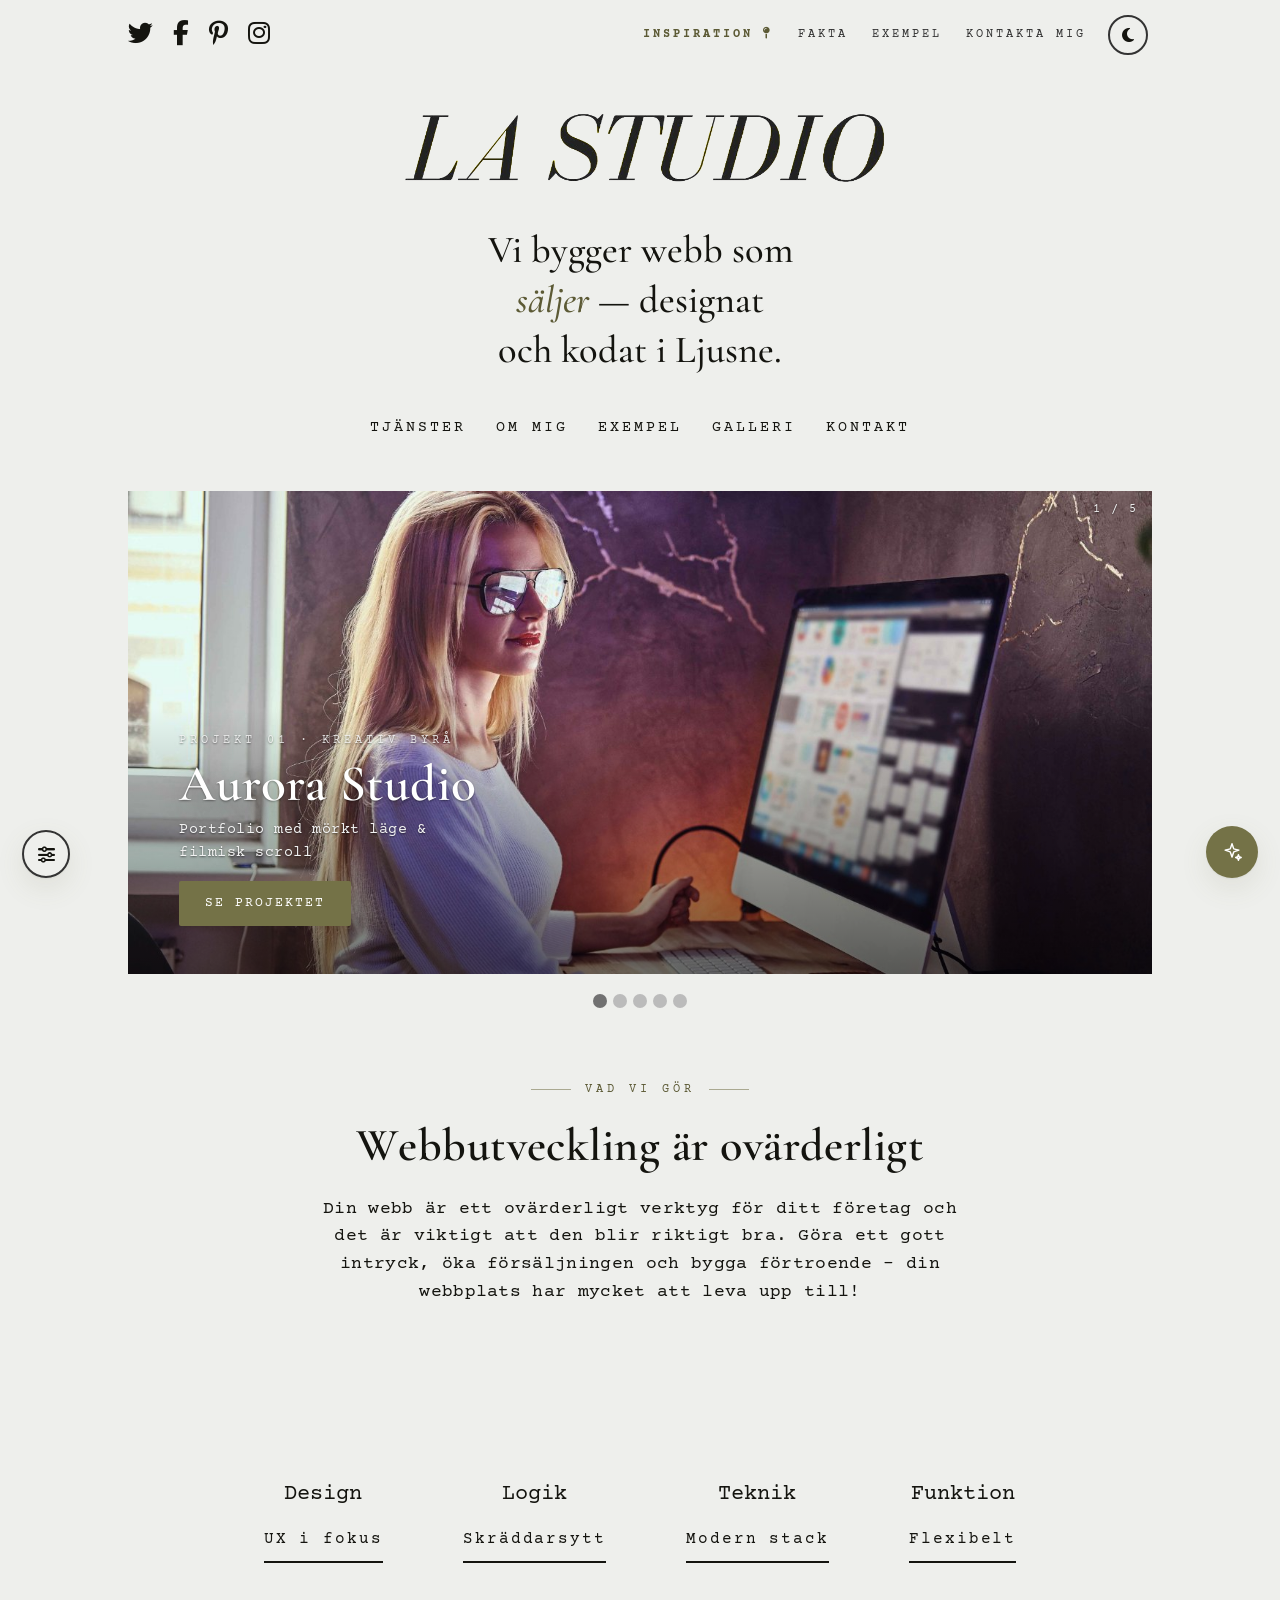
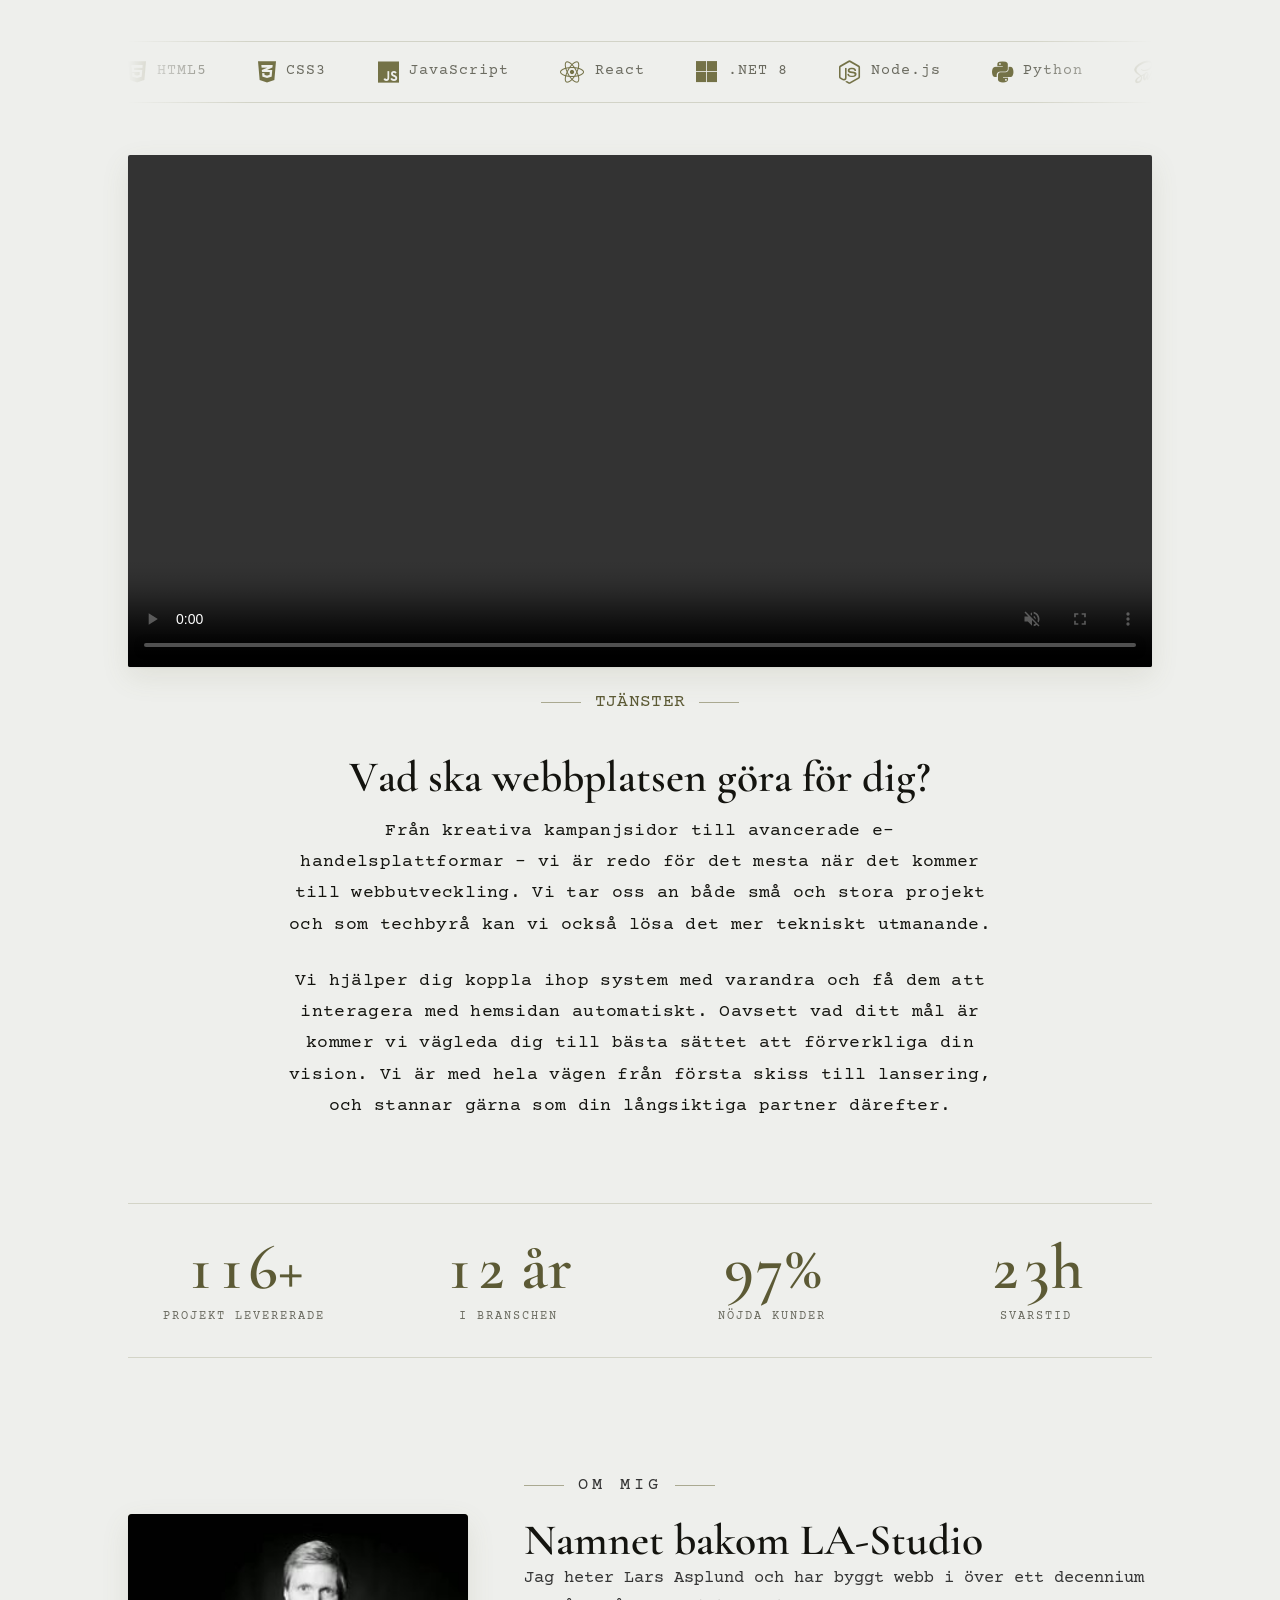
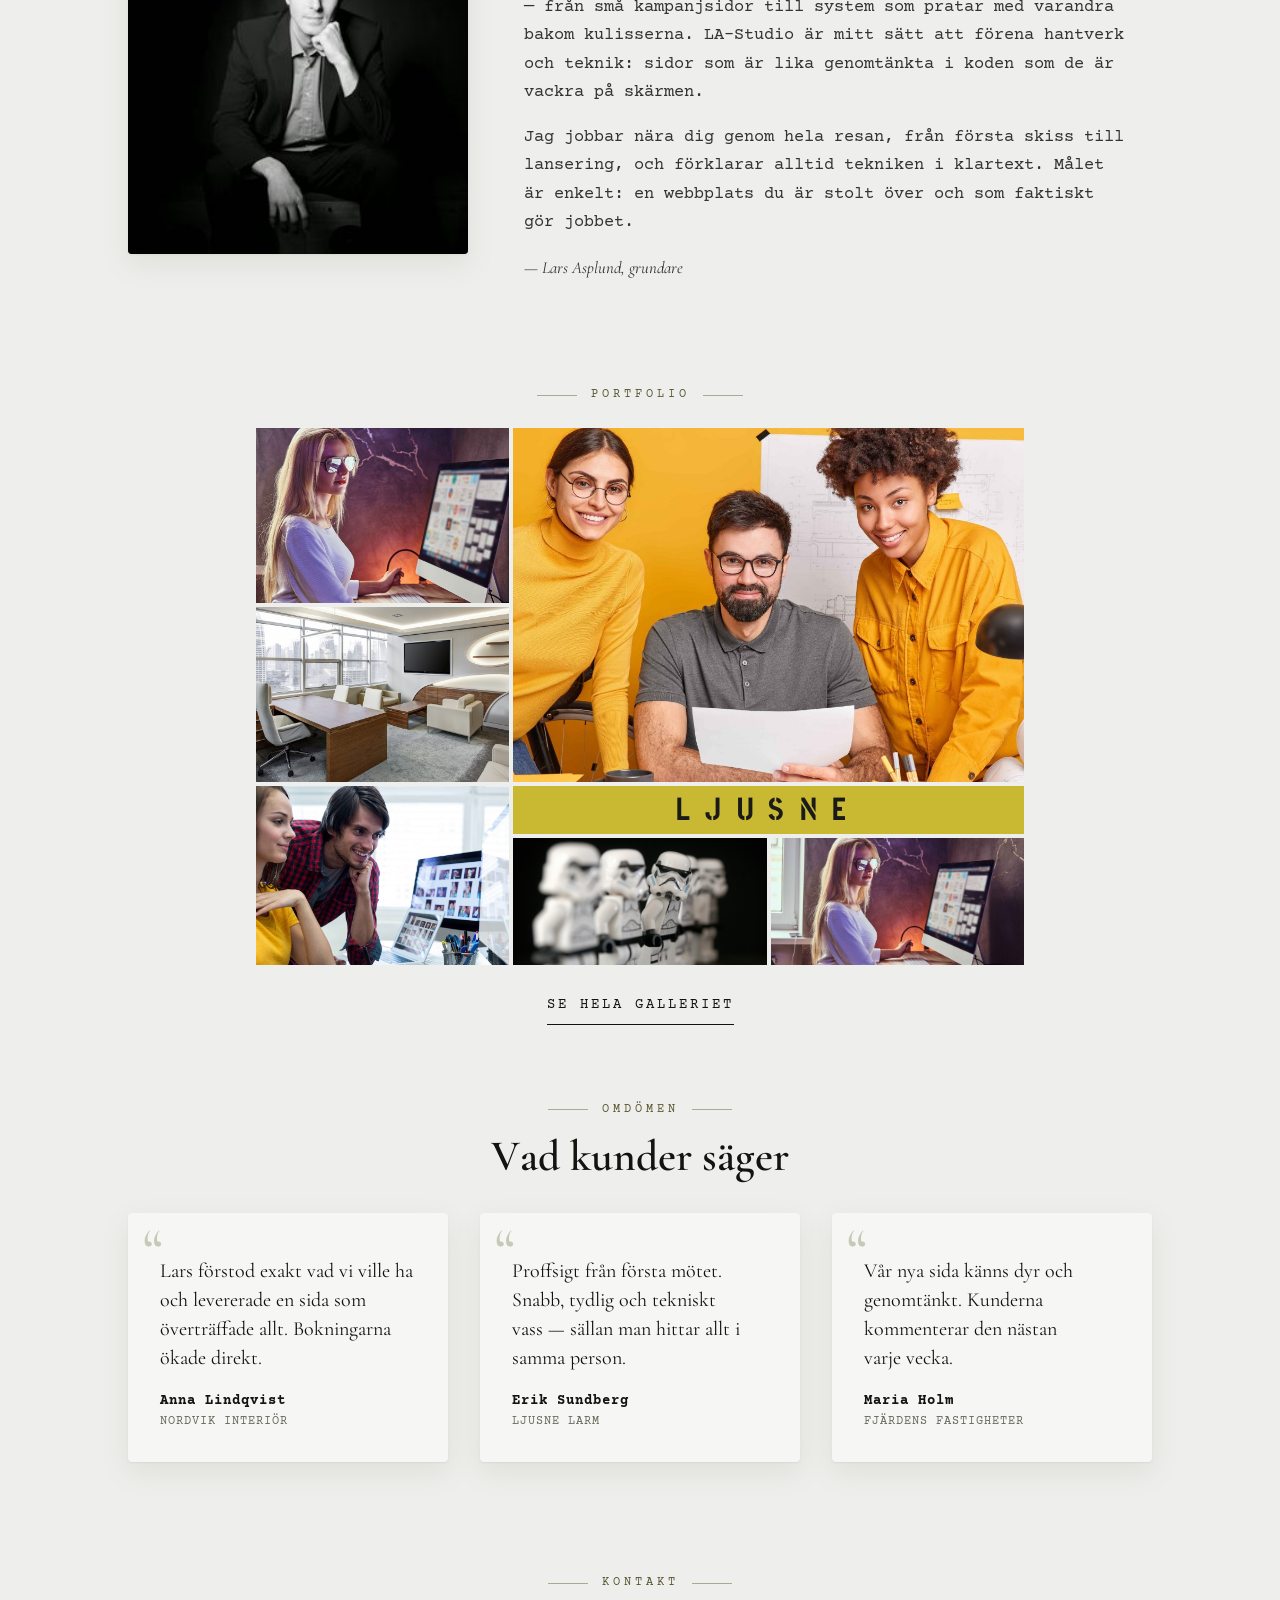
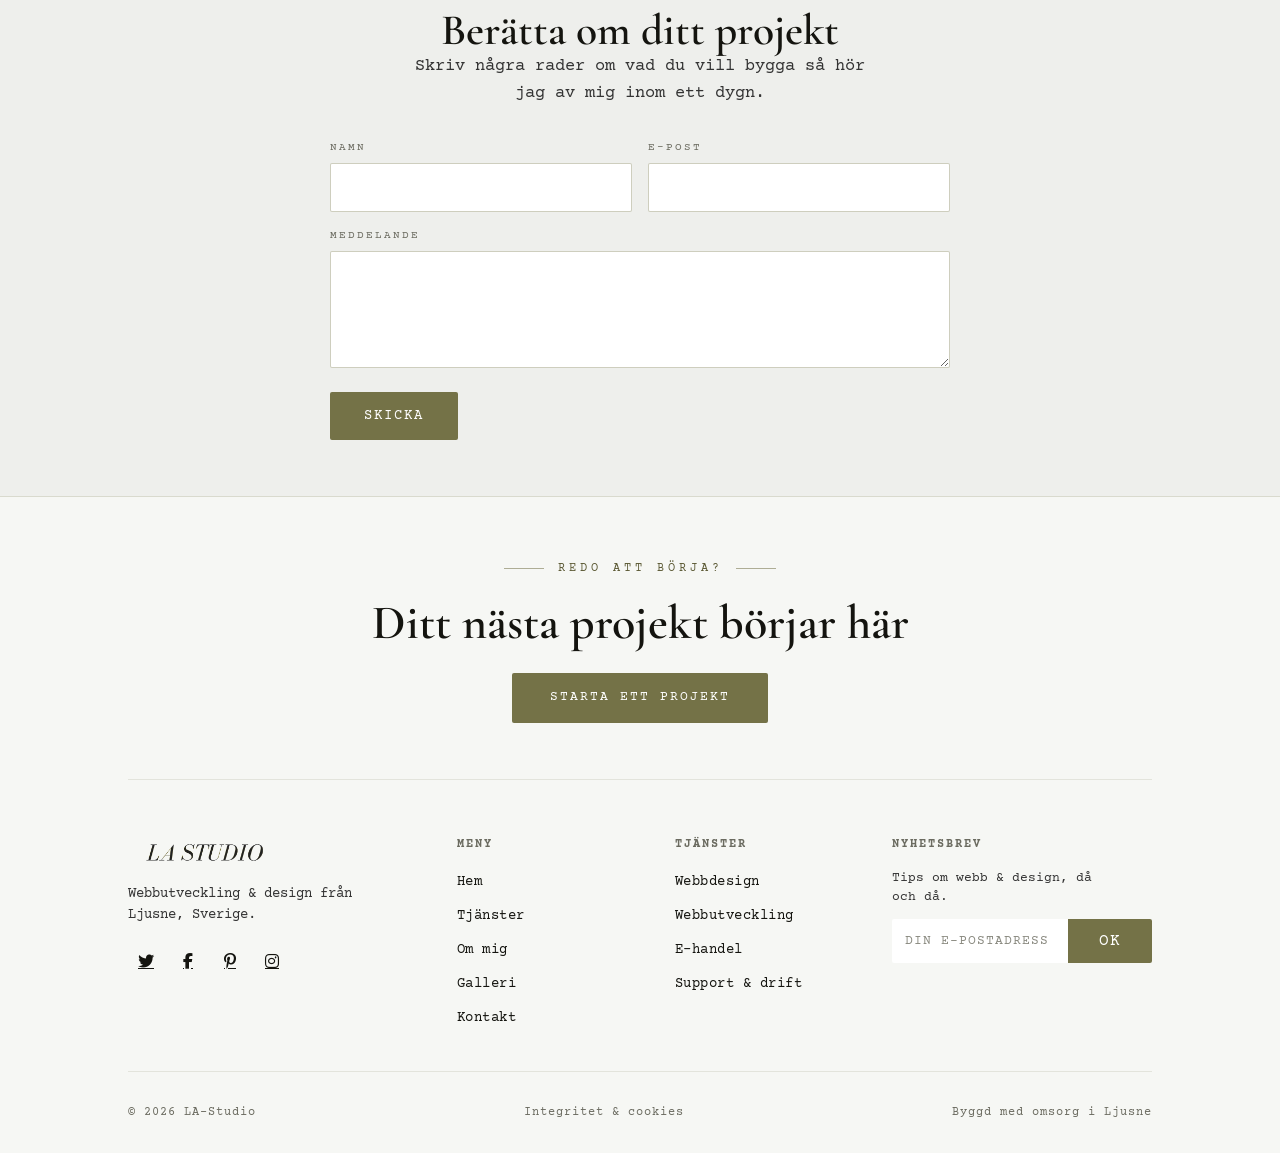
==== commit 56761341: "fable51" ====
--- a/index.html
+++ b/index.html
@@ -2,92 +2,101 @@
 <html lang="sv">
   <head>
     <meta charset="UTF-8" />
-    <meta name="viewport" content="width=device-width, initial-scale=1.0" />
+    <meta name="viewport" content="width=device-width, initial-scale=1" />
+    <title>LA-Studio — Webbutveckling i Ljusne</title>
     <meta
       name="description"
-      content="LA-Studio — webbutveckling och design i Ljusne. Vi bygger webb som säljer."
+      content="LA-Studio — webbutveckling och design i Ljusne. Vi bygger webb som säljer: design, e-handel, systemintegration och drift."
     />
-    <title>LA-Studio — Webbutveckling i Ljusne</title>
+    <meta name="theme-color" content="#eeefec" media="(prefers-color-scheme: light)" />
+    <meta name="theme-color" content="#121212" media="(prefers-color-scheme: dark)" />
+
+    <!-- Delning (Open Graph / Twitter) -->
+    <meta property="og:type" content="website" />
+    <meta property="og:title" content="LA-Studio — Webbutveckling i Ljusne" />
+    <meta property="og:description" content="Vi bygger webb som säljer — designat och kodat i Ljusne." />
+    <meta property="og:image" content="img/lagul2b.png" />
+    <meta property="og:locale" content="sv_SE" />
+    <meta name="twitter:card" content="summary_large_image" />
 
     <link rel="icon" type="image/svg+xml" href="img/favicon.svg" />
     <link rel="icon" type="image/png" sizes="32x32" href="img/favicon-32.png" />
     <link rel="apple-touch-icon" href="img/apple-touch-icon.png" />
 
-    <!-- Sätt tema + effektläge FÖRE första målning (ingen blink vid reload) -->
+    <!-- Tema + effektläge sätts FÖRE första målning så inget blinkar vid reload -->
     <script>
-      (function () {
+      (() => {
+        const html = document.documentElement;
         try {
-          var t = localStorage.getItem("theme");
-          if (
-            t === "dark" ||
-            (!t && matchMedia("(prefers-color-scheme: dark)").matches)
-          ) {
-            document.documentElement.setAttribute("data-theme", "dark");
+          const theme = localStorage.getItem("theme");
+          if (theme === "dark" || (!theme && matchMedia("(prefers-color-scheme: dark)").matches)) {
+            html.dataset.theme = "dark";
           }
-          var p = localStorage.getItem("laljusne:perfMode");
-          if (p !== "essential" && p !== "balanced" && p !== "cinematic") {
-            p = matchMedia("(prefers-reduced-motion: reduce)").matches
-              ? "essential"
-              : "balanced";
-            document.documentElement.setAttribute("data-perf-auto", "");
+          let perf = localStorage.getItem("laljusne:perfMode");
+          if (!["essential", "balanced", "cinematic"].includes(perf)) {
+            perf = matchMedia("(prefers-reduced-motion: reduce)").matches ? "essential" : "balanced";
+            html.dataset.perfAuto = "";
           }
-          document.documentElement.setAttribute("data-perf", p);
-        } catch (e) {
-          document.documentElement.setAttribute("data-perf", "balanced");
+          html.dataset.perf = perf;
+        } catch {
+          html.dataset.perf = "balanced";
         }
       })();
     </script>
 
-    <link
-      rel="stylesheet"
-      href="https://cdnjs.cloudflare.com/ajax/libs/font-awesome/6.5.1/css/all.min.css"
-    />
     <link rel="preconnect" href="https://fonts.googleapis.com" />
     <link rel="preconnect" href="https://fonts.gstatic.com" crossorigin />
     <link
-      href="https://fonts.googleapis.com/css2?family=Cormorant+Garamond:ital,wght@0,400;0,500;0,600;0,700;1,500&family=Courier+Prime:ital,wght@0,400;0,700;1,400;1,700&family=Stick+No+Bills:wght@200;300;400;500;600;700;800&display=swap"
+      href="https://fonts.googleapis.com/css2?family=Cormorant+Garamond:ital,wght@0,400;0,500;0,600;0,700;1,500&family=Courier+Prime:ital,wght@0,400;0,700;1,400;1,700&family=Stick+No+Bills:wght@700&display=swap"
       rel="stylesheet"
     />
-    <link rel="stylesheet" href="style.css" />
+    <link
+      rel="stylesheet"
+      href="https://cdnjs.cloudflare.com/ajax/libs/font-awesome/6.7.2/css/all.min.css"
+      crossorigin="anonymous"
+      referrerpolicy="no-referrer"
+    />
+    <link rel="stylesheet" href="css/style.css" />
+    <link rel="stylesheet" href="css/chat.css" />
   </head>
+
   <body>
-    <!-- Preloader -->
+    <a class="skip-link" href="#innehall">Hoppa till innehållet</a>
+
     <div class="preloader" id="preloader" aria-hidden="true">
-      <span class="preloader-mark">LA</span>
+      <span class="preloader__mark">LA</span>
     </div>
 
-    <!-- Custom cursor (endast Cinematic, fine pointer) -->
+    <!-- Custom cursor (endast Cinematic + fin pekare) -->
     <div class="cursor-ring" id="cursorRing" aria-hidden="true"></div>
     <div class="cursor-dot" id="cursorDot" aria-hidden="true"></div>
 
     <div class="container" id="top">
-      <!-- nav -->
-      <nav class="nav-container" aria-label="Huvudmeny">
-        <ul class="left-side">
+      <nav class="nav" aria-label="Huvudmeny">
+        <ul class="nav__social">
           <li><a href="#" aria-label="Twitter"><i class="fa-brands fa-twitter"></i></a></li>
           <li><a href="#" aria-label="Facebook"><i class="fa-brands fa-facebook-f"></i></a></li>
           <li><a href="#" aria-label="Pinterest"><i class="fa-brands fa-pinterest-p"></i></a></li>
           <li><a href="#" aria-label="Instagram"><i class="fa-brands fa-instagram"></i></a></li>
         </ul>
 
-        <ul class="right-side">
+        <ul class="nav__links">
           <li>
-            <a class="greenLinkText" href="#galleri"
-              >Inspiration <i class="fa-solid fa-map-pin"></i
-            ></a>
+            <a class="nav__link nav__link--accent" href="#galleri">Inspiration <i class="fa-solid fa-map-pin"></i></a>
           </li>
-          <li><a href="#vad-vi-gor">Fakta</a></li>
-          <li><a href="#portfolio">Exempel</a></li>
-          <li><a href="#kontakt">Kontakta mig</a></li>
+          <li><a class="nav__link" href="#vad-vi-gor">Fakta</a></li>
+          <li><a class="nav__link" href="#portfolio">Exempel</a></li>
+          <li><a class="nav__link" href="#kontakt">Kontakta mig</a></li>
           <li>
-            <button class="theme-toggle" id="themeToggle" aria-label="Byt tema">
+            <button class="icon-btn theme-toggle" id="themeToggle" type="button" aria-label="Byt tema">
               <i class="fa-solid fa-moon"></i>
             </button>
           </li>
           <li>
             <button
-              class="hamburger"
+              class="icon-btn hamburger"
               id="hamburgerBtn"
+              type="button"
               aria-label="Öppna menyn"
               aria-expanded="false"
               aria-controls="mobileMenu"
@@ -98,362 +107,350 @@
         </ul>
       </nav>
 
-      <main class="mainContainer">
-        <h1 class="sr-only">LA-Studio — webbutveckling i Ljusne</h1>
-        <img
-          id="headerbild"
-          src="img/lagul2b.png"
-          alt="LA Studio"
-          width="1000"
-          height="250"
-        />
-
-        <p class="hero-tagline" data-reveal>
-          Vi bygger webb som <em>säljer</em> — designat och kodat i Ljusne.
-        </p>
-
-        <!-- sektionsnav -->
-        <nav class="menuDown" aria-label="Sektioner">
-          <a href="#tjanster">Tjänster</a>
-          <a href="#om-mig">Om mig</a>
-          <a href="#portfolio">Exempel</a>
-          <a href="galleri.html">Galleri</a>
-          <a href="#kontakt">Kontakt</a>
-        </nav>
+      <main class="main" id="innehall">
+        <!-- Hero -->
+        <header class="hero">
+          <h1 class="sr-only">LA-Studio — webbutveckling i Ljusne</h1>
+          <img class="hero__logo" src="img/lagul2b.png" alt="LA Studio" width="1140" height="257" fetchpriority="high" />
+          <p class="hero__tagline" data-reveal>Vi bygger webb som <em>säljer</em> — designat och kodat i Ljusne.</p>
+
+          <nav class="section-nav" aria-label="Sektioner">
+            <a href="#tjanster">Tjänster</a>
+            <a href="#om-mig">Om mig</a>
+            <a href="#portfolio">Exempel</a>
+            <a href="galleri.html">Galleri</a>
+            <a href="#kontakt">Kontakt</a>
+          </nav>
+        </header>
 
         <!-- Karusell -->
-        <section
-          class="slideshow-container"
-          id="portfolio"
-          aria-roledescription="karusell"
-          aria-label="Utvalda projekt"
-        >
-          <div class="mySlides">
-            <div class="numbertext">1 / 5</div>
-            <img src="img/karusell/gator1.jpg" alt="Aurora Studio — projekt" />
-            <div class="slide-content">
-              <p class="slide-eyebrow">Projekt 01 · Kreativ byrå</p>
-              <p class="slide-title">Aurora Studio</p>
-              <p class="slide-desc">Portfolio med mörkt läge &amp; filmisk scroll</p>
-              <a class="buttonInPicture" href="#">Se projektet</a>
-            </div>
-          </div>
-
-          <div class="mySlides">
-            <div class="numbertext">2 / 5</div>
-            <img src="img/karusell/kontortomt1.jpg" alt="Nordvik Interiör — projekt" />
-            <div class="slide-content">
-              <p class="slide-eyebrow">Projekt 02 · E-handel</p>
-              <p class="slide-title">Nordvik Interiör</p>
-              <p class="slide-desc">Butik med varukorg, önskelista &amp; Stripe</p>
-              <a class="buttonInPicture" href="#">Se projektet</a>
-            </div>
-          </div>
-
-          <div class="mySlides">
-            <div class="numbertext">3 / 5</div>
-            <img src="img/karusell/guldator1.jpg" alt="Ljusne Larm — projekt" />
-            <div class="slide-content">
-              <p class="slide-eyebrow">Projekt 03 · Säkerhet</p>
-              <p class="slide-title">Ljusne Larm</p>
-              <p class="slide-desc">Bokning &amp; kundportal för larmbolag</p>
-              <a class="buttonInPicture" href="#">Se projektet</a>
-            </div>
-          </div>
-
-          <div class="mySlides">
-            <div class="numbertext">4 / 5</div>
-            <img src="img/karusell/guldator2.jpg" alt="Fjärdens Fastigheter — projekt" />
-            <div class="slide-content">
-              <p class="slide-eyebrow">Projekt 04 · Fastigheter</p>
-              <p class="slide-title">Fjärdens Fastigheter</p>
-              <p class="slide-desc">Objektsportal med kartsök &amp; filter</p>
-              <a class="buttonInPicture" href="#">Se projektet</a>
-            </div>
-          </div>
-
-          <div class="mySlides">
-            <div class="numbertext">5 / 5</div>
-            <img src="img/karusell/storm1.jpg" alt="Kustväder — projekt" />
-            <div class="slide-content">
-              <p class="slide-eyebrow">Projekt 05 · Dashboard</p>
-              <p class="slide-title">Kustväder</p>
-              <p class="slide-desc">Väderpanel i realtid med öppet API</p>
-              <a class="buttonInPicture" href="#">Se projektet</a>
-            </div>
-          </div>
-
-          <button class="slide-arrow slide-prev" id="slidePrev" aria-label="Föregående bild">
+        <section class="carousel" id="portfolio" role="region" aria-roledescription="karusell" aria-label="Utvalda projekt">
+          <div class="carousel__slide">
+            <div class="carousel__count">1 / 5</div>
+            <img
+              src="img/karusell/gator1-1400.jpg"
+              srcset="img/karusell/gator1-1400.jpg 1400w, img/karusell/gator1.jpg 4400w"
+              sizes="(max-width: 768px) 100vw, 80vw"
+              width="4400"
+              height="2077"
+              alt="Aurora Studio — projekt"
+              fetchpriority="high"
+            />
+            <div class="carousel__content">
+              <p class="carousel__eyebrow">Projekt 01 · Kreativ byrå</p>
+              <h2 class="carousel__title">Aurora Studio</h2>
+              <p class="carousel__desc">Portfolio med mörkt läge &amp; filmisk scroll</p>
+              <a class="btn btn--sm" href="#">Se projektet</a>
+            </div>
+          </div>
+
+          <div class="carousel__slide">
+            <div class="carousel__count">2 / 5</div>
+            <img src="img/karusell/kontortomt1.jpg" width="1280" height="604" alt="Nordvik Interiör — projekt" loading="lazy" />
+            <div class="carousel__content">
+              <p class="carousel__eyebrow">Projekt 02 · E-handel</p>
+              <h2 class="carousel__title">Nordvik Interiör</h2>
+              <p class="carousel__desc">Butik med varukorg, önskelista &amp; Stripe</p>
+              <a class="btn btn--sm" href="#">Se projektet</a>
+            </div>
+          </div>
+
+          <div class="carousel__slide">
+            <div class="carousel__count">3 / 5</div>
+            <img
+              src="img/karusell/guldator1-1400.jpg"
+              srcset="img/karusell/guldator1-1400.jpg 1400w, img/karusell/guldator1.jpg 4397w"
+              sizes="(max-width: 768px) 100vw, 80vw"
+              width="4397"
+              height="2077"
+              alt="Ljusne Larm — projekt"
+              loading="lazy"
+            />
+            <div class="carousel__content">
+              <p class="carousel__eyebrow">Projekt 03 · Säkerhet</p>
+              <h2 class="carousel__title">Ljusne Larm</h2>
+              <p class="carousel__desc">Bokning &amp; kundportal för larmbolag</p>
+              <a class="btn btn--sm" href="#">Se projektet</a>
+            </div>
+          </div>
+
+          <div class="carousel__slide">
+            <div class="carousel__count">4 / 5</div>
+            <img
+              src="img/karusell/guldator2-1400.jpg"
+              srcset="img/karusell/guldator2-1400.jpg 1400w, img/karusell/guldator2.jpg 4400w"
+              sizes="(max-width: 768px) 100vw, 80vw"
+              width="4400"
+              height="2097"
+              alt="Fjärdens Fastigheter — projekt"
+              loading="lazy"
+            />
+            <div class="carousel__content">
+              <p class="carousel__eyebrow">Projekt 04 · Fastigheter</p>
+              <h2 class="carousel__title">Fjärdens Fastigheter</h2>
+              <p class="carousel__desc">Objektsportal med kartsök &amp; filter</p>
+              <a class="btn btn--sm" href="#">Se projektet</a>
+            </div>
+          </div>
+
+          <div class="carousel__slide">
+            <div class="carousel__count">5 / 5</div>
+            <img src="img/karusell/storm1.jpg" width="1280" height="614" alt="Kustväder — projekt" loading="lazy" />
+            <div class="carousel__content">
+              <p class="carousel__eyebrow">Projekt 05 · Dashboard</p>
+              <h2 class="carousel__title">Kustväder</h2>
+              <p class="carousel__desc">Väderpanel i realtid med öppet API</p>
+              <a class="btn btn--sm" href="#">Se projektet</a>
+            </div>
+          </div>
+
+          <button class="carousel__arrow carousel__arrow--prev" id="slidePrev" type="button" aria-label="Föregående bild">
             <i class="fa-solid fa-chevron-left"></i>
           </button>
-          <button class="slide-arrow slide-next" id="slideNext" aria-label="Nästa bild">
+          <button class="carousel__arrow carousel__arrow--next" id="slideNext" type="button" aria-label="Nästa bild">
             <i class="fa-solid fa-chevron-right"></i>
           </button>
         </section>
 
-        <div class="trecirklarunderkarusell" role="tablist" aria-label="Välj bild">
-          <button class="dot" aria-label="Visa bild 1"></button>
-          <button class="dot" aria-label="Visa bild 2"></button>
-          <button class="dot" aria-label="Visa bild 3"></button>
-          <button class="dot" aria-label="Visa bild 4"></button>
-          <button class="dot" aria-label="Visa bild 5"></button>
+        <div class="carousel__dots" role="tablist" aria-label="Välj bild">
+          <button class="carousel__dot" type="button" role="tab" aria-label="Visa bild 1"></button>
+          <button class="carousel__dot" type="button" role="tab" aria-label="Visa bild 2"></button>
+          <button class="carousel__dot" type="button" role="tab" aria-label="Visa bild 3"></button>
+          <button class="carousel__dot" type="button" role="tab" aria-label="Visa bild 4"></button>
+          <button class="carousel__dot" type="button" role="tab" aria-label="Visa bild 5"></button>
         </div>
 
-        <section class="MiddleContainer" id="vad-vi-gor">
-          <div class="middleTextHeadinAndText" data-reveal>
+        <!-- Vad vi gör -->
+        <section class="services" id="vad-vi-gor">
+          <div class="services__intro" data-reveal>
             <p class="eyebrow">Vad vi gör</p>
-            <h2 class="MiddleHeading split-text" data-split>
-              Webbutveckling är ovärderligt
-            </h2>
-            <p class="subtitleMiddel">
-              Din webb är ett ovärderligt verktyg för ditt företag och det är
-              viktigt att den blir riktigt bra. Göra ett gott intryck, öka
-              försäljningen och bygga förtroende – din webbplats har mycket att
-              leva upp till!
+            <h2 class="services__heading split-text" data-split>Webbutveckling är ovärderligt</h2>
+            <p class="services__lead">
+              Din webb är ett ovärderligt verktyg för ditt företag och det är viktigt att den blir riktigt bra.
+              Göra ett gott intryck, öka försäljningen och bygga förtroende – din webbplats har mycket att leva
+              upp till!
             </p>
           </div>
 
-          <div class="card-container">
-            <div class="card" data-reveal>
-              <i class="icon" data-lucide="pen-tool" stroke-width="1.5"></i>
-              <h3 class="threeColumHeading">Design</h3>
-              <p class="secondary-text">UX i fokus</p>
-            </div>
-            <div class="card" data-reveal>
-              <i class="icon" data-lucide="braces" stroke-width="1.5"></i>
-              <h3 class="threeColumHeading">Logik</h3>
-              <p class="secondary-text">Skräddarsytt</p>
-            </div>
-            <div class="card" data-reveal>
-              <i class="icon" data-lucide="cpu" stroke-width="1.5"></i>
-              <h3 class="threeColumHeading">Teknik</h3>
-              <p class="secondary-text">Modern stack</p>
-            </div>
-            <div class="card" data-reveal>
-              <i class="icon" data-lucide="puzzle" stroke-width="1.5"></i>
-              <h3 class="threeColumHeading">Funktion</h3>
-              <p class="secondary-text">Flexibelt</p>
-            </div>
-          </div>
-        </section>
-
-        <!-- Teknik-marquee -->
-        <section class="tech-marquee" aria-label="Teknik vi jobbar med">
-          <div class="marquee-track">
-            <span class="marquee-item"><i class="fa-brands fa-html5"></i>HTML5</span>
-            <span class="marquee-item"><i class="fa-brands fa-css3-alt"></i>CSS3</span>
-            <span class="marquee-item"><i class="fa-brands fa-js"></i>JavaScript</span>
-            <span class="marquee-item"><i class="fa-brands fa-react"></i>React</span>
-            <span class="marquee-item"><i class="fa-brands fa-microsoft"></i>.NET 8</span>
-            <span class="marquee-item"><i class="fa-brands fa-node-js"></i>Node.js</span>
-            <span class="marquee-item"><i class="fa-brands fa-python"></i>Python</span>
-            <span class="marquee-item"><i class="fa-brands fa-sass"></i>Sass</span>
-            <span class="marquee-item"><i class="fa-brands fa-git-alt"></i>Git</span>
-            <span class="marquee-item"><i class="fa-brands fa-figma"></i>Figma</span>
-            <span class="marquee-item" aria-hidden="true"><i class="fa-brands fa-html5"></i>HTML5</span>
-            <span class="marquee-item" aria-hidden="true"><i class="fa-brands fa-css3-alt"></i>CSS3</span>
-            <span class="marquee-item" aria-hidden="true"><i class="fa-brands fa-js"></i>JavaScript</span>
-            <span class="marquee-item" aria-hidden="true"><i class="fa-brands fa-react"></i>React</span>
-            <span class="marquee-item" aria-hidden="true"><i class="fa-brands fa-microsoft"></i>.NET 8</span>
-            <span class="marquee-item" aria-hidden="true"><i class="fa-brands fa-node-js"></i>Node.js</span>
-            <span class="marquee-item" aria-hidden="true"><i class="fa-brands fa-python"></i>Python</span>
-            <span class="marquee-item" aria-hidden="true"><i class="fa-brands fa-sass"></i>Sass</span>
-            <span class="marquee-item" aria-hidden="true"><i class="fa-brands fa-git-alt"></i>Git</span>
-            <span class="marquee-item" aria-hidden="true"><i class="fa-brands fa-figma"></i>Figma</span>
-          </div>
-        </section>
-
-        <video
-          class="film"
-          id="heroFilm"
-          muted
-          loop
-          playsinline
-          preload="metadata"
-        >
-          <source
-            src="img/movies/production_id_4464847 (1080p).mp4"
-            type="video/mp4"
-          />
+          <div class="services__grid">
+            <article class="service-card" data-reveal>
+              <i class="service-card__icon" data-lucide="pen-tool" aria-hidden="true"></i>
+              <h3 class="service-card__title">Design</h3>
+              <p class="service-card__tag">UX i fokus</p>
+            </article>
+            <article class="service-card" data-reveal>
+              <i class="service-card__icon" data-lucide="braces" aria-hidden="true"></i>
+              <h3 class="service-card__title">Logik</h3>
+              <p class="service-card__tag">Skräddarsytt</p>
+            </article>
+            <article class="service-card" data-reveal>
+              <i class="service-card__icon" data-lucide="cpu" aria-hidden="true"></i>
+              <h3 class="service-card__title">Teknik</h3>
+              <p class="service-card__tag">Modern stack</p>
+            </article>
+            <article class="service-card" data-reveal>
+              <i class="service-card__icon" data-lucide="puzzle" aria-hidden="true"></i>
+              <h3 class="service-card__title">Funktion</h3>
+              <p class="service-card__tag">Flexibelt</p>
+            </article>
+          </div>
+        </section>
+
+        <!-- Teknik-marquee (listan dubbleras för sömlös loop) -->
+        <section class="marquee" aria-label="Teknik vi jobbar med">
+          <div class="marquee__track">
+            <span class="marquee__item"><i class="fa-brands fa-html5"></i>HTML5</span>
+            <span class="marquee__item"><i class="fa-brands fa-css3-alt"></i>CSS3</span>
+            <span class="marquee__item"><i class="fa-brands fa-js"></i>JavaScript</span>
+            <span class="marquee__item"><i class="fa-brands fa-react"></i>React</span>
+            <span class="marquee__item"><i class="fa-brands fa-microsoft"></i>.NET 8</span>
+            <span class="marquee__item"><i class="fa-brands fa-node-js"></i>Node.js</span>
+            <span class="marquee__item"><i class="fa-brands fa-python"></i>Python</span>
+            <span class="marquee__item"><i class="fa-brands fa-sass"></i>Sass</span>
+            <span class="marquee__item"><i class="fa-brands fa-git-alt"></i>Git</span>
+            <span class="marquee__item"><i class="fa-brands fa-figma"></i>Figma</span>
+            <span class="marquee__item" aria-hidden="true"><i class="fa-brands fa-html5"></i>HTML5</span>
+            <span class="marquee__item" aria-hidden="true"><i class="fa-brands fa-css3-alt"></i>CSS3</span>
+            <span class="marquee__item" aria-hidden="true"><i class="fa-brands fa-js"></i>JavaScript</span>
+            <span class="marquee__item" aria-hidden="true"><i class="fa-brands fa-react"></i>React</span>
+            <span class="marquee__item" aria-hidden="true"><i class="fa-brands fa-microsoft"></i>.NET 8</span>
+            <span class="marquee__item" aria-hidden="true"><i class="fa-brands fa-node-js"></i>Node.js</span>
+            <span class="marquee__item" aria-hidden="true"><i class="fa-brands fa-python"></i>Python</span>
+            <span class="marquee__item" aria-hidden="true"><i class="fa-brands fa-sass"></i>Sass</span>
+            <span class="marquee__item" aria-hidden="true"><i class="fa-brands fa-git-alt"></i>Git</span>
+            <span class="marquee__item" aria-hidden="true"><i class="fa-brands fa-figma"></i>Figma</span>
+          </div>
+        </section>
+
+        <!-- Showreel — spelas bara när den syns, aldrig i Essential -->
+        <video class="showreel" id="heroFilm" muted loop playsinline preload="metadata" aria-label="Showreel">
+          <source src="img/movies/hero.mp4" type="video/mp4" />
         </video>
 
-        <section class="smallText" id="tjanster" data-reveal>
+        <!-- Tjänster -->
+        <section class="pitch" id="tjanster" data-reveal>
           <p class="eyebrow">Tjänster</p>
           <h2 class="split-text" data-split>Vad ska webbplatsen göra för dig?</h2>
           <p>
-            Från kreativa kampanjsidor till avancerade e-handelsplattformar – vi
-            är redo för det mesta när det kommer till webbutveckling. Vi tar oss
-            an både små och stora projekt och som techbyrå kan vi också lösa det
-            mer tekniskt utmanande.
+            Från kreativa kampanjsidor till avancerade e-handelsplattformar – vi är redo för det mesta när det
+            kommer till webbutveckling. Vi tar oss an både små och stora projekt och som techbyrå kan vi också
+            lösa det mer tekniskt utmanande.
           </p>
           <p>
-            Vi hjälper dig koppla ihop system med varandra och få dem att
-            interagera med hemsidan automatiskt. Oavsett vad ditt mål är kommer
-            vi vägleda dig till bästa sättet att förverkliga din vision. Vi är
-            med hela vägen från första skiss till lansering, och stannar gärna
-            som din långsiktiga partner därefter.
+            Vi hjälper dig koppla ihop system med varandra och få dem att interagera med hemsidan automatiskt.
+            Oavsett vad ditt mål är kommer vi vägleda dig till bästa sättet att förverkliga din vision. Vi är
+            med hela vägen från första skiss till lansering, och stannar gärna som din långsiktiga partner
+            därefter.
           </p>
         </section>
 
         <!-- Statistik -->
-        <section class="stats-section" aria-label="I siffror">
-          <div class="stat" data-reveal>
-            <span class="stat-number" data-count="120" data-suffix="+">0</span>
-            <p class="stat-label">Projekt levererade</p>
-          </div>
-          <div class="stat" data-reveal>
-            <span class="stat-number" data-count="12" data-suffix=" år">0</span>
-            <p class="stat-label">I branschen</p>
-          </div>
-          <div class="stat" data-reveal>
-            <span class="stat-number" data-count="100" data-suffix="%">0</span>
-            <p class="stat-label">Nöjda kunder</p>
-          </div>
-          <div class="stat" data-reveal>
-            <span class="stat-number" data-count="24" data-suffix="h">0</span>
-            <p class="stat-label">Svarstid</p>
+        <section class="stats" aria-label="I siffror">
+          <div class="stats__item" data-reveal>
+            <span class="stats__number" data-count="120" data-suffix="+">0</span>
+            <p class="stats__label">Projekt levererade</p>
+          </div>
+          <div class="stats__item" data-reveal>
+            <span class="stats__number" data-count="12" data-suffix=" år">0</span>
+            <p class="stats__label">I branschen</p>
+          </div>
+          <div class="stats__item" data-reveal>
+            <span class="stats__number" data-count="100" data-suffix="%">0</span>
+            <p class="stats__label">Nöjda kunder</p>
+          </div>
+          <div class="stats__item" data-reveal>
+            <span class="stats__number" data-count="24" data-suffix="h">0</span>
+            <p class="stats__label">Svarstid</p>
           </div>
         </section>
 
         <!-- Om mig -->
-        <section class="about-section" id="om-mig">
-          <!-- Porträtt: img/lars.jpg (nerladdat från Lars Cloudinary 2026-07-09).
-               Olivgradienten under fungerar som fallback om bilden inte laddar. -->
-          <div class="about-portrait" data-reveal>
-            <img
-              src="img/lars.jpg"
-              alt="Lars Asplund, grundare av LA-Studio"
-              loading="lazy"
-            />
-          </div>
-          <div class="about-text" data-reveal>
+        <section class="about" id="om-mig">
+          <div class="about__portrait" data-reveal>
+            <!-- 280×280 källbild — ramen är cap:ad så den inte skalas upp. Byt till ≥800px när det finns. -->
+            <img src="img/lars.jpg" width="280" height="280" alt="Lars Asplund, grundare av LA-Studio" loading="lazy" />
+          </div>
+          <div class="about__text" data-reveal>
             <p class="eyebrow">Om mig</p>
-            <h2 class="about-heading split-text" data-split>Namnet bakom LA-Studio</h2>
+            <h2 class="about__heading split-text" data-split>Namnet bakom LA-Studio</h2>
             <p>
-              Jag heter Lars Asplund och har byggt webb i över ett decennium —
-              från små kampanjsidor till system som pratar med varandra bakom
-              kulisserna. LA-Studio är mitt sätt att förena hantverk och teknik:
+              Jag heter Lars Asplund och har byggt webb i över ett decennium — från små kampanjsidor till system
+              som pratar med varandra bakom kulisserna. LA-Studio är mitt sätt att förena hantverk och teknik:
               sidor som är lika genomtänkta i koden som de är vackra på skärmen.
             </p>
             <p>
-              Jag jobbar nära dig genom hela resan, från första skiss till
-              lansering, och förklarar alltid tekniken i klartext. Målet är
-              enkelt: en webbplats du är stolt över och som faktiskt gör jobbet.
+              Jag jobbar nära dig genom hela resan, från första skiss till lansering, och förklarar alltid
+              tekniken i klartext. Målet är enkelt: en webbplats du är stolt över och som faktiskt gör jobbet.
             </p>
-            <p class="about-sign">— Lars Asplund, grundare</p>
+            <p class="about__sign">— Lars Asplund, grundare</p>
           </div>
         </section>
 
         <!-- Fotovägg -->
-        <section id="galleri" class="galleri-section">
+        <section class="portfolio" id="galleri" aria-label="Portfolio">
           <p class="eyebrow" data-reveal>Portfolio</p>
           <div class="photo-wall">
-            <button class="photo-wall-item pw-left1 lightbox-trigger" data-reveal data-caption="Aurora Studio — kreativ byrå">
-              <img src="img/karusell/gator1.jpg" alt="Aurora Studio" loading="lazy" />
-            </button>
-            <button class="photo-wall-item pw-left2 lightbox-trigger" data-reveal data-caption="Nordvik Interiör — e-handel">
-              <img src="img/karusell/kontortomt1.jpg" alt="Nordvik Interiör" loading="lazy" />
-            </button>
-            <button class="photo-wall-item pw-left3 lightbox-trigger" data-reveal data-caption="Ljusne Larm — säkerhet">
-              <img src="img/karusell/guldator1.jpg" alt="Ljusne Larm" loading="lazy" />
-            </button>
-            <button class="photo-wall-item pw-big lightbox-trigger" data-reveal data-caption="Fjärdens Fastigheter — objektsportal">
-              <img src="img/karusell/guldator2.jpg" alt="Fjärdens Fastigheter" loading="lazy" />
-            </button>
-            <div class="photo-wall-item pw-ljusne" data-reveal>
+            <button class="photo-wall__item photo-wall__item--left1 lightbox-trigger" type="button" data-reveal data-caption="Aurora Studio — kreativ byrå">
+              <img src="img/karusell/gator1-1400.jpg" width="1400" height="661" alt="Aurora Studio" loading="lazy" />
+            </button>
+            <button class="photo-wall__item photo-wall__item--left2 lightbox-trigger" type="button" data-reveal data-caption="Nordvik Interiör — e-handel">
+              <img src="img/karusell/kontortomt1.jpg" width="1280" height="604" alt="Nordvik Interiör" loading="lazy" />
+            </button>
+            <button class="photo-wall__item photo-wall__item--left3 lightbox-trigger" type="button" data-reveal data-caption="Ljusne Larm — säkerhet">
+              <img src="img/karusell/guldator1-1400.jpg" width="1400" height="661" alt="Ljusne Larm" loading="lazy" />
+            </button>
+            <button class="photo-wall__item photo-wall__item--big lightbox-trigger" type="button" data-reveal data-caption="Fjärdens Fastigheter — objektsportal">
+              <img src="img/karusell/guldator2-1400.jpg" width="1400" height="667" alt="Fjärdens Fastigheter" loading="lazy" />
+            </button>
+            <div class="photo-wall__item photo-wall__item--ljusne" data-reveal>
               <span>LJUSNE</span>
             </div>
-            <button class="photo-wall-item pw-bot1 lightbox-trigger" data-reveal data-caption="Kustväder — dashboard">
-              <img src="img/karusell/storm1.jpg" alt="Kustväder" loading="lazy" />
-            </button>
-            <button class="photo-wall-item pw-bot2 lightbox-trigger" data-reveal data-caption="Aurora Studio — kampanjsida">
-              <img src="img/karusell/gator1.jpg" alt="Aurora Studio kampanj" loading="lazy" />
-            </button>
-          </div>
-          <a class="viewGalleryLink" href="galleri.html">SE HELA GALLERIET</a>
+            <button class="photo-wall__item photo-wall__item--bot1 lightbox-trigger" type="button" data-reveal data-caption="Kustväder — dashboard">
+              <img src="img/karusell/storm1.jpg" width="1280" height="614" alt="Kustväder" loading="lazy" />
+            </button>
+            <button class="photo-wall__item photo-wall__item--bot2 lightbox-trigger" type="button" data-reveal data-caption="Aurora Studio — kampanjsida">
+              <img src="img/karusell/gator1-1400.jpg" width="1400" height="661" alt="Aurora Studio kampanj" loading="lazy" />
+            </button>
+          </div>
+          <a class="link-underline" href="galleri.html">Se hela galleriet</a>
         </section>
 
         <!-- Omdömen (demo — live via Trustpilot/Yotpo) -->
         <section class="testimonials" id="omdomen">
           <p class="eyebrow" data-reveal>Omdömen</p>
-          <h2 class="testimonials-heading split-text" data-split>Vad kunder säger</h2>
-          <div class="testimonial-grid">
+          <h2 class="testimonials__heading split-text" data-split>Vad kunder säger</h2>
+          <div class="testimonials__grid">
             <blockquote class="testimonial" data-reveal>
-              <p class="testimonial-quote">
-                Lars förstod exakt vad vi ville ha och levererade en sida som
-                överträffade allt. Bokningarna ökade direkt.
+              <p class="testimonial__quote">
+                Lars förstod exakt vad vi ville ha och levererade en sida som överträffade allt. Bokningarna
+                ökade direkt.
               </p>
-              <footer class="testimonial-author">
-                <span class="t-name">Anna Lindqvist</span>
-                <span class="t-role">Nordvik Interiör</span>
+              <footer class="testimonial__author">
+                <span class="testimonial__name">Anna Lindqvist</span>
+                <span class="testimonial__role">Nordvik Interiör</span>
               </footer>
             </blockquote>
             <blockquote class="testimonial" data-reveal>
-              <p class="testimonial-quote">
-                Proffsigt från första mötet. Snabb, tydlig och tekniskt vass —
-                sällan man hittar allt i samma person.
+              <p class="testimonial__quote">
+                Proffsigt från första mötet. Snabb, tydlig och tekniskt vass — sällan man hittar allt i samma
+                person.
               </p>
-              <footer class="testimonial-author">
-                <span class="t-name">Erik Sundberg</span>
-                <span class="t-role">Ljusne Larm</span>
+              <footer class="testimonial__author">
+                <span class="testimonial__name">Erik Sundberg</span>
+                <span class="testimonial__role">Ljusne Larm</span>
               </footer>
             </blockquote>
             <blockquote class="testimonial" data-reveal>
-              <p class="testimonial-quote">
-                Vår nya sida känns dyr och genomtänkt. Kunderna kommenterar den
-                nästan varje vecka.
+              <p class="testimonial__quote">
+                Vår nya sida känns dyr och genomtänkt. Kunderna kommenterar den nästan varje vecka.
               </p>
-              <footer class="testimonial-author">
-                <span class="t-name">Maria Holm</span>
-                <span class="t-role">Fjärdens Fastigheter</span>
+              <footer class="testimonial__author">
+                <span class="testimonial__name">Maria Holm</span>
+                <span class="testimonial__role">Fjärdens Fastigheter</span>
               </footer>
             </blockquote>
           </div>
         </section>
 
-        <!-- Kontakt -->
-        <section class="contact-section" id="kontakt" data-reveal>
+        <!-- Kontakt (demo — live via Formspree/Netlify Forms) -->
+        <section class="contact" id="kontakt" data-reveal>
           <p class="eyebrow">Kontakt</p>
           <h2 class="split-text" data-split>Berätta om ditt projekt</h2>
-          <p class="contact-lead">
-            Skriv några rader om vad du vill bygga så hör jag av mig inom ett
-            dygn.
-          </p>
-          <form class="contact-form" id="contactForm" novalidate>
-            <div class="field-row">
-              <div class="field">
+          <p class="contact__lead">Skriv några rader om vad du vill bygga så hör jag av mig inom ett dygn.</p>
+          <form class="contact__form" id="contactForm" novalidate>
+            <div class="form__row">
+              <div class="form__field">
                 <label for="cf_name">Namn</label>
                 <input type="text" id="cf_name" name="name" autocomplete="name" required />
               </div>
-              <div class="field">
+              <div class="form__field">
                 <label for="cf_email">E-post</label>
                 <input type="email" id="cf_email" name="email" autocomplete="email" required />
               </div>
             </div>
-            <div class="field">
+            <div class="form__field">
               <label for="cf_msg">Meddelande</label>
               <textarea id="cf_msg" name="message" rows="4" required></textarea>
             </div>
-            <button type="submit" class="contact-submit">Skicka</button>
+            <button type="submit" class="btn">Skicka</button>
           </form>
         </section>
       </main>
     </div>
 
-    <!-- FOOTER -->
     <footer class="footer">
-      <div class="footer-inner">
-        <div class="footer-cta">
+      <div class="footer__inner">
+        <div class="footer__cta">
           <p class="eyebrow">Redo att börja?</p>
-          <h2 class="footer-cta-title">Ditt nästa projekt börjar här</h2>
-          <a href="#kontakt" class="footer-cta-btn">Starta ett projekt</a>
+          <h2 class="footer__cta-title">Ditt nästa projekt börjar här</h2>
+          <a href="#kontakt" class="btn btn--lg">Starta ett projekt</a>
         </div>
 
-        <div class="footer-main">
-          <div class="footer-brand">
-            <img src="img/lagul2b.png" alt="LA Studio" class="footer-logo" loading="lazy" />
+        <div class="footer__grid">
+          <div class="footer__brand">
+            <img src="img/lagul2b.png" class="footer__logo" width="1140" height="257" alt="LA Studio" loading="lazy" />
             <p>Webbutveckling &amp; design från Ljusne, Sverige.</p>
-            <div class="footer-social">
+            <div class="footer__social">
               <a href="#" aria-label="Twitter"><i class="fa-brands fa-twitter"></i></a>
               <a href="#" aria-label="Facebook"><i class="fa-brands fa-facebook-f"></i></a>
               <a href="#" aria-label="Pinterest"><i class="fa-brands fa-pinterest-p"></i></a>
@@ -461,7 +458,7 @@
             </div>
           </div>
 
-          <nav class="footer-col" aria-label="Meny">
+          <nav class="footer__col" aria-label="Meny">
             <h4>Meny</h4>
             <ul>
               <li><a href="#top">Hem</a></li>
@@ -472,7 +469,7 @@
             </ul>
           </nav>
 
-          <div class="footer-col">
+          <div class="footer__col">
             <h4>Tjänster</h4>
             <ul>
               <li><a href="#tjanster">Webbdesign</a></li>
@@ -482,27 +479,26 @@
             </ul>
           </div>
 
-          <div class="footer-col footer-col-news">
+          <div class="footer__col footer__col--news">
             <h4>Nyhetsbrev</h4>
-            <p class="footer-news-lead">Tips om webb &amp; design, då och då.</p>
-            <form id="newsletterForm" novalidate>
+            <p class="footer__lead">Tips om webb &amp; design, då och då.</p>
+            <form class="newsletter" id="newsletterForm" novalidate>
               <label class="sr-only" for="newsletter_field">Din e-postadress</label>
-              <div id="search_wrapper">
-                <input
-                  type="email"
-                  id="newsletter_field"
-                  name="email"
-                  placeholder="DIN E-POSTADRESS"
-                  autocomplete="email"
-                  required
-                />
-                <button id="newsletter_button" type="submit">OK</button>
-              </div>
+              <input
+                class="newsletter__input"
+                type="email"
+                id="newsletter_field"
+                name="email"
+                placeholder="DIN E-POSTADRESS"
+                autocomplete="email"
+                required
+              />
+              <button class="newsletter__btn" type="submit">OK</button>
             </form>
           </div>
         </div>
 
-        <div class="footer-bottom">
+        <div class="footer__bottom">
           <span>© 2026 LA-Studio</span>
           <a href="#">Integritet &amp; cookies</a>
           <span>Byggd med omsorg i Ljusne</span>
@@ -513,17 +509,17 @@
     <!-- Mobilmeny -->
     <div class="menu-backdrop" id="menuBackdrop" hidden></div>
     <aside class="mobile-menu" id="mobileMenu" aria-hidden="true" aria-label="Mobilmeny">
-      <button class="mobile-menu-close" id="mobileMenuClose" aria-label="Stäng menyn">
+      <button class="icon-btn mobile-menu__close" id="mobileMenuClose" type="button" aria-label="Stäng menyn">
         <i class="fa-solid fa-xmark"></i>
       </button>
-      <nav class="mobile-menu-links">
+      <nav class="mobile-menu__links">
         <a href="#tjanster">Tjänster</a>
         <a href="#om-mig">Om mig</a>
         <a href="#portfolio">Exempel</a>
         <a href="galleri.html">Galleri</a>
         <a href="#kontakt">Kontakt</a>
       </nav>
-      <div class="mobile-menu-social">
+      <div class="mobile-menu__social">
         <a href="#" aria-label="Twitter"><i class="fa-brands fa-twitter"></i></a>
         <a href="#" aria-label="Facebook"><i class="fa-brands fa-facebook-f"></i></a>
         <a href="#" aria-label="Pinterest"><i class="fa-brands fa-pinterest-p"></i></a>
@@ -531,56 +527,58 @@
       </div>
     </aside>
 
-    <!-- Lightbox -->
-    <div class="lightbox" id="lightbox" hidden aria-hidden="true" role="dialog" aria-label="Bildvisning">
-      <button class="lightbox-close" id="lightboxClose" aria-label="Stäng">
+    <!-- Lightbox — ett riktigt <dialog>: fokusfälla, Escape och backdrop utan extra JS -->
+    <dialog class="lightbox" id="lightbox" aria-label="Bildvisning">
+      <button class="lightbox__close" id="lightboxClose" type="button" aria-label="Stäng">
         <i class="fa-solid fa-xmark"></i>
       </button>
-      <button class="lightbox-nav lightbox-prev" id="lightboxPrev" aria-label="Föregående">
+      <button class="lightbox__nav lightbox__nav--prev" id="lightboxPrev" type="button" aria-label="Föregående">
         <i class="fa-solid fa-chevron-left"></i>
       </button>
-      <figure class="lightbox-figure">
-        <img class="lightbox-img" id="lightboxImg" src="" alt="" />
-        <figcaption class="lightbox-caption" id="lightboxCaption"></figcaption>
+      <figure class="lightbox__figure">
+        <img class="lightbox__img" id="lightboxImg" src="" alt="" />
+        <figcaption class="lightbox__caption" id="lightboxCaption"></figcaption>
       </figure>
-      <button class="lightbox-nav lightbox-next" id="lightboxNext" aria-label="Nästa">
+      <button class="lightbox__nav lightbox__nav--next" id="lightboxNext" type="button" aria-label="Nästa">
         <i class="fa-solid fa-chevron-right"></i>
       </button>
-    </div>
-
-    <!-- Effektväljare -->
-    <div class="perf-widget">
+    </dialog>
+
+    <!-- Effektväljare: Essential / Balanced / Cinematic -->
+    <div class="perf">
       <button
-        class="perf-toggle"
+        class="perf__toggle"
         id="perfToggle"
+        type="button"
         aria-label="Effektläge"
         aria-expanded="false"
         aria-controls="perfPopover"
       >
         <i class="fa-solid fa-sliders"></i>
       </button>
-      <div class="perf-popover" id="perfPopover" hidden>
-        <p class="perf-popover-title">Effektläge</p>
-        <button class="perf-option" data-perf-option="essential">
-          <span class="perf-option-name">Essential</span>
-          <span class="perf-option-desc">Nästan inga effekter — snabbast</span>
+      <div class="perf__popover" id="perfPopover" hidden>
+        <p class="perf__title">Effektläge</p>
+        <button class="perf__option" type="button" data-perf-option="essential">
+          <span class="perf__option-name">Essential</span>
+          <span class="perf__option-desc">Nästan inga effekter — snabbast</span>
         </button>
-        <button class="perf-option" data-perf-option="balanced">
-          <span class="perf-option-name">Balanced</span>
-          <span class="perf-option-desc">Mjuka övergångar, låg belastning</span>
+        <button class="perf__option" type="button" data-perf-option="balanced">
+          <span class="perf__option-name">Balanced</span>
+          <span class="perf__option-desc">Mjuka övergångar, låg belastning</span>
         </button>
-        <button class="perf-option" data-perf-option="cinematic">
-          <span class="perf-option-name">Cinematic</span>
-          <span class="perf-option-desc">Alla effekter — kräver bra dator</span>
+        <button class="perf__option" type="button" data-perf-option="cinematic">
+          <span class="perf__option-name">Cinematic</span>
+          <span class="perf__option-desc">Alla effekter — kräver bra dator</span>
         </button>
       </div>
     </div>
 
-    <!-- Toast -->
     <div class="toast" id="toast" role="status" aria-live="polite" hidden></div>
 
     <script src="https://cdn.jsdelivr.net/npm/lenis@1.1.14/dist/lenis.min.js" defer></script>
-    <script src="https://unpkg.com/lucide@latest" defer></script>
-    <script src="app.js" defer></script>
+    <script src="https://cdn.jsdelivr.net/npm/lucide@0.469.0/dist/umd/lucide.min.js" defer></script>
+    <script src="js/apikey.js" defer></script>
+    <script src="js/main.js" defer></script>
+    <script src="js/chat.js" defer></script>
   </body>
 </html>
--- a/css/style.css
+++ b/css/style.css
@@ -0,0 +1,2055 @@
+/* ============================================================
+   LA-STUDIO — css/style.css
+   Delas av index.html och galleri.html.
+
+   Innehåll
+   1. Design-tokens (ljust/mörkt tema)
+   2. Bas & reset
+   3. Layout
+   4. Återanvändbara komponenter (btn, eyebrow, link-underline, icon-btn)
+   5. Navigation, temaknapp, mobilmeny
+   6. Hero
+   7. Karusell
+   8. Vad vi gör (kort)
+   9. Teknik-marquee
+  10. Showreel (video)
+  11. Tjänster (text)
+  12. Statistik
+  13. Om mig
+  14. Fotovägg
+  15. Omdömen
+  16. Kontakt
+  17. Footer & nyhetsbrev
+  18. Lightbox (<dialog>)
+  19. Gallerisida
+  20. Effektväljare
+  21. Toast
+  22. Preloader
+  23. Custom cursor
+  24. Rörelse: reveals, split-text, sidövergång
+  25. Scrollbar
+  26. Effektläge Essential + prefers-reduced-motion
+  27. Responsivt: 1200 / 1024 / 880 / 768 / 480
+
+   Konventioner: BEM (.block__element--modifier), tillstånd via
+   .is-*, effektläge via html[data-perf], tema via [data-theme].
+   Baslinje: Chrome 111+, Safari 16.4+, Firefox 113+
+   (color-mix, :has, intervall-media-queries, <dialog>).
+   ============================================================ */
+
+/* ===== 1. DESIGN-TOKENS ===== */
+:root {
+  color-scheme: light;
+
+  /* Färger */
+  --bg: #eeefec;
+  --surface: #f6f7f4;
+  --text: #14140f;
+  --text-2: #333;
+  --muted: #6b6b60;
+  --accent: #747247;
+  --accent-strong: #5c5a35; /* mörkare accent för liten text (WCAG AA) */
+  --on-accent: #fff;
+  --border: #14140f;
+  --dot: #bbb;
+  --dot-active: #717171;
+  --input-bg: #fff;
+  --placeholder: #8a8a80;
+  --ljusne-bg: #c8b832;
+  --ljusne-text: #1a1a1a;
+
+  /* Tonade linjer & ytor härledda ur accenten */
+  --line: color-mix(in srgb, var(--accent) 22%, transparent);
+  --line-soft: color-mix(in srgb, var(--accent) 14%, transparent);
+  --accent-tint: color-mix(in srgb, var(--accent) 12%, transparent);
+
+  /* Typsnitt — serif för rubriker, monospace för text/etiketter.
+     Helt monospace igen? Sätt --font-display: var(--font-mono). */
+  --font-display: "Cormorant Garamond", Georgia, serif;
+  --font-mono: "Courier Prime", "Courier New", monospace;
+  --font-ljusne: "Stick No Bills", Impact, sans-serif;
+
+  /* Rytm */
+  --space-xs: 0.5rem;
+  --space-sm: 1rem;
+  --space-md: 2rem;
+  --space-lg: 3.5rem;
+  --radius: 4px;
+  --radius-sm: 2px;
+  --speed: 0.3s;
+  --ease: cubic-bezier(0.2, 0.7, 0.2, 1);
+
+  /* Olivtonade skuggor — aldrig platt svart */
+  --shadow-card: 0 1px 2px rgb(20 20 15 / 0.05), 0 10px 28px rgb(116 114 71 / 0.12);
+  --shadow-card-hover: 0 2px 4px rgb(20 20 15 / 0.06), 0 16px 40px rgb(116 114 71 / 0.18);
+  --shadow-popover: 0 2px 6px rgb(20 20 15 / 0.08), 0 18px 44px rgb(20 20 15 / 0.16);
+
+  /* Lagerordning — effektväljaren får aldrig ligga över öppen meny */
+  --z-nav: 1000;
+  --z-perf: 1400;
+  --z-chat: 1450;
+  --z-backdrop: 1500;
+  --z-menu: 1600;
+  --z-toast: 2100;
+  --z-cursor: 2500;
+  --z-preloader: 3000;
+}
+
+:root[data-theme="dark"] {
+  color-scheme: dark;
+  --bg: #121212;
+  --surface: #1e1e1e;
+  --text: #e0e0e0;
+  --text-2: #b0b0b0;
+  --muted: #8f8f88;
+  --accent: #a89a5a;
+  --accent-strong: #c0b46e;
+  --on-accent: #14140f;
+  --border: #e0e0e0;
+  --dot: #555;
+  --dot-active: #aaa;
+  --input-bg: #2a2a2a;
+  --placeholder: #777;
+  --ljusne-bg: #9a8c1f;
+  --ljusne-text: #fff;
+
+  /* Djupare skuggor utan färgton i mörkt läge */
+  --shadow-card: 0 1px 2px rgb(0 0 0 / 0.4), 0 10px 28px rgb(0 0 0 / 0.45);
+  --shadow-card-hover: 0 2px 4px rgb(0 0 0 / 0.45), 0 16px 40px rgb(0 0 0 / 0.55);
+  --shadow-popover: 0 2px 6px rgb(0 0 0 / 0.5), 0 18px 44px rgb(0 0 0 / 0.6);
+}
+
+/* ===== 2. BAS & RESET ===== */
+*,
+*::before,
+*::after {
+  box-sizing: border-box;
+  margin: 0;
+  padding: 0;
+}
+
+html {
+  overflow-x: hidden; /* på html OCH body — annars klipps inte position:fixed-paneler */
+  scroll-behavior: smooth;
+  scroll-padding-top: 80px; /* sticky nav ska inte täcka ankarmål */
+  scrollbar-color: var(--accent) transparent;
+  scrollbar-width: thin;
+}
+
+body {
+  overflow-x: hidden;
+  min-height: 100dvh;
+  background-color: var(--bg);
+  color: var(--text);
+  font-family: var(--font-mono);
+  line-height: 1.5;
+  -webkit-font-smoothing: antialiased;
+  transition: background-color var(--speed), color var(--speed);
+}
+
+/* Scroll-lås när mobilmeny eller lightbox är öppen */
+body:is(.menu-open, :has(dialog[open])) {
+  overflow: hidden;
+}
+
+h1,
+h2,
+h3 {
+  font-family: var(--font-display);
+  font-weight: 600;
+  line-height: 1.12;
+  text-wrap: balance;
+}
+
+p {
+  text-wrap: pretty;
+}
+
+img,
+video,
+svg {
+  display: block;
+  max-width: 100%;
+}
+
+img {
+  height: auto;
+}
+
+button,
+input,
+textarea {
+  font: inherit;
+  color: inherit;
+}
+
+button {
+  cursor: pointer;
+  background: none;
+  border: 0;
+}
+
+a {
+  color: inherit;
+}
+
+:focus-visible {
+  outline: 2px solid var(--accent);
+  outline-offset: 3px;
+}
+
+.sr-only {
+  position: absolute;
+  width: 1px;
+  height: 1px;
+  overflow: hidden;
+  clip-path: inset(50%);
+  white-space: nowrap;
+}
+
+.skip-link {
+  position: fixed;
+  top: 12px;
+  left: 12px;
+  z-index: var(--z-preloader);
+  padding: 10px 16px;
+  background: var(--text);
+  color: var(--bg);
+  font-size: 0.75rem;
+  letter-spacing: 2px;
+  text-transform: uppercase;
+  text-decoration: none;
+  border-radius: var(--radius-sm);
+  translate: 0 -200%;
+  transition: translate var(--speed);
+}
+
+.skip-link:focus-visible {
+  translate: 0 0;
+}
+
+/* ===== 3. LAYOUT ===== */
+.container {
+  width: 100%;
+  max-width: 80vw;
+  margin-inline: auto;
+}
+
+.main {
+  display: flex;
+  flex-direction: column;
+  align-items: center;
+  text-align: center;
+}
+
+/* ===== 4. KOMPONENTER ===== */
+.btn {
+  display: inline-block;
+  padding: 14px 34px;
+  font-family: var(--font-mono);
+  font-size: 0.85rem;
+  letter-spacing: 2px;
+  text-transform: uppercase;
+  text-decoration: none;
+  color: var(--on-accent);
+  background: var(--accent);
+  border-radius: var(--radius-sm);
+  transition: background-color var(--speed), translate var(--speed);
+}
+
+.btn:hover {
+  background: var(--accent-strong);
+  translate: 0 -2px;
+}
+
+.btn--sm {
+  padding: 13px 26px;
+  font-size: 0.8rem;
+}
+
+.btn--lg {
+  padding: 15px 38px;
+  font-size: 0.82rem;
+}
+
+/* Liten accentetikett med flankerande linjer */
+.eyebrow {
+  display: inline-flex;
+  align-items: center;
+  gap: 0.85rem;
+  margin-bottom: 14px;
+  font-size: 0.72rem;
+  letter-spacing: 4px;
+  text-transform: uppercase;
+  color: var(--accent-strong);
+}
+
+.eyebrow::before,
+.eyebrow::after {
+  content: "";
+  width: clamp(1.5rem, 4vw, 2.5rem);
+  height: 1px;
+  background: var(--accent);
+  opacity: 0.55;
+}
+
+.link-underline {
+  padding-bottom: 8px;
+  font-size: 0.85rem;
+  letter-spacing: 3px;
+  text-transform: uppercase;
+  text-decoration: none;
+  border-bottom: 1px solid var(--border);
+  transition: color var(--speed), border-color var(--speed);
+}
+
+.link-underline:hover {
+  color: var(--accent-strong);
+  border-color: var(--accent);
+}
+
+/* Cirkulär ikonknapp (tema, hamburgare, stäng) */
+.icon-btn {
+  display: grid;
+  place-items: center;
+  width: 40px;
+  height: 40px;
+  border: 2px solid var(--text-2);
+  border-radius: 50%;
+  font-size: 16px;
+  transition: border-color var(--speed), color var(--speed);
+}
+
+.icon-btn:hover {
+  border-color: var(--accent);
+  color: var(--accent-strong);
+}
+
+/* ===== 5. NAVIGATION ===== */
+.nav {
+  position: sticky;
+  top: 0;
+  z-index: var(--z-nav);
+  display: flex;
+  align-items: center;
+  justify-content: space-between;
+  padding-block: 15px;
+  background-color: var(--bg);
+  transition: background-color var(--speed);
+}
+
+.nav__social,
+.nav__links {
+  display: flex;
+  align-items: center;
+  list-style: none;
+}
+
+.nav__social {
+  gap: 20px;
+}
+
+.nav__social a {
+  font-size: 25px;
+  line-height: 1;
+  transition: color var(--speed);
+}
+
+.nav__social a:hover {
+  color: var(--muted);
+}
+
+.nav__links {
+  gap: 4px;
+}
+
+.nav__link {
+  position: relative;
+  display: block;
+  padding: 6px 10px;
+  font-size: 0.75rem;
+  letter-spacing: 3px;
+  text-transform: uppercase;
+  text-decoration: none;
+  color: var(--text-2);
+  transition: color var(--speed);
+}
+
+.nav__link:hover {
+  color: var(--accent-strong);
+}
+
+.nav__link--accent {
+  font-weight: 700;
+  color: var(--accent-strong);
+}
+
+/* Animerad understrykning */
+.nav__link:not(.nav__link--accent)::after,
+.section-nav a::after {
+  content: "";
+  position: absolute;
+  inset: auto 10px 2px;
+  height: 1px;
+  background: var(--accent);
+  scale: 0 1;
+  transform-origin: left;
+  transition: scale var(--speed) var(--ease);
+}
+
+.nav__link:not(.nav__link--accent):hover::after,
+.section-nav a:hover::after {
+  scale: 1 1;
+}
+
+.theme-toggle {
+  margin-left: 8px;
+}
+
+.hamburger {
+  display: none; /* visas ≤880px */
+  margin-left: 8px;
+}
+
+/* Göms medan menyn är öppen så det inte finns två stäng-knappar */
+.hamburger.is-hidden {
+  visibility: hidden;
+}
+
+/* ----- Mobilmeny ----- */
+.menu-backdrop {
+  position: fixed;
+  inset: 0;
+  z-index: var(--z-backdrop);
+  background: rgb(0 0 0 / 0.45);
+  opacity: 0;
+  transition: opacity var(--speed);
+}
+
+.menu-backdrop.is-open {
+  opacity: 1;
+}
+
+.mobile-menu {
+  position: fixed;
+  top: 0;
+  right: 0;
+  z-index: var(--z-menu);
+  display: flex;
+  flex-direction: column;
+  width: min(320px, 85vw);
+  height: 100vh;
+  height: 100dvh; /* explicit höjd — säkrare än bottom:0 om en förälder skapar containing block */
+  padding: 24px;
+  background: var(--bg);
+  box-shadow: var(--shadow-popover);
+  translate: 100% 0;
+  visibility: hidden;
+  transition: translate 0.35s var(--ease), visibility 0.35s;
+}
+
+.mobile-menu.is-open {
+  translate: 0 0;
+  visibility: visible;
+}
+
+.mobile-menu__close {
+  align-self: flex-end;
+  width: 44px;
+  height: 44px;
+  font-size: 18px;
+}
+
+.mobile-menu__links {
+  display: flex;
+  flex-direction: column;
+  margin-top: 28px;
+}
+
+.mobile-menu__links a {
+  padding: 14px 4px;
+  font-size: 0.9rem;
+  letter-spacing: 3px;
+  text-transform: uppercase;
+  text-decoration: none;
+  border-bottom: 1px solid var(--line);
+  transition: color var(--speed);
+}
+
+.mobile-menu__links a:hover {
+  color: var(--accent-strong);
+}
+
+.mobile-menu__social {
+  display: flex;
+  gap: 8px;
+  margin-top: auto;
+}
+
+.mobile-menu__social a {
+  display: grid;
+  place-items: center;
+  width: 44px;
+  height: 44px;
+  font-size: 18px;
+  transition: color var(--speed);
+}
+
+.mobile-menu__social a:hover {
+  color: var(--accent-strong);
+}
+
+/* ===== 6. HERO ===== */
+.hero__logo {
+  width: min(50vw, 620px);
+  margin-top: 10px;
+  transition: filter var(--speed);
+}
+
+/* Loggan blir pipigul i mörkt läge */
+:root[data-theme="dark"] .hero__logo,
+:root[data-theme="dark"] .footer__logo {
+  filter: brightness(0) invert(1) sepia(1) saturate(10000%);
+}
+
+.hero__tagline {
+  max-width: 20ch;
+  margin: 6px auto 26px;
+  font-family: var(--font-display);
+  font-size: clamp(1.35rem, 3vw, 2.4rem);
+  font-weight: 500;
+  line-height: 1.3;
+  text-wrap: balance;
+}
+
+.hero__tagline em {
+  color: var(--accent-strong);
+}
+
+.section-nav {
+  display: flex;
+  flex-wrap: wrap;
+  justify-content: center;
+  width: 100%;
+  margin-bottom: 27px;
+  font-size: 15px;
+  letter-spacing: 3px;
+}
+
+.section-nav a {
+  position: relative;
+  display: inline-block;
+  padding: 15px;
+  text-transform: uppercase;
+  text-decoration: none;
+  transition: color var(--speed);
+}
+
+.section-nav a::after {
+  inset: auto 15px 8px;
+}
+
+.section-nav a:hover {
+  color: var(--accent-strong);
+}
+
+/* ===== 7. KARUSELL ===== */
+.carousel {
+  position: relative;
+  width: 100%;
+  margin-top: 10px;
+  overflow: hidden;
+}
+
+.carousel__slide {
+  display: none;
+  position: relative;
+}
+
+.carousel__slide.is-active {
+  display: block;
+  animation: slideFade 0.7s ease;
+}
+
+.carousel__slide img {
+  width: 100%;
+  aspect-ratio: 2.12 / 1;
+  object-fit: cover;
+}
+
+/* Gradientscrim istället för ruta bakom texten */
+.carousel__slide::after {
+  content: "";
+  position: absolute;
+  inset: 0;
+  background: linear-gradient(180deg, transparent 45%, rgb(0 0 0 / 0.55) 100%);
+  pointer-events: none;
+}
+
+.carousel__count {
+  position: absolute;
+  top: 0;
+  right: 0;
+  z-index: 2;
+  padding: 10px 14px;
+  font-size: 12px;
+  letter-spacing: 2px;
+  color: #f2f2f2;
+  text-shadow: 0 1px 2px rgb(0 0 0 / 0.6);
+}
+
+.carousel__content {
+  position: absolute;
+  left: clamp(18px, 4vw, 56px);
+  bottom: clamp(18px, 4vw, 48px);
+  z-index: 2;
+  text-align: left;
+}
+
+.carousel__eyebrow {
+  margin-bottom: 6px;
+  font-size: clamp(0.6rem, 1vw, 0.75rem);
+  letter-spacing: 4px;
+  text-transform: uppercase;
+  color: #f2f2f2;
+  opacity: 0.85;
+  text-shadow: 0 1px 2px rgb(0 0 0 / 0.5);
+}
+
+.carousel__title {
+  margin-bottom: 6px;
+  font-size: clamp(1.8rem, 4vw, 3.6rem);
+  letter-spacing: 0.5px;
+  color: #fff;
+  text-shadow: 0 1px 2px rgb(0 0 0 / 0.4), 0 8px 28px rgb(0 0 0 / 0.45);
+}
+
+.carousel__desc {
+  max-width: 34ch;
+  margin-bottom: 16px;
+  font-size: clamp(0.72rem, 1.2vw, 0.95rem);
+  letter-spacing: 0.5px;
+  color: #f2f2f2;
+  text-shadow: 0 1px 2px rgb(0 0 0 / 0.5);
+}
+
+.carousel__arrow {
+  position: absolute;
+  top: 50%;
+  z-index: 3;
+  display: grid;
+  place-items: center;
+  width: 44px;
+  height: 44px;
+  border-radius: 50%;
+  background: rgb(20 20 15 / 0.45);
+  color: #fff;
+  font-size: 15px;
+  translate: 0 -50%;
+  opacity: 0;
+  transition: opacity var(--speed), background-color var(--speed);
+}
+
+.carousel:hover .carousel__arrow,
+.carousel__arrow:focus-visible {
+  opacity: 1;
+}
+
+.carousel__arrow:hover {
+  background: rgb(20 20 15 / 0.75);
+}
+
+.carousel__arrow--prev {
+  left: 14px;
+}
+
+.carousel__arrow--next {
+  right: 14px;
+}
+
+/* Pekskärm: pilarna alltid synliga */
+@media (hover: none) {
+  .carousel__arrow {
+    opacity: 1;
+  }
+}
+
+.carousel__dots {
+  display: flex;
+  justify-content: center;
+  gap: 6px;
+  padding-top: 20px;
+}
+
+.carousel__dot {
+  width: 14px;
+  height: 14px;
+  border-radius: 50%;
+  background-color: var(--dot);
+  transition: background-color 0.4s ease, scale 0.4s ease;
+}
+
+.carousel__dot:hover {
+  scale: 1.2;
+}
+
+.carousel__dot.is-active {
+  background-color: var(--dot-active);
+}
+
+@keyframes slideFade {
+  from {
+    opacity: 0.55;
+  }
+  to {
+    opacity: 1;
+  }
+}
+
+/* ===== 8. VAD VI GÖR ===== */
+.services {
+  margin-top: 10px;
+}
+
+.services__intro {
+  max-width: min(50vw, 720px);
+  margin: var(--space-lg) auto 0;
+}
+
+.services__heading {
+  margin: 8px 0 25px;
+  font-size: clamp(2rem, 3.6vw, 3.4rem);
+  line-height: 1.1;
+  letter-spacing: 0.01em;
+}
+
+.services__lead {
+  margin-bottom: 3.5rem;
+  font-size: 1.15rem;
+  letter-spacing: 0.02rem;
+}
+
+.services__grid {
+  display: flex;
+  align-items: stretch;
+  justify-content: center;
+  gap: var(--space-sm);
+  max-width: 100%;
+}
+
+.service-card {
+  display: flex;
+  flex-direction: column;
+  align-items: center;
+  padding: var(--space-sm) var(--space-md);
+  border-radius: var(--radius);
+  transition: translate var(--speed), box-shadow var(--speed), background-color var(--speed);
+}
+
+.service-card:hover {
+  translate: 0 -3px;
+  background-color: var(--surface);
+  box-shadow: var(--shadow-card);
+}
+
+/* Lucide line-ikoner (SVG) — färgas via currentColor */
+.service-card__icon {
+  width: clamp(46px, 5vw, 66px);
+  height: clamp(46px, 5vw, 66px);
+  margin: 20px;
+  color: var(--accent);
+  transition: color var(--speed), translate var(--speed);
+}
+
+.service-card:hover .service-card__icon {
+  color: var(--accent-strong);
+  translate: 0 -2px;
+}
+
+.service-card__title {
+  margin-bottom: 20px;
+  font-family: var(--font-mono);
+  font-size: clamp(1.05rem, 1.7vw, 1.55rem);
+  font-weight: 500;
+}
+
+.service-card__tag {
+  margin-bottom: 30px;
+  padding-bottom: 10px;
+  letter-spacing: 0.12rem;
+  border-bottom: 2px solid var(--border);
+  transition: border-color var(--speed);
+}
+
+/* ===== 9. TEKNIK-MARQUEE ===== */
+.marquee {
+  width: 100%;
+  margin-block: var(--space-md);
+  padding-block: 18px;
+  overflow: hidden;
+  border-top: 1px solid var(--line);
+  border-bottom: 1px solid var(--line);
+  mask-image: linear-gradient(90deg, transparent, #000 12%, #000 88%, transparent);
+}
+
+.marquee__track {
+  display: flex;
+  align-items: center;
+  gap: 3.2rem;
+  width: max-content;
+  animation: marquee 34s linear infinite;
+}
+
+.marquee:hover .marquee__track {
+  animation-play-state: paused;
+}
+
+.marquee__item {
+  display: inline-flex;
+  align-items: center;
+  gap: 0.6rem;
+  font-size: 0.95rem;
+  letter-spacing: 1px;
+  white-space: nowrap;
+  color: var(--muted);
+  transition: color var(--speed);
+}
+
+.marquee__item i {
+  font-size: 1.5rem;
+  color: var(--accent);
+}
+
+.marquee__item:hover {
+  color: var(--text);
+}
+
+@keyframes marquee {
+  to {
+    translate: -50% 0;
+  }
+}
+
+/* ===== 10. SHOWREEL ===== */
+.showreel {
+  width: 80vw;
+  max-width: 100%;
+  margin-block: 20px;
+  border-radius: var(--radius-sm);
+  box-shadow: var(--shadow-card);
+}
+
+/* ===== 11. TJÄNSTER (text) ===== */
+.pitch {
+  max-width: min(55vw, 760px);
+}
+
+.pitch h2,
+.contact h2,
+.about__heading,
+.testimonials__heading {
+  font-size: clamp(1.9rem, 3.4vw, 3rem);
+}
+
+.pitch h2 {
+  margin: 10px 0 14px;
+}
+
+.pitch p {
+  margin-bottom: 25px;
+  font-size: 1.15rem;
+  line-height: 1.7;
+  letter-spacing: 0.02rem;
+}
+
+/* ===== 12. STATISTIK ===== */
+.stats {
+  display: grid;
+  grid-template-columns: repeat(4, 1fr);
+  gap: var(--space-md);
+  width: 100%;
+  margin-block: var(--space-lg);
+  padding-block: var(--space-md);
+  border-top: 1px solid var(--line);
+  border-bottom: 1px solid var(--line);
+}
+
+.stats__number {
+  display: block;
+  font-family: var(--font-display);
+  font-size: clamp(2.6rem, 5vw, 4.2rem);
+  font-weight: 600;
+  line-height: 1;
+  color: var(--accent-strong);
+  font-variant-numeric: tabular-nums;
+}
+
+.stats__label {
+  margin-top: 8px;
+  font-size: 0.72rem;
+  letter-spacing: 2px;
+  text-transform: uppercase;
+  color: var(--muted);
+}
+
+/* ===== 13. OM MIG ===== */
+.about {
+  display: grid;
+  grid-template-columns: minmax(220px, 340px) 1fr;
+  gap: var(--space-lg);
+  align-items: center;
+  width: 100%;
+  margin-block: var(--space-lg);
+  text-align: left;
+}
+
+.about__portrait {
+  aspect-ratio: 1; /* källbilden är kvadratisk (280×280) — undvik upscale/crop */
+  overflow: hidden;
+  border-radius: var(--radius);
+  background: linear-gradient(150deg, #8a8757, #5f5d38); /* syns om bilden inte laddar */
+  box-shadow: var(--shadow-card);
+}
+
+.about__portrait img {
+  width: 100%;
+  height: 100%;
+  object-fit: cover;
+}
+
+.about__text p {
+  margin-bottom: 1rem;
+  font-size: 1.05rem;
+  line-height: 1.7;
+  color: var(--text-2);
+}
+
+.about__sign {
+  font-family: var(--font-display);
+  font-style: italic;
+  font-size: 1.3rem;
+  color: var(--text);
+}
+
+/* ===== 14. FOTOVÄGG ===== */
+.portfolio {
+  display: flex;
+  flex-direction: column;
+  align-items: center;
+  margin-top: var(--space-md);
+}
+
+.photo-wall {
+  display: grid;
+  grid-template-columns: repeat(3, 1fr);
+  grid-template-rows: 2fr 2fr 0.55fr 1.45fr;
+  grid-template-areas:
+    "left1 big    big"
+    "left2 big    big"
+    "left3 ljusne ljusne"
+    "left3 bot1   bot2";
+  gap: 4px;
+  width: 60vw;
+  height: 42vw;
+  margin-block: 10px;
+}
+
+.photo-wall__item {
+  position: relative;
+  overflow: hidden;
+}
+
+.photo-wall__item img {
+  width: 100%;
+  height: 100%;
+  object-fit: cover;
+  transition: scale 0.4s ease;
+}
+
+.photo-wall__item:hover img {
+  scale: 1.05;
+}
+
+.photo-wall__item--left1 { grid-area: left1; }
+.photo-wall__item--left2 { grid-area: left2; }
+.photo-wall__item--left3 { grid-area: left3; }
+.photo-wall__item--big { grid-area: big; }
+.photo-wall__item--bot1 { grid-area: bot1; }
+.photo-wall__item--bot2 { grid-area: bot2; }
+
+.photo-wall__item--ljusne {
+  grid-area: ljusne;
+  display: grid;
+  place-items: center;
+  background-color: var(--ljusne-bg);
+  transition: background-color var(--speed);
+}
+
+.photo-wall__item--ljusne span {
+  font-family: var(--font-ljusne);
+  font-size: clamp(1rem, 2.5vw, 2.2rem);
+  font-weight: 700;
+  letter-spacing: clamp(0.4rem, 1.2vw, 1.1rem);
+  text-transform: uppercase;
+  color: var(--ljusne-text);
+  transition: color var(--speed);
+}
+
+.portfolio .link-underline {
+  margin-block: 20px;
+}
+
+/* Klickbara bilder: zoom-ikon vid hover/fokus */
+.lightbox-trigger {
+  cursor: pointer;
+}
+
+.lightbox-trigger::after {
+  content: "\f00e"; /* fa magnifying-glass-plus */
+  position: absolute;
+  top: 10px;
+  right: 10px;
+  display: grid;
+  place-items: center;
+  width: 30px;
+  height: 30px;
+  border-radius: 50%;
+  background: rgb(20 20 15 / 0.55);
+  color: #fff;
+  font-family: "Font Awesome 6 Free";
+  font-size: 12px;
+  font-weight: 900;
+  opacity: 0;
+  scale: 0.8;
+  pointer-events: none;
+  transition: opacity var(--speed), scale var(--speed);
+}
+
+.lightbox-trigger:is(:hover, :focus-visible)::after {
+  opacity: 1;
+  scale: 1;
+}
+
+/* ===== 15. OMDÖMEN ===== */
+.testimonials {
+  display: flex;
+  flex-direction: column;
+  align-items: center;
+  width: 100%;
+  margin-block: var(--space-lg);
+}
+
+.testimonials__grid {
+  display: grid;
+  grid-template-columns: repeat(3, 1fr);
+  gap: var(--space-md);
+  width: 100%;
+  margin-top: var(--space-md);
+}
+
+.testimonial {
+  position: relative;
+  padding: var(--space-md);
+  text-align: left;
+  background: var(--surface);
+  border-radius: var(--radius);
+  box-shadow: var(--shadow-card);
+}
+
+.testimonial::before {
+  content: "\201C";
+  position: absolute;
+  top: 6px;
+  left: 14px;
+  font-family: var(--font-display);
+  font-size: 4rem;
+  line-height: 1;
+  color: var(--accent);
+  opacity: 0.35;
+}
+
+.testimonial__quote {
+  position: relative;
+  margin: 12px 0 18px;
+  font-family: var(--font-display);
+  font-size: 1.25rem;
+  line-height: 1.45;
+}
+
+.testimonial__author {
+  display: flex;
+  flex-direction: column;
+}
+
+.testimonial__name {
+  font-size: 0.85rem;
+  font-weight: 700;
+  letter-spacing: 1px;
+}
+
+.testimonial__role {
+  margin-top: 2px;
+  font-size: 0.72rem;
+  letter-spacing: 1px;
+  text-transform: uppercase;
+  color: var(--muted);
+}
+
+/* ===== 16. KONTAKT ===== */
+.contact {
+  display: flex;
+  flex-direction: column;
+  align-items: center;
+  width: min(620px, 100%);
+  margin: var(--space-lg) auto 0;
+}
+
+.contact__lead {
+  max-width: 46ch;
+  margin-bottom: var(--space-md);
+  font-size: 1.05rem;
+  line-height: 1.6;
+  color: var(--text-2);
+}
+
+.contact__form {
+  width: 100%;
+  text-align: left;
+}
+
+.form__row {
+  display: flex;
+  gap: var(--space-sm);
+}
+
+.form__field {
+  display: flex;
+  flex: 1;
+  flex-direction: column;
+  margin-bottom: var(--space-sm);
+}
+
+.form__field label {
+  margin-bottom: 6px;
+  font-size: 0.7rem;
+  letter-spacing: 2px;
+  text-transform: uppercase;
+  color: var(--muted);
+}
+
+.form__field input,
+.form__field textarea {
+  width: 100%;
+  padding: 12px 14px;
+  font-size: 0.95rem;
+  background: var(--input-bg);
+  border: 1px solid color-mix(in srgb, var(--accent) 35%, transparent);
+  border-radius: var(--radius-sm);
+  transition: border-color var(--speed), background-color var(--speed);
+}
+
+.form__field :is(input, textarea):focus {
+  outline: none;
+  border-color: var(--accent);
+}
+
+.form__field textarea {
+  min-height: 110px;
+  resize: vertical;
+}
+
+.contact__form .btn {
+  margin-top: var(--space-xs);
+}
+
+/* ===== 17. FOOTER ===== */
+.footer {
+  width: 100%;
+  margin-top: var(--space-lg);
+  background: var(--surface);
+  border-top: 1px solid var(--line);
+  transition: background-color var(--speed);
+}
+
+.footer__inner {
+  max-width: 80vw;
+  margin-inline: auto;
+  padding: var(--space-lg) 0 var(--space-md);
+}
+
+.footer__cta {
+  padding-bottom: var(--space-lg);
+  text-align: center;
+  border-bottom: 1px solid var(--line-soft);
+}
+
+.footer__cta-title {
+  margin: 6px 0 22px;
+  font-size: clamp(1.8rem, 4vw, 3rem);
+  color: var(--text); /* ärvs, men explicit — rubriken ska alltid vara ljus i mörkt läge */
+}
+
+.footer__grid {
+  display: grid;
+  grid-template-columns: 1.6fr 1fr 1fr 1.4fr;
+  gap: var(--space-md);
+  padding: var(--space-lg) 0 var(--space-md);
+  text-align: left;
+}
+
+.footer__logo {
+  height: 34px;
+  width: auto;
+  margin-bottom: 14px;
+  transition: filter var(--speed);
+}
+
+.footer__brand p {
+  max-width: 30ch;
+  margin-bottom: 16px;
+  font-size: 0.85rem;
+  line-height: 1.6;
+  color: var(--text-2);
+}
+
+.footer__social {
+  display: flex;
+  gap: 6px;
+}
+
+.footer__social a {
+  display: grid;
+  place-items: center;
+  width: 36px;
+  height: 36px;
+  font-size: 16px;
+  transition: color var(--speed);
+}
+
+.footer__social a:hover {
+  color: var(--accent-strong);
+}
+
+.footer__col h4 {
+  margin-bottom: 16px;
+  font-size: 0.72rem;
+  font-weight: 700;
+  letter-spacing: 2px;
+  text-transform: uppercase;
+  color: var(--muted);
+}
+
+.footer__col ul {
+  list-style: none;
+}
+
+.footer__col li {
+  margin-bottom: 10px;
+}
+
+.footer__col a {
+  font-size: 0.85rem;
+  letter-spacing: 0.5px;
+  text-decoration: none;
+  transition: color var(--speed);
+}
+
+.footer__col a:hover {
+  color: var(--accent-strong);
+}
+
+.footer__lead {
+  margin-bottom: 12px;
+  font-size: 0.8rem;
+  line-height: 1.5;
+  color: var(--text-2);
+}
+
+.newsletter {
+  position: relative;
+  height: 44px;
+}
+
+.newsletter__input {
+  width: 100%;
+  height: 44px;
+  padding: 0 90px 0 12px;
+  font-size: 0.8rem;
+  letter-spacing: 1px;
+  background-color: var(--input-bg);
+  border: 1px solid transparent;
+  border-radius: var(--radius-sm);
+  transition: background-color var(--speed), border-color var(--speed);
+}
+
+.newsletter__input:focus {
+  outline: none;
+  border-color: var(--accent);
+}
+
+.newsletter__input::placeholder {
+  color: var(--placeholder);
+}
+
+.newsletter__btn {
+  position: absolute;
+  top: 0;
+  right: 0;
+  width: 84px;
+  height: 44px;
+  letter-spacing: 1px;
+  color: var(--on-accent);
+  background-color: var(--accent);
+  border-radius: 0 var(--radius-sm) var(--radius-sm) 0;
+  transition: background-color var(--speed);
+}
+
+.newsletter__btn:hover {
+  background-color: var(--accent-strong);
+}
+
+.footer__bottom {
+  display: flex;
+  flex-wrap: wrap;
+  justify-content: space-between;
+  gap: 10px;
+  padding-top: var(--space-md);
+  font-size: 0.72rem;
+  letter-spacing: 1px;
+  color: var(--muted);
+  border-top: 1px solid var(--line-soft);
+}
+
+.footer__bottom a {
+  text-decoration: none;
+  transition: color var(--speed);
+}
+
+.footer__bottom a:hover {
+  color: var(--accent-strong);
+}
+
+/* ===== 18. LIGHTBOX (<dialog>) =====
+   Ett riktigt <dialog> ger fokusfälla, Escape och top-layer gratis —
+   och kan inte bli en osynlig klickfångare (display:none när stängd). */
+.lightbox {
+  width: 100vw;
+  max-width: none;
+  height: 100dvh;
+  max-height: none;
+  margin: 0;
+  padding: 0;
+  border: 0;
+  background: transparent;
+  color: #eee;
+}
+
+.lightbox::backdrop {
+  background: rgb(10 10 8 / 0.92);
+}
+
+.lightbox[open] {
+  display: grid;
+  place-items: center;
+  animation: lightboxIn var(--speed) ease;
+}
+
+@keyframes lightboxIn {
+  from {
+    opacity: 0;
+  }
+}
+
+.lightbox__figure {
+  display: flex;
+  flex-direction: column;
+  align-items: center;
+  max-width: 86vw;
+  max-height: 84vh;
+}
+
+.lightbox__img {
+  max-width: 86vw;
+  max-height: 76vh;
+  object-fit: contain;
+  border-radius: var(--radius-sm);
+  box-shadow: 0 20px 60px rgb(0 0 0 / 0.6);
+}
+
+.lightbox__caption {
+  margin-top: 16px;
+  font-size: 0.85rem;
+  letter-spacing: 1px;
+  text-align: center;
+}
+
+.lightbox__close,
+.lightbox__nav {
+  position: fixed;
+  display: grid;
+  place-items: center;
+  width: 52px;
+  height: 52px;
+  border-radius: 50%;
+  background: rgb(255 255 255 / 0.12);
+  color: #fff;
+  font-size: 20px;
+  transition: background-color var(--speed);
+}
+
+.lightbox__close:hover,
+.lightbox__nav:hover {
+  background: rgb(255 255 255 / 0.25);
+}
+
+.lightbox__close {
+  top: 22px;
+  right: 22px;
+}
+
+.lightbox__nav {
+  top: 50%;
+  translate: 0 -50%;
+}
+
+.lightbox__nav--prev {
+  left: 22px;
+}
+
+.lightbox__nav--next {
+  right: 22px;
+}
+
+/* ===== 19. GALLERISIDA ===== */
+.gallery {
+  min-height: 60vh;
+  padding-bottom: var(--space-lg);
+}
+
+.gallery__head {
+  margin: var(--space-md) 0 var(--space-sm);
+}
+
+.gallery__title {
+  margin-top: 8px;
+  font-size: clamp(2.4rem, 5vw, 4rem);
+  letter-spacing: 0.12rem;
+}
+
+.gallery__filters {
+  display: flex;
+  flex-wrap: wrap;
+  justify-content: center;
+  gap: 10px;
+  margin-block: var(--space-md);
+}
+
+.gallery__filter {
+  padding: 9px 18px;
+  font-size: 0.72rem;
+  letter-spacing: 2px;
+  text-transform: uppercase;
+  color: var(--text-2);
+  border: 1px solid color-mix(in srgb, var(--accent) 40%, transparent);
+  border-radius: var(--radius-sm);
+  transition: border-color var(--speed), color var(--speed), background-color var(--speed);
+}
+
+.gallery__filter:hover {
+  border-color: var(--accent);
+  color: var(--accent-strong);
+}
+
+.gallery__filter.is-active {
+  background: var(--accent);
+  border-color: var(--accent);
+  color: var(--on-accent);
+}
+
+.gallery__grid {
+  display: grid;
+  grid-template-columns: repeat(3, 1fr);
+  gap: 8px;
+  width: 100%;
+}
+
+.gallery__cell {
+  position: relative;
+  aspect-ratio: 4 / 3;
+  overflow: hidden;
+}
+
+.gallery__cell img {
+  width: 100%;
+  height: 100%;
+  object-fit: cover;
+  transition: scale 0.4s ease;
+}
+
+.gallery__cell:hover img {
+  scale: 1.05;
+}
+
+.gallery__cell.is-hidden {
+  display: none;
+}
+
+/* ===== 20. EFFEKTVÄLJARE (nere till vänster — chatten har höger) ===== */
+.perf {
+  position: fixed;
+  left: 22px;
+  bottom: 22px;
+  z-index: var(--z-perf);
+}
+
+.perf__toggle {
+  display: grid;
+  place-items: center;
+  width: 48px;
+  height: 48px;
+  border: 2px solid var(--text-2);
+  border-radius: 50%;
+  background: var(--bg);
+  font-size: 17px;
+  box-shadow: var(--shadow-card);
+  transition: border-color var(--speed), color var(--speed), background-color var(--speed);
+}
+
+.perf__toggle:hover {
+  border-color: var(--accent);
+  color: var(--accent-strong);
+}
+
+.perf__popover {
+  position: absolute;
+  left: 0;
+  bottom: 60px;
+  width: 250px;
+  padding: 14px;
+  text-align: left;
+  background: var(--surface);
+  border-radius: var(--radius);
+  box-shadow: var(--shadow-popover);
+}
+
+.perf__title {
+  margin-bottom: 10px;
+  font-size: 0.68rem;
+  letter-spacing: 3px;
+  text-transform: uppercase;
+  color: var(--muted);
+}
+
+.perf__option {
+  display: block;
+  width: 100%;
+  padding: 9px 10px;
+  text-align: left;
+  border: 1px solid transparent;
+  border-radius: 3px;
+  transition: border-color var(--speed), background-color var(--speed);
+}
+
+.perf__option:hover {
+  background: var(--accent-tint);
+}
+
+.perf__option.is-selected {
+  border-color: var(--accent);
+}
+
+.perf__option-name {
+  display: block;
+  font-size: 0.85rem;
+  font-weight: 700;
+  letter-spacing: 1px;
+}
+
+.perf__option.is-selected .perf__option-name::after {
+  content: " ✓";
+  color: var(--accent-strong);
+}
+
+.perf__option-desc {
+  display: block;
+  margin-top: 2px;
+  font-size: 0.7rem;
+  color: var(--muted);
+}
+
+/* ===== 21. TOAST ===== */
+.toast {
+  position: fixed;
+  left: 50%;
+  bottom: 26px;
+  z-index: var(--z-toast);
+  max-width: min(90vw, 480px);
+  padding: 13px 20px;
+  font-size: 0.8rem;
+  letter-spacing: 1px;
+  text-align: center;
+  background: var(--text);
+  color: var(--bg);
+  border-radius: 3px;
+  box-shadow: var(--shadow-popover);
+  translate: -50% 8px;
+  opacity: 0;
+  transition: opacity var(--speed), translate var(--speed);
+}
+
+.toast.is-visible {
+  translate: -50% 0;
+  opacity: 1;
+}
+
+.toast button {
+  margin-left: 10px;
+  padding: 5px 10px;
+  font-size: 0.72rem;
+  letter-spacing: 1px;
+  color: var(--bg);
+  border: 1px solid var(--bg);
+  border-radius: var(--radius-sm);
+}
+
+/* ===== 22. PRELOADER ===== */
+.preloader {
+  position: fixed;
+  inset: 0;
+  z-index: var(--z-preloader);
+  display: grid;
+  place-items: center;
+  background: var(--bg);
+  transition: opacity 0.5s ease;
+}
+
+.preloader.is-done {
+  opacity: 0;
+  pointer-events: none;
+}
+
+/* Efter fade: helt bortkopplad så den ALDRIG fångar klick */
+.preloader[hidden] {
+  display: none;
+}
+
+.preloader__mark {
+  font-family: var(--font-display);
+  font-style: italic;
+  font-weight: 700;
+  font-size: clamp(3rem, 10vw, 6rem);
+  letter-spacing: -2px;
+  color: var(--accent-strong);
+  animation: preloaderPulse 1.1s ease-in-out infinite;
+}
+
+@keyframes preloaderPulse {
+  0%,
+  100% {
+    opacity: 0.35;
+    scale: 0.96;
+  }
+  50% {
+    opacity: 1;
+    scale: 1;
+  }
+}
+
+/* ===== 23. CUSTOM CURSOR (endast Cinematic + fin pekare) ===== */
+.cursor-dot,
+.cursor-ring {
+  position: fixed;
+  top: 0;
+  left: 0;
+  z-index: var(--z-cursor);
+  border-radius: 50%;
+  pointer-events: none;
+  opacity: 0;
+  translate: -50% -50%;
+}
+
+.cursor-dot {
+  width: 7px;
+  height: 7px;
+  background: var(--accent-strong);
+}
+
+.cursor-ring {
+  width: 34px;
+  height: 34px;
+  border: 1.5px solid var(--accent);
+  transition: width 0.2s ease, height 0.2s ease, background-color 0.2s ease, opacity 0.3s ease;
+}
+
+.cursor-ring.is-hover {
+  width: 52px;
+  height: 52px;
+  background: var(--accent-tint);
+}
+
+/* Native cursor göms först när JS sett en musrörelse */
+body.cursor-active,
+body.cursor-active :is(a, button, input, textarea) {
+  cursor: none;
+}
+
+body.cursor-active :is(.cursor-dot, .cursor-ring) {
+  opacity: 1;
+}
+
+/* ===== 24. RÖRELSE ===== */
+/* Reveals döljs bara när JS är igång (data-reveal-init) och läget inte är Essential */
+html[data-reveal-init]:not([data-perf="essential"]) [data-reveal] {
+  opacity: 0;
+  translate: 0 24px;
+  transition: opacity 0.7s ease, translate 0.7s ease;
+}
+
+html[data-reveal-init]:not([data-perf="essential"]) [data-reveal].is-revealed {
+  opacity: 1;
+  translate: 0 0;
+}
+
+/* Split-text: ord hålls ihop så rubriker aldrig bryts mitt i ett ord */
+.split-text__word {
+  display: inline-block;
+  white-space: nowrap;
+}
+
+.split-text__char {
+  display: inline-block;
+  opacity: 0;
+  translate: 0 0.35em;
+  transition: opacity 0.4s ease, translate 0.4s ease;
+}
+
+.split-text.is-revealed .split-text__char {
+  opacity: 1;
+  translate: 0 0;
+}
+
+/* Sidövergång — pageIn UTAN fill:both, annars låser den opacity och page-out biter inte */
+html:not([data-perf="essential"]) body {
+  animation: pageIn 0.5s ease;
+}
+
+@keyframes pageIn {
+  from {
+    opacity: 0;
+  }
+}
+
+body.page-out {
+  opacity: 0;
+  transition: opacity 0.35s ease;
+}
+
+/* ===== 25. SCROLLBAR (webkit) ===== */
+::-webkit-scrollbar {
+  width: 11px;
+  height: 11px;
+}
+
+::-webkit-scrollbar-track {
+  background: transparent;
+}
+
+::-webkit-scrollbar-thumb {
+  background: var(--accent);
+  border: 3px solid var(--bg);
+  border-radius: 6px;
+}
+
+::-webkit-scrollbar-thumb:hover {
+  background: var(--accent-strong);
+}
+
+/* ===== 26. EFFEKTLÄGE ESSENTIAL + REDUCED MOTION ===== */
+html[data-perf="essential"] {
+  scroll-behavior: auto;
+}
+
+html[data-perf="essential"] * {
+  transition-duration: 0.01ms !important;
+  animation-duration: 0.01ms !important;
+}
+
+html[data-perf="essential"] :is(.service-card, .service-card__icon, .btn, .carousel__dot):hover,
+html[data-perf="essential"] .service-card:hover .service-card__icon,
+html[data-perf="essential"] :is(.photo-wall__item, .gallery__cell):hover img {
+  translate: none;
+  scale: none;
+}
+
+html[data-perf="essential"] .service-card:hover {
+  background: none;
+  box-shadow: none;
+}
+
+html[data-perf="essential"] .preloader {
+  display: none;
+}
+
+/* Marquee står still och radbryts */
+html[data-perf="essential"] .marquee__track {
+  flex-wrap: wrap;
+  justify-content: center;
+  gap: 1.4rem 2.4rem;
+  width: 100%;
+  animation: none;
+}
+
+@media (prefers-reduced-motion: reduce) {
+  html {
+    scroll-behavior: auto;
+  }
+
+  html body {
+    animation: none;
+  }
+
+  body.page-out {
+    transition: none;
+  }
+
+  .preloader {
+    display: none;
+  }
+
+  [data-reveal],
+  .split-text__char {
+    opacity: 1 !important;
+    translate: none !important;
+    transition: none !important;
+  }
+
+  .marquee__track {
+    flex-wrap: wrap;
+    justify-content: center;
+    gap: 1.4rem 2.4rem;
+    width: 100%;
+    animation: none;
+  }
+}
+
+/* ===== 27. RESPONSIVT ===== */
+@media (width <= 1200px) {
+  .container {
+    max-width: 88vw;
+  }
+
+  .services__intro {
+    max-width: 60vw;
+  }
+
+  .pitch {
+    max-width: 66vw;
+  }
+
+  .photo-wall {
+    width: 74vw;
+    height: 52vw;
+  }
+}
+
+@media (width <= 1024px) {
+  .nav__link {
+    padding-inline: 8px;
+    letter-spacing: 2px;
+  }
+
+  .nav__social {
+    gap: 14px;
+  }
+
+  .about {
+    grid-template-columns: minmax(200px, 300px) 1fr;
+    gap: var(--space-md);
+  }
+}
+
+/* Hamburgaren tar över */
+@media (width <= 880px) {
+  .nav__links li:not(:nth-last-child(-n + 2)) {
+    display: none; /* länkarna göms — bara tema + hamburgare kvar */
+  }
+
+  .hamburger {
+    display: grid;
+  }
+
+  .nav__social {
+    gap: 12px;
+  }
+
+  .nav__social a {
+    font-size: 20px;
+  }
+}
+
+@media (width <= 768px) {
+  .container {
+    max-width: 100%;
+    padding-inline: 18px;
+  }
+
+  .hero__logo {
+    width: min(72vw, 420px);
+  }
+
+  .section-nav {
+    margin-bottom: 16px;
+    font-size: 12px;
+    letter-spacing: 2px;
+  }
+
+  .section-nav a {
+    padding: 10px 12px;
+  }
+
+  .services__intro,
+  .pitch {
+    max-width: 100%;
+  }
+
+  .services__grid {
+    display: grid;
+    grid-template-columns: 1fr 1fr;
+    gap: var(--space-xs);
+  }
+
+  .service-card {
+    padding: var(--space-sm);
+  }
+
+  .service-card__icon {
+    width: 52px;
+    height: 52px;
+    margin: 12px;
+  }
+
+  .service-card__tag {
+    margin-bottom: 12px;
+  }
+
+  .showreel {
+    width: 100%;
+  }
+
+  .stats {
+    grid-template-columns: 1fr 1fr;
+    gap: var(--space-sm);
+  }
+
+  .about {
+    grid-template-columns: 1fr;
+    gap: var(--space-md);
+    text-align: center;
+  }
+
+  .about__portrait {
+    max-width: 260px;
+    margin-inline: auto;
+  }
+
+  .photo-wall {
+    width: 100%;
+    height: 74vw;
+  }
+
+  .testimonials__grid {
+    grid-template-columns: 1fr;
+    gap: var(--space-sm);
+  }
+
+  .form__row {
+    flex-direction: column;
+    gap: 0;
+  }
+
+  .footer__inner {
+    max-width: 100%;
+    padding-inline: 18px;
+  }
+
+  .footer__grid {
+    grid-template-columns: 1fr 1fr;
+  }
+
+  .footer__brand {
+    grid-column: 1 / -1;
+  }
+
+  .footer__bottom {
+    justify-content: center;
+    text-align: center;
+  }
+
+  .gallery__grid {
+    grid-template-columns: 1fr 1fr;
+  }
+
+  .lightbox__nav {
+    width: 44px;
+    height: 44px;
+  }
+
+  .lightbox__nav--prev {
+    left: 10px;
+  }
+
+  .lightbox__nav--next {
+    right: 10px;
+  }
+
+  .perf {
+    left: 16px;
+    bottom: 16px;
+  }
+
+  /* Toast ovanför de flytande knapparna */
+  .toast {
+    bottom: 84px;
+  }
+
+  /* Custom cursor aldrig på touch */
+  .cursor-dot,
+  .cursor-ring {
+    display: none;
+  }
+}
+
+@media (width <= 480px) {
+  .nav__social li:nth-child(n + 3) {
+    display: none; /* max två sociala ikoner i trång nav */
+  }
+
+  .carousel__count {
+    display: none;
+  }
+
+  .carousel__title {
+    font-size: 1.5rem;
+  }
+
+  .carousel__arrow {
+    width: 40px;
+    height: 40px;
+  }
+
+  .services__heading {
+    font-size: 1.7rem;
+  }
+
+  .stats {
+    grid-template-columns: 1fr 1fr;
+  }
+
+  .footer__grid {
+    grid-template-columns: 1fr;
+  }
+
+  .gallery__grid {
+    grid-template-columns: 1fr;
+  }
+}
--- a/css/chat.css
+++ b/css/chat.css
@@ -0,0 +1,356 @@
+/* ============================================================
+   LA-STUDIO — css/chat.css
+   AI-assistenten "Alva" (Gemini + lokal offline-hjärna).
+   Markupen injiceras av js/chat.js. Tokens från style.css.
+   ============================================================ */
+
+/* ----- Flytande knapp (nere till höger; effektväljaren har vänster) ----- */
+.chat-fab {
+  position: fixed;
+  right: 22px;
+  bottom: 22px;
+  z-index: var(--z-chat);
+  display: grid;
+  place-items: center;
+  width: 52px;
+  height: 52px;
+  border-radius: 50%;
+  background: var(--accent);
+  color: var(--on-accent);
+  box-shadow: var(--shadow-card);
+  transition: background-color var(--speed), scale var(--speed);
+}
+
+.chat-fab:hover {
+  background: var(--accent-strong);
+  scale: 1.06;
+}
+
+.chat-fab svg {
+  width: 22px;
+  height: 22px;
+}
+
+.chat-fab.is-hidden {
+  display: none;
+}
+
+.chat-fab__tip {
+  position: absolute;
+  right: 64px;
+  top: 50%;
+  padding: 7px 12px;
+  font-size: 0.68rem;
+  letter-spacing: 2px;
+  text-transform: uppercase;
+  white-space: nowrap;
+  color: var(--text);
+  background: var(--surface);
+  border-radius: var(--radius-sm);
+  box-shadow: var(--shadow-card);
+  translate: 0 -50%;
+  opacity: 0;
+  pointer-events: none;
+  transition: opacity var(--speed);
+}
+
+.chat-fab:hover .chat-fab__tip {
+  opacity: 1;
+}
+
+/* ----- Panel ----- */
+.chat {
+  position: fixed;
+  right: 22px;
+  bottom: 22px;
+  z-index: var(--z-chat);
+  display: flex;
+  flex-direction: column;
+  width: min(380px, calc(100vw - 2rem));
+  height: min(560px, calc(100dvh - 4rem));
+  overflow: hidden;
+  background: var(--surface);
+  color: var(--text);
+  border: 1px solid var(--line);
+  border-radius: var(--radius);
+  box-shadow: var(--shadow-popover);
+  animation: chatIn 0.3s var(--ease);
+}
+
+.chat[hidden] {
+  display: none; /* author display:flex får inte överköra [hidden] */
+}
+
+@keyframes chatIn {
+  from {
+    opacity: 0;
+    translate: 0 12px;
+  }
+}
+
+.chat__head {
+  display: flex;
+  align-items: center;
+  justify-content: space-between;
+  padding: 14px 16px;
+  color: #f3f2ea;
+  background: linear-gradient(150deg, #6b6940, #3f3d24);
+}
+
+.chat__identity {
+  display: flex;
+  align-items: center;
+  gap: 12px;
+}
+
+.chat__orb {
+  flex: none;
+  width: 34px;
+  height: 34px;
+  border-radius: 50%;
+  background: radial-gradient(circle at 35% 30%, #eae05a, #747247 70%);
+  box-shadow: 0 0 12px rgb(234 224 90 / 0.4);
+}
+
+.chat__orb--big {
+  display: inline-block;
+  width: 46px;
+  height: 46px;
+  margin-bottom: 10px;
+}
+
+.chat__head h3 {
+  font-size: 1.25rem;
+  line-height: 1.1;
+  color: #f3f2ea;
+}
+
+.chat__status {
+  font-size: 0.62rem;
+  letter-spacing: 2px;
+  text-transform: uppercase;
+  color: rgb(243 242 234 / 0.65);
+}
+
+.chat__actions {
+  display: flex;
+  gap: 2px;
+}
+
+.chat__iconbtn {
+  display: grid;
+  place-items: center;
+  width: 36px;
+  height: 36px;
+  color: rgb(243 242 234 / 0.7);
+  border-radius: var(--radius-sm);
+  transition: color var(--speed), background-color var(--speed);
+}
+
+.chat__iconbtn:hover {
+  color: #f3f2ea;
+  background: rgb(255 255 255 / 0.1);
+}
+
+.chat__iconbtn svg {
+  width: 17px;
+  height: 17px;
+}
+
+/* ----- Meddelanden ----- */
+.chat__box {
+  flex: 1;
+  padding: 16px;
+  overflow-y: auto;
+  scrollbar-width: thin;
+}
+
+.chat__welcome {
+  padding: 24px 12px;
+  text-align: center;
+}
+
+.chat__welcome h4 {
+  margin-bottom: 6px;
+  font-family: var(--font-display);
+  font-size: 1.3rem;
+  font-weight: 600;
+}
+
+.chat__welcome p {
+  font-size: 0.8rem;
+  line-height: 1.55;
+  color: var(--text-2);
+}
+
+.chat__msg {
+  display: flex;
+  margin-bottom: 10px;
+}
+
+.chat__msg--user {
+  justify-content: flex-end;
+}
+
+.chat__bubble {
+  max-width: 85%;
+  padding: 10px 14px;
+  font-size: 0.82rem;
+  line-height: 1.55;
+  border-radius: var(--radius);
+}
+
+.chat__msg--user .chat__bubble {
+  color: var(--on-accent);
+  background: var(--accent);
+}
+
+.chat__msg--bot .chat__bubble {
+  color: var(--text);
+  background: var(--bg);
+}
+
+.chat__bubble strong {
+  color: var(--accent-strong);
+}
+
+.chat__msg--user .chat__bubble strong {
+  color: inherit;
+}
+
+.chat__typing {
+  display: flex;
+  gap: 4px;
+  padding: 10px 6px;
+}
+
+.chat__typing[hidden] {
+  display: none;
+}
+
+.chat__typing span {
+  width: 7px;
+  height: 7px;
+  border-radius: 50%;
+  background: var(--accent);
+  animation: typingDot 1.2s ease-in-out infinite;
+}
+
+.chat__typing span:nth-child(2) {
+  animation-delay: 0.18s;
+}
+
+.chat__typing span:nth-child(3) {
+  animation-delay: 0.36s;
+}
+
+@keyframes typingDot {
+  0%,
+  60%,
+  100% {
+    translate: 0 0;
+    opacity: 0.4;
+  }
+  30% {
+    translate: 0 -5px;
+    opacity: 1;
+  }
+}
+
+/* ----- Förslag ----- */
+.chat__suggest {
+  display: flex;
+  flex-wrap: wrap;
+  gap: 6px;
+  padding: 0 16px 12px;
+}
+
+.chat__suggest[hidden] {
+  display: none;
+}
+
+.chat__chip {
+  padding: 7px 12px;
+  font-size: 0.68rem;
+  letter-spacing: 1px;
+  text-transform: uppercase;
+  border: 1px solid var(--line);
+  border-radius: var(--radius-sm);
+  transition: border-color var(--speed), background-color var(--speed);
+}
+
+.chat__chip:hover {
+  border-color: var(--accent);
+  background: var(--accent-tint);
+}
+
+/* ----- Inmatning ----- */
+.chat__inputrow {
+  display: flex;
+  align-items: flex-end;
+  gap: 8px;
+  padding: 10px;
+  border-top: 1px solid var(--line);
+}
+
+.chat__input {
+  flex: 1;
+  max-height: 96px;
+  padding: 8px 6px;
+  font-size: 0.85rem;
+  background: none;
+  border: 0;
+  resize: none;
+}
+
+.chat__input:focus {
+  outline: none;
+}
+
+.chat__send {
+  flex: none;
+  display: grid;
+  place-items: center;
+  width: 40px;
+  height: 40px;
+  color: var(--on-accent);
+  background: var(--accent);
+  border-radius: var(--radius-sm);
+  transition: opacity var(--speed), background-color var(--speed);
+}
+
+.chat__send:hover {
+  background: var(--accent-strong);
+}
+
+.chat__send:disabled {
+  opacity: 0.35;
+  cursor: default;
+}
+
+.chat__send svg {
+  width: 17px;
+  height: 17px;
+}
+
+/* ----- Effektlägen ----- */
+html[data-perf="essential"] .chat__typing span {
+  animation: none;
+}
+
+/* ----- Mobil ----- */
+@media (width <= 768px) {
+  .chat-fab {
+    right: 16px;
+    bottom: 16px;
+  }
+}
+
+@media (width <= 480px) {
+  .chat {
+    right: 0.6rem;
+    bottom: 0.6rem;
+    width: calc(100vw - 1.2rem);
+    height: min(540px, calc(100dvh - 1.2rem));
+  }
+}
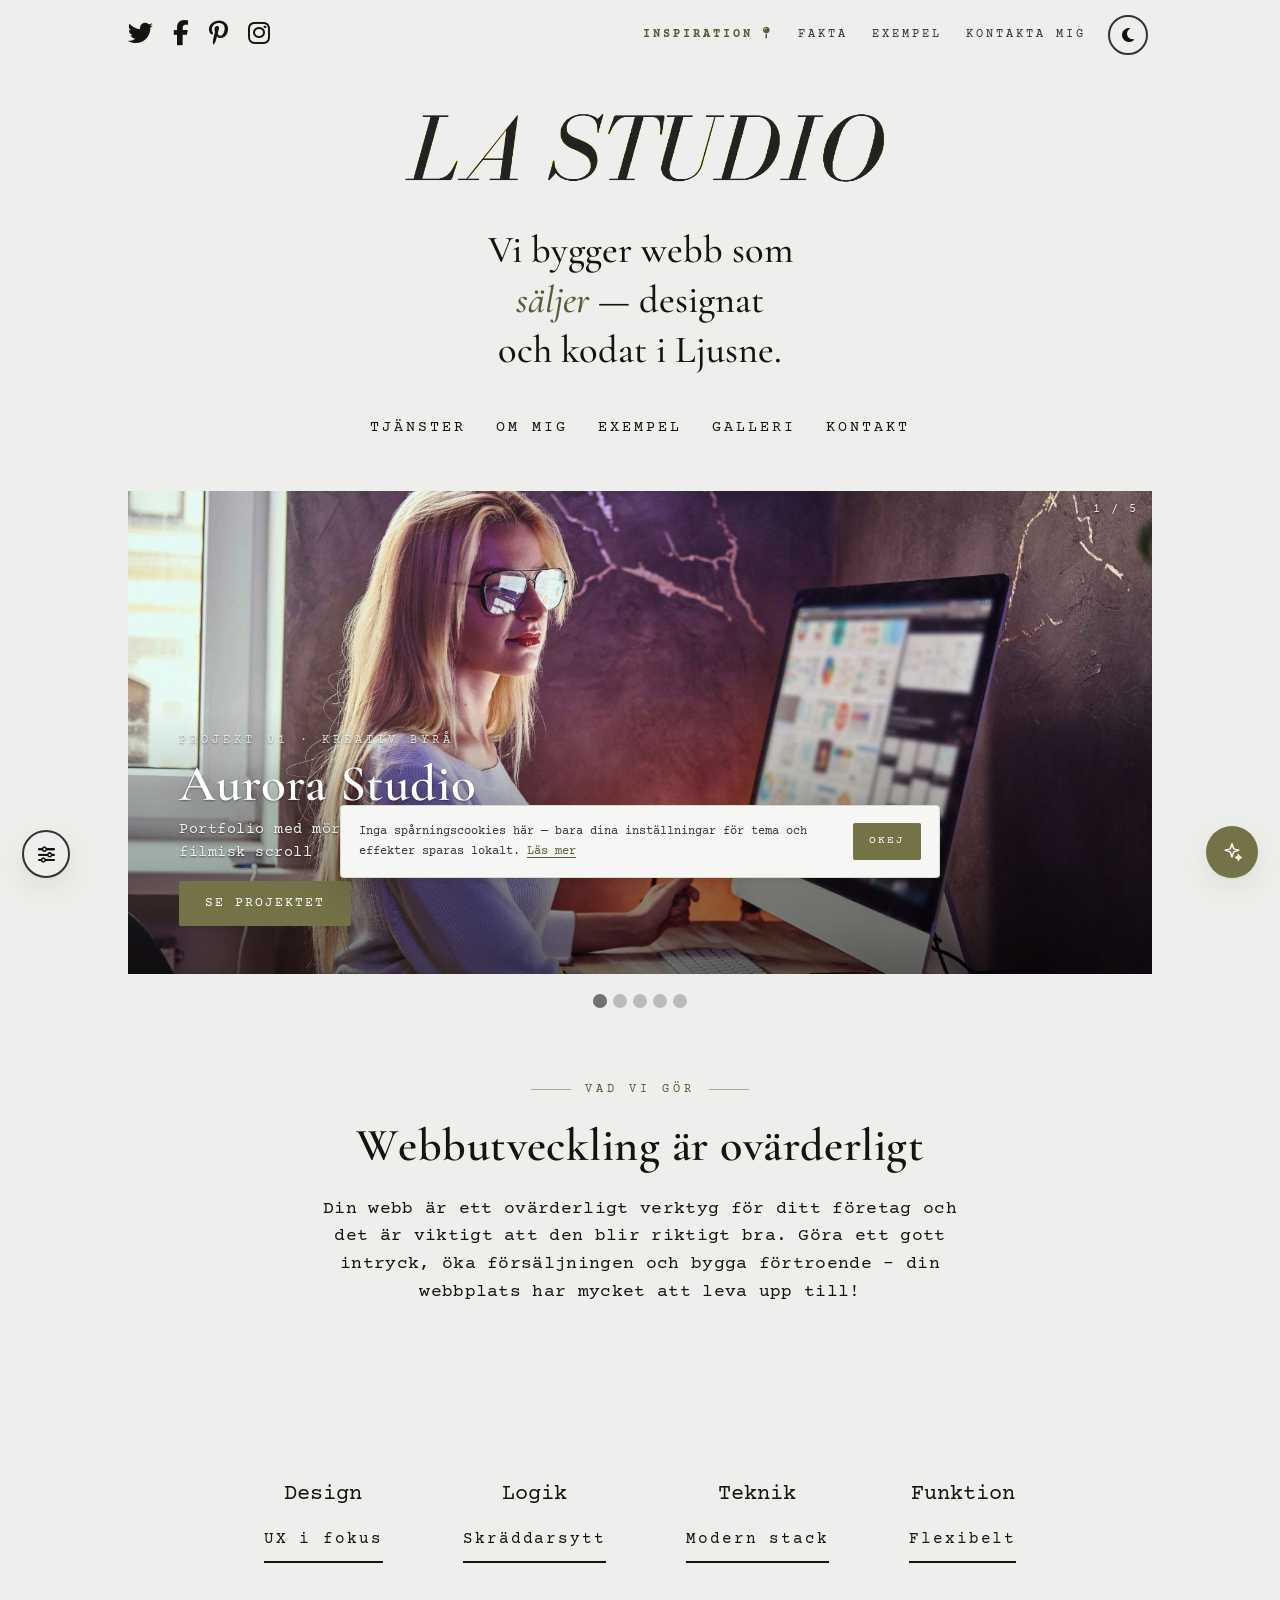
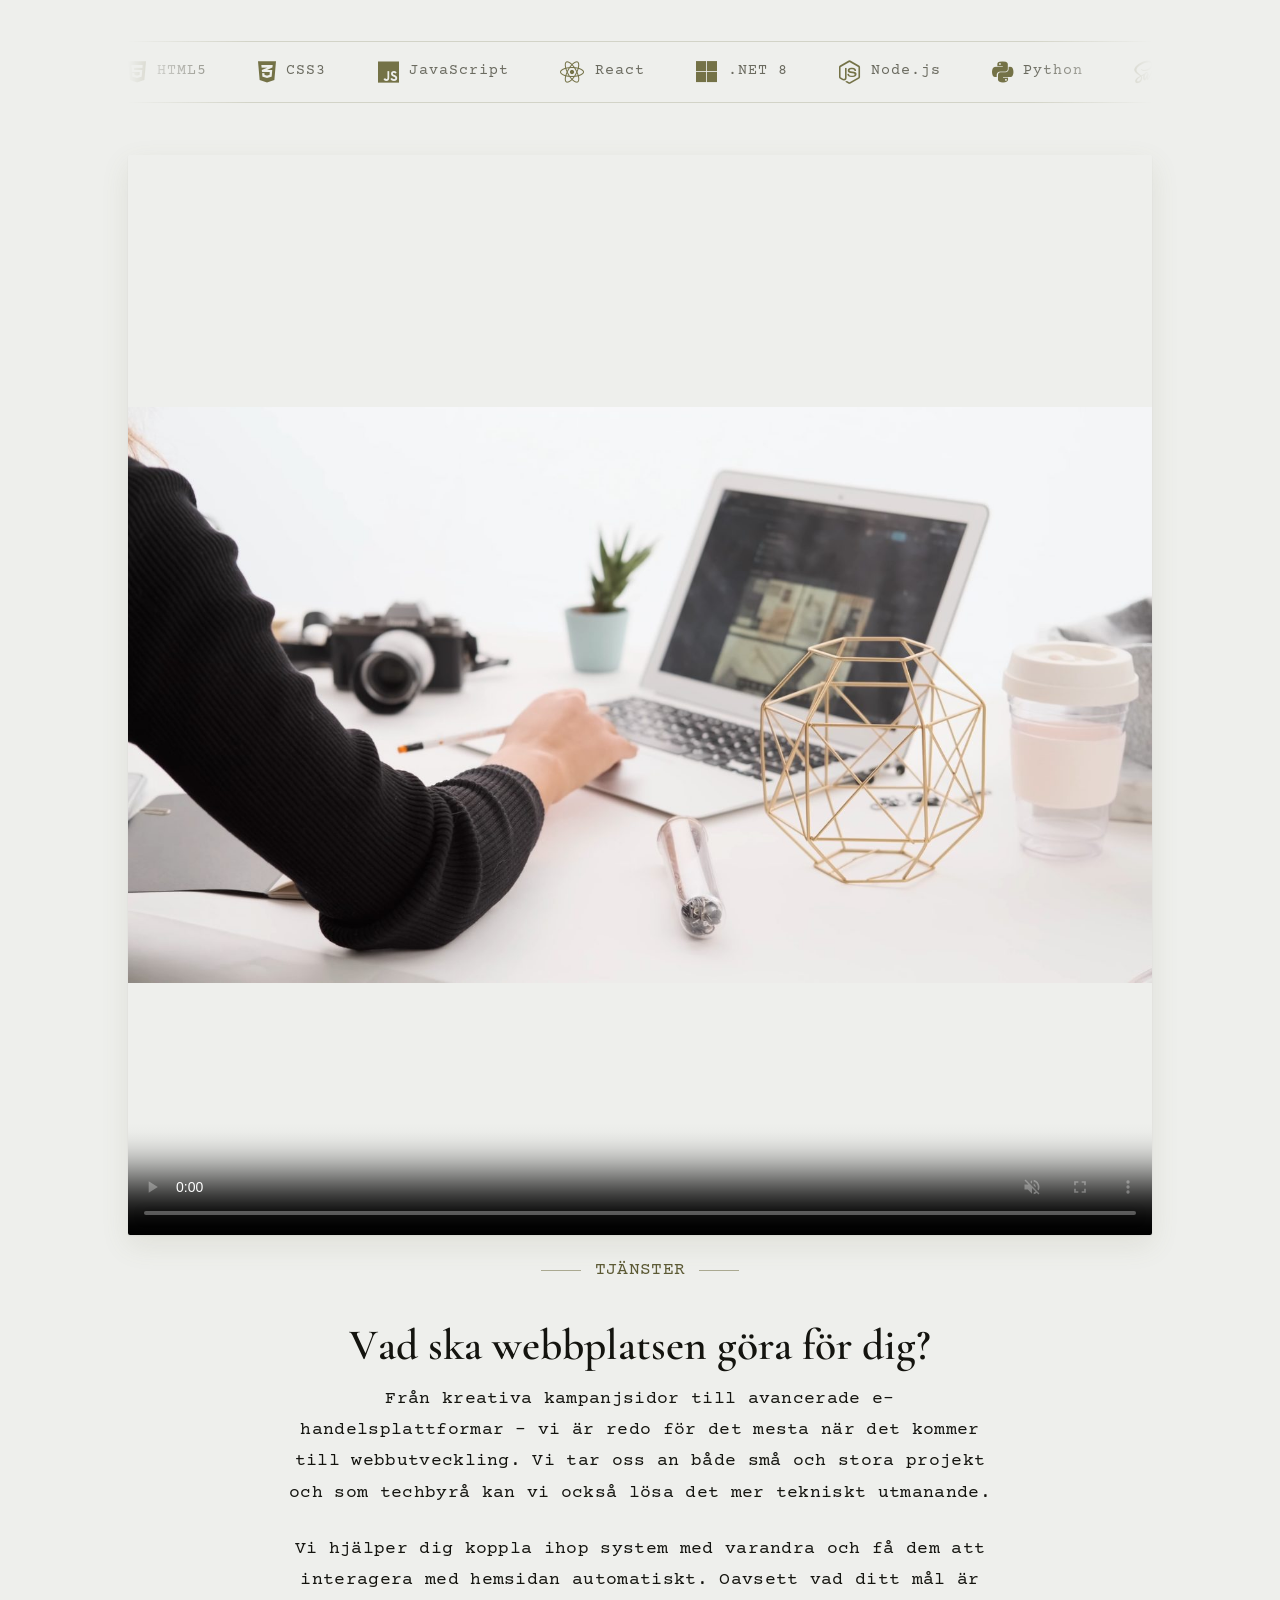
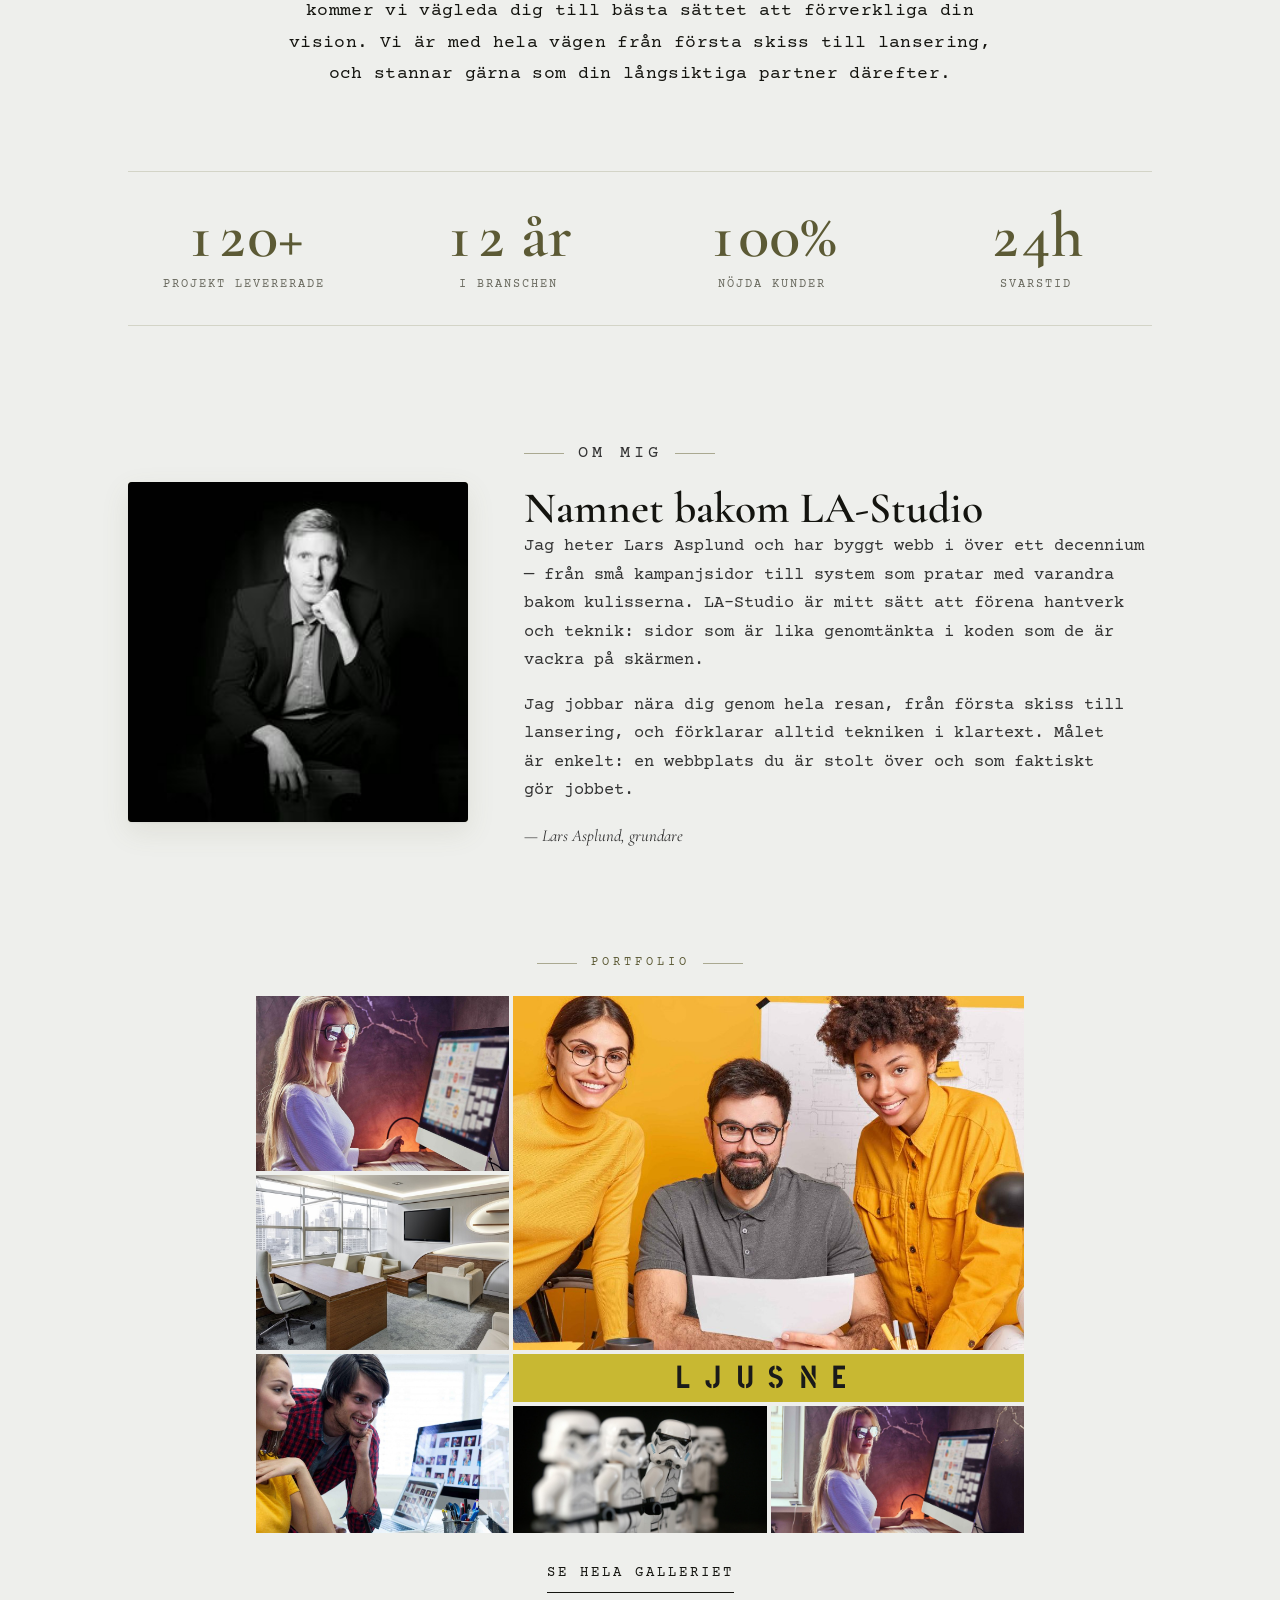
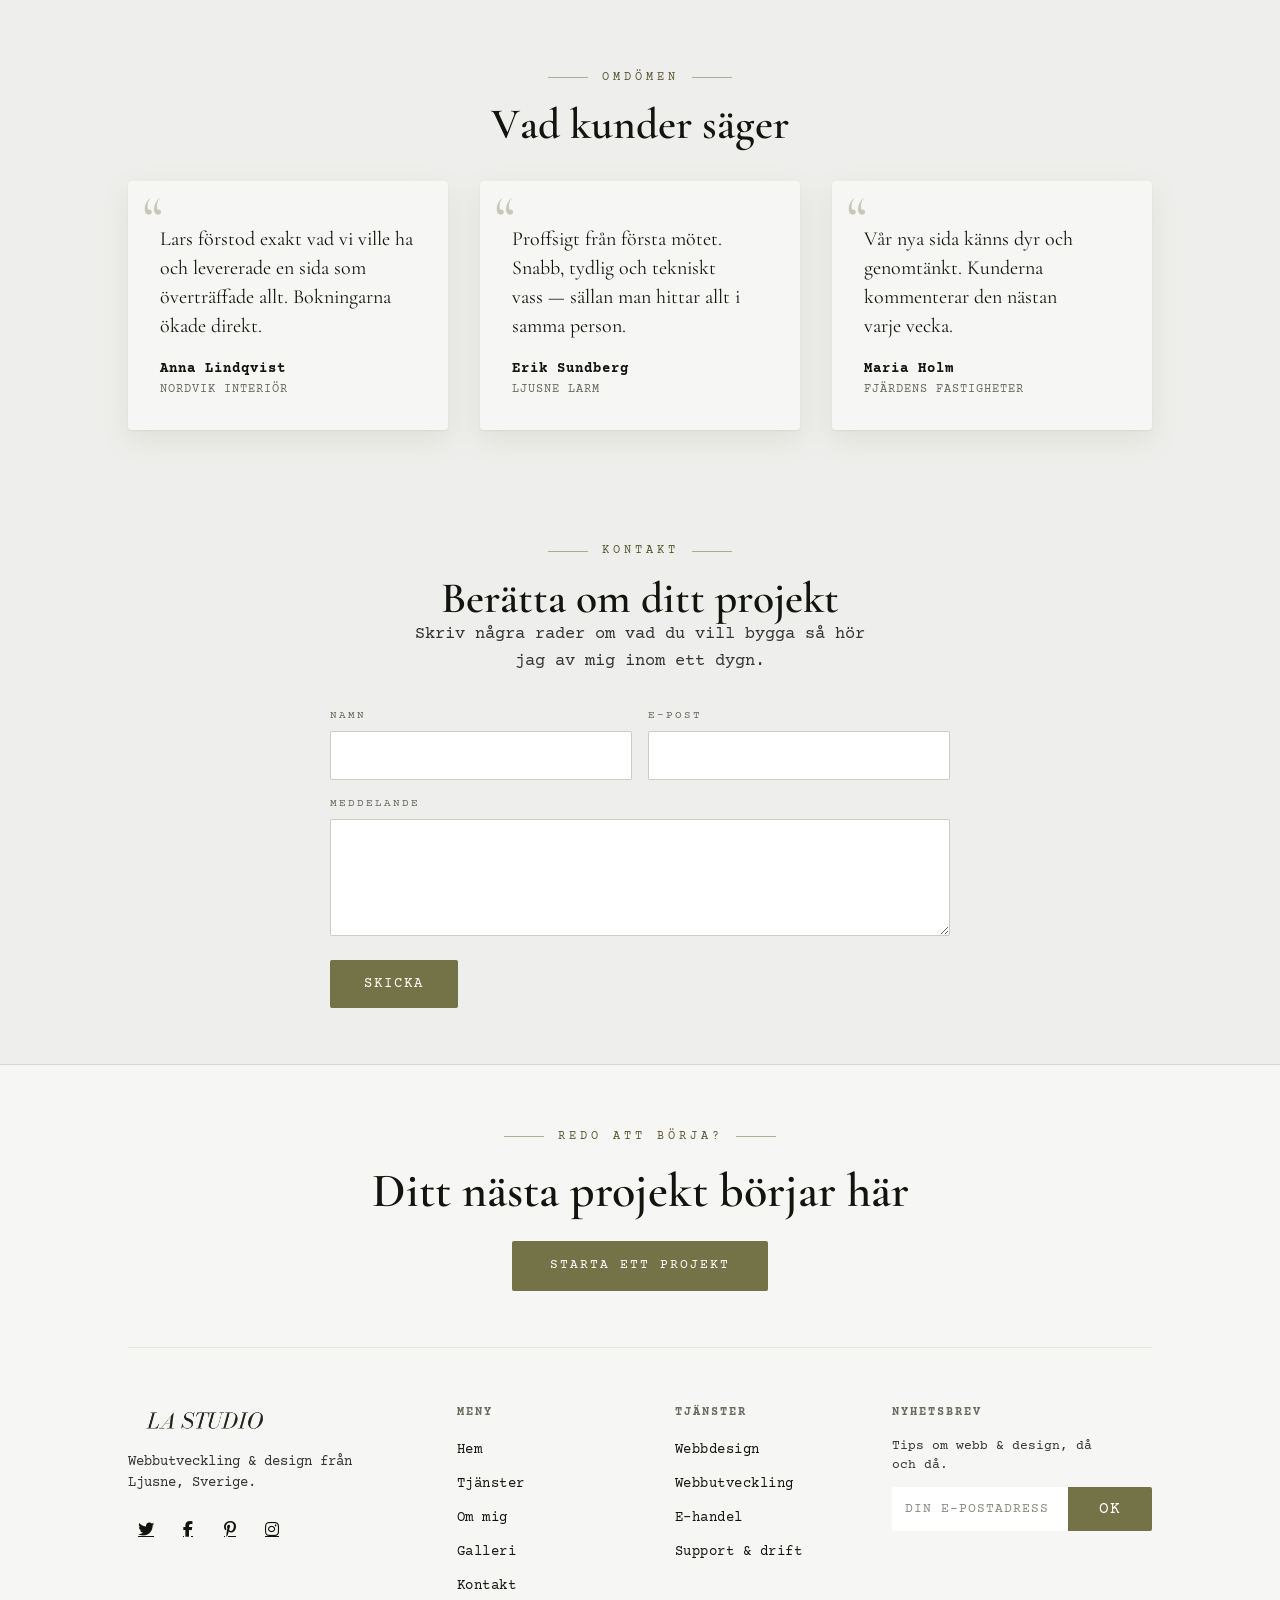
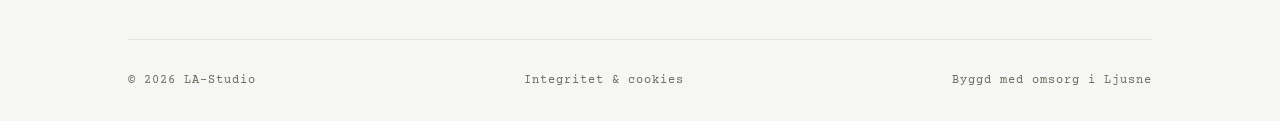
==== commit 88eae1f5: "nytt fable" ====
--- a/index.html
+++ b/index.html
@@ -283,7 +283,18 @@
         </section>
 
         <!-- Showreel — spelas bara när den syns, aldrig i Essential -->
-        <video class="showreel" id="heroFilm" muted loop playsinline preload="metadata" aria-label="Showreel">
+        <video
+          class="showreel"
+          id="heroFilm"
+          poster="img/movies/hero-poster.jpg"
+          width="1920"
+          height="1080"
+          muted
+          loop
+          playsinline
+          preload="metadata"
+          aria-label="Showreel"
+        >
           <source src="img/movies/hero.mp4" type="video/mp4" />
         </video>
 
@@ -500,7 +511,7 @@
 
         <div class="footer__bottom">
           <span>© 2026 LA-Studio</span>
-          <a href="#">Integritet &amp; cookies</a>
+          <a href="#integritet">Integritet &amp; cookies</a>
           <span>Byggd med omsorg i Ljusne</span>
         </div>
       </div>
@@ -575,7 +586,7 @@
 
     <div class="toast" id="toast" role="status" aria-live="polite" hidden></div>
 
-    <script src="https://cdn.jsdelivr.net/npm/lenis@1.1.14/dist/lenis.min.js" defer></script>
+    <!-- Lenis laddas dynamiskt av main.js — bara i effektläget Cinematic -->
     <script src="https://cdn.jsdelivr.net/npm/lucide@0.469.0/dist/umd/lucide.min.js" defer></script>
     <script src="js/apikey.js" defer></script>
     <script src="js/main.js" defer></script>
--- a/css/style.css
+++ b/css/style.css
@@ -506,9 +506,15 @@
   transition: filter var(--speed);
 }
 
+/* Liten logga i navigationen (404-sidan) */
+.nav__logo {
+  height: 34px;
+  width: auto;
+  transition: filter var(--speed);
+}
+
 /* Loggan blir pipigul i mörkt läge */
-:root[data-theme="dark"] .hero__logo,
-:root[data-theme="dark"] .footer__logo {
+:root[data-theme="dark"] :is(.hero__logo, .nav__logo, .footer__logo) {
   filter: brightness(0) invert(1) sepia(1) saturate(10000%);
 }
 
@@ -1744,6 +1750,176 @@
   transition: opacity 0.35s ease;
 }
 
+/* Cross-document View Transitions (Chrome 126+, Safari 18.2+): webbläsaren
+   cross-fadar själv mellan index och galleri över http(s). Kräver same-origin,
+   så över file:// tar JS-fallbacken i main.js över. */
+@media (prefers-reduced-motion: no-preference) {
+  @view-transition {
+    navigation: auto;
+  }
+}
+
+::view-transition-old(root),
+::view-transition-new(root) {
+  animation-duration: 0.35s;
+}
+
+html[data-perf="essential"]::view-transition-old(root),
+html[data-perf="essential"]::view-transition-new(root) {
+  animation: none;
+}
+
+/* ===== 24b. COOKIE-NOTIS + INTEGRITETSDIALOG (injiceras av main.js) ===== */
+.cookie {
+  position: fixed;
+  left: 50%;
+  bottom: 22px;
+  z-index: var(--z-toast);
+  display: flex;
+  align-items: center;
+  gap: 16px;
+  width: min(600px, calc(100vw - 2rem));
+  padding: 16px 18px;
+  background: var(--surface);
+  border: 1px solid var(--line);
+  border-radius: var(--radius);
+  box-shadow: var(--shadow-popover);
+  translate: -50% 0;
+  animation: cookieIn 0.5s var(--ease) both;
+}
+
+.cookie[hidden] {
+  display: none;
+}
+
+@keyframes cookieIn {
+  from {
+    opacity: 0;
+    translate: -50% 16px;
+  }
+}
+
+.cookie__text {
+  flex: 1;
+  font-size: 0.78rem;
+  line-height: 1.55;
+  color: var(--text-2);
+}
+
+.cookie__text a {
+  color: var(--accent-strong);
+  text-underline-offset: 3px;
+}
+
+.cookie__actions {
+  flex: none;
+  display: flex;
+  gap: 8px;
+}
+
+.cookie .btn {
+  padding: 10px 16px;
+  font-size: 0.7rem;
+}
+
+.btn--ghost {
+  background: none;
+  color: var(--text);
+  border: 1px solid var(--line);
+}
+
+.btn--ghost:hover {
+  background: var(--accent-tint);
+  border-color: var(--accent);
+}
+
+.privacy {
+  width: min(560px, calc(100vw - 2rem));
+  padding: 0;
+  color: var(--text);
+  background: var(--surface);
+  border: 1px solid var(--line);
+  border-radius: var(--radius);
+  box-shadow: var(--shadow-popover);
+}
+
+.privacy::backdrop {
+  background: rgb(10 10 8 / 0.6);
+}
+
+.privacy[open] {
+  animation: lightboxIn var(--speed) ease;
+}
+
+.privacy__inner {
+  padding: 28px;
+}
+
+.privacy__close {
+  position: absolute;
+  top: 12px;
+  right: 12px;
+}
+
+.privacy h2 {
+  margin: 6px 0 14px;
+  font-size: 1.8rem;
+}
+
+.privacy p,
+.privacy li {
+  margin-bottom: 10px;
+  font-size: 0.85rem;
+  line-height: 1.6;
+  color: var(--text-2);
+}
+
+.privacy ul {
+  margin-bottom: 14px;
+  padding-left: 1.2rem;
+}
+
+.privacy strong {
+  color: var(--text);
+}
+
+/* ===== 24c. 404-SIDA ===== */
+.error {
+  display: grid;
+  place-items: center;
+  min-height: 60vh;
+  padding-block: var(--space-lg);
+  text-align: center;
+}
+
+.error__code {
+  font-family: var(--font-display);
+  font-size: clamp(5rem, 16vw, 11rem);
+  font-weight: 600;
+  line-height: 1;
+  color: var(--accent-strong);
+}
+
+.error h1 {
+  margin: 10px 0 14px;
+  font-size: clamp(1.8rem, 3.4vw, 3rem);
+}
+
+.error p {
+  max-width: 46ch;
+  margin: 0 auto 28px;
+  font-size: 1.05rem;
+  line-height: 1.6;
+  color: var(--text-2);
+}
+
+.error__actions {
+  display: flex;
+  flex-wrap: wrap;
+  justify-content: center;
+  gap: 12px;
+}
+
 /* ===== 25. SCROLLBAR (webkit) ===== */
 ::-webkit-scrollbar {
   width: 11px;
@@ -2007,9 +2183,15 @@
     bottom: 16px;
   }
 
-  /* Toast ovanför de flytande knapparna */
-  .toast {
+  /* Toast och cookie-notis ovanför de flytande knapparna */
+  .toast,
+  .cookie {
     bottom: 84px;
+  }
+
+  .cookie {
+    flex-direction: column;
+    text-align: center;
   }
 
   /* Custom cursor aldrig på touch */
